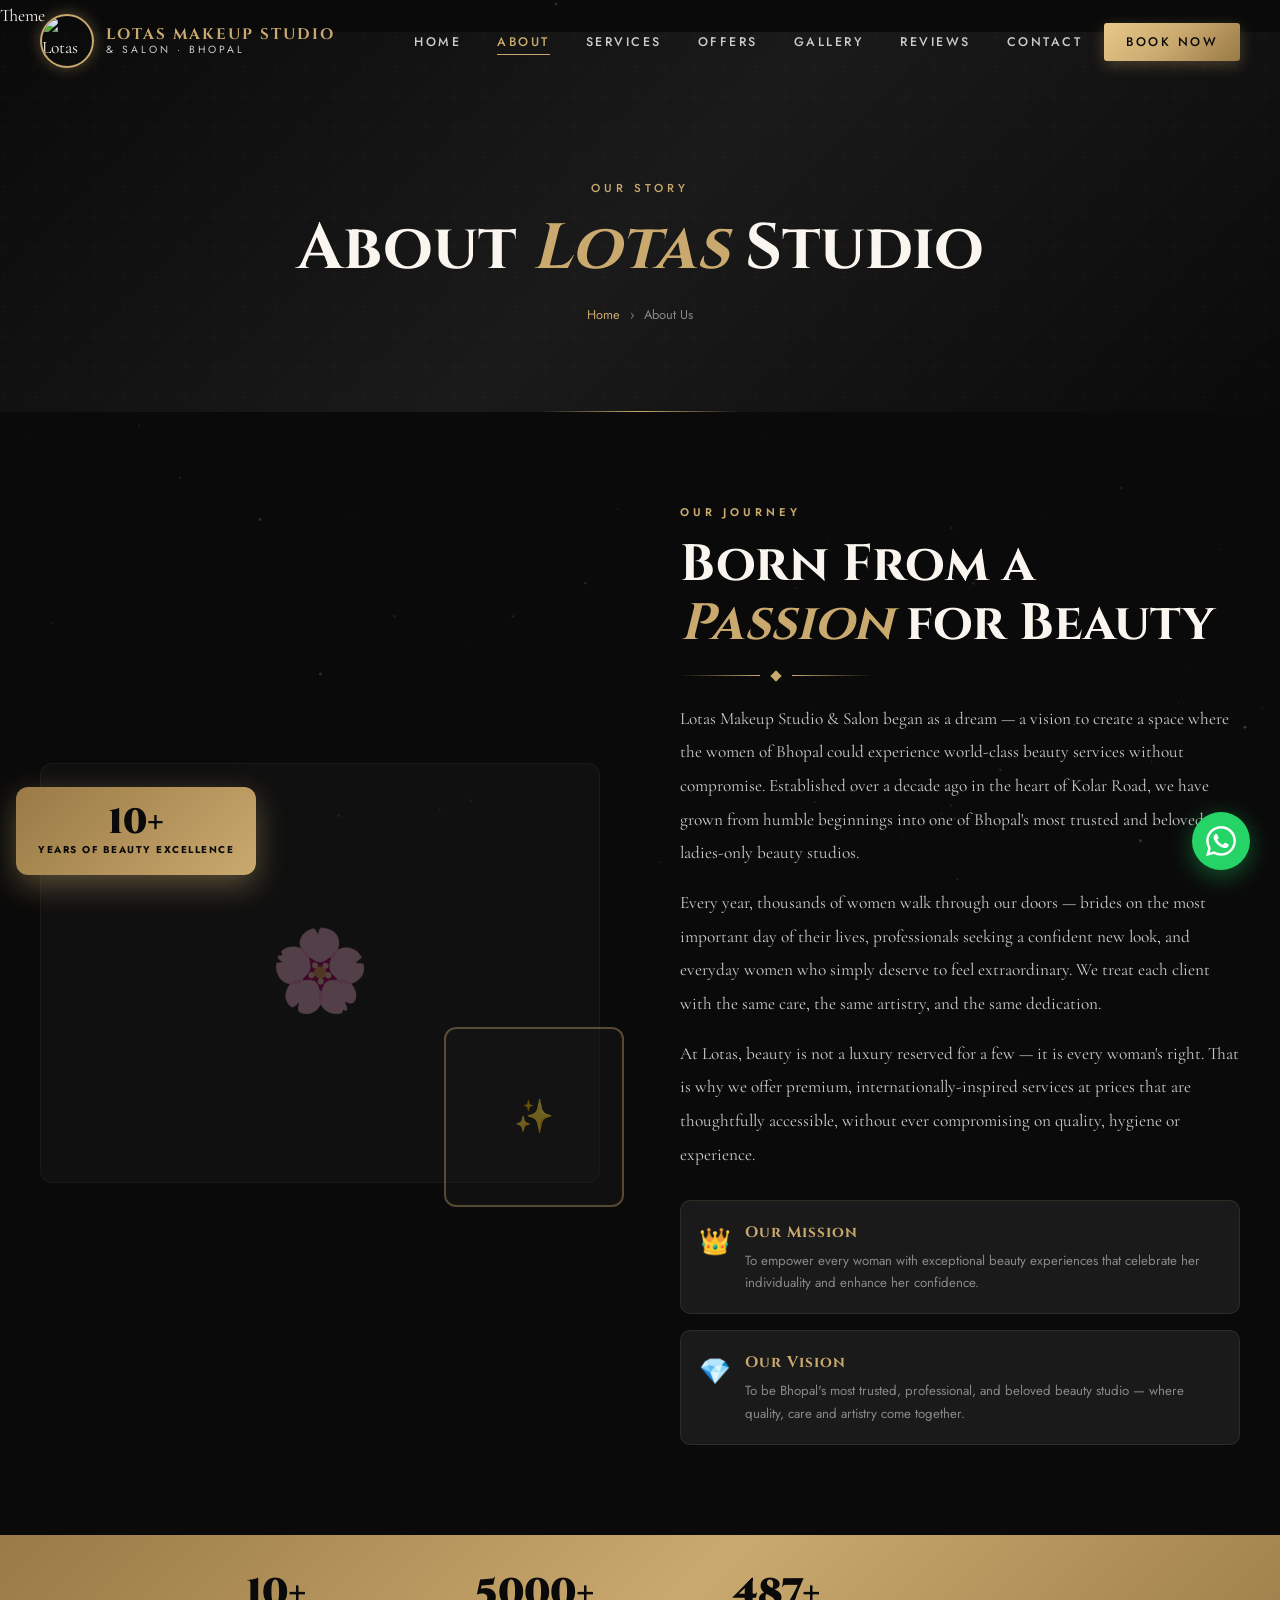
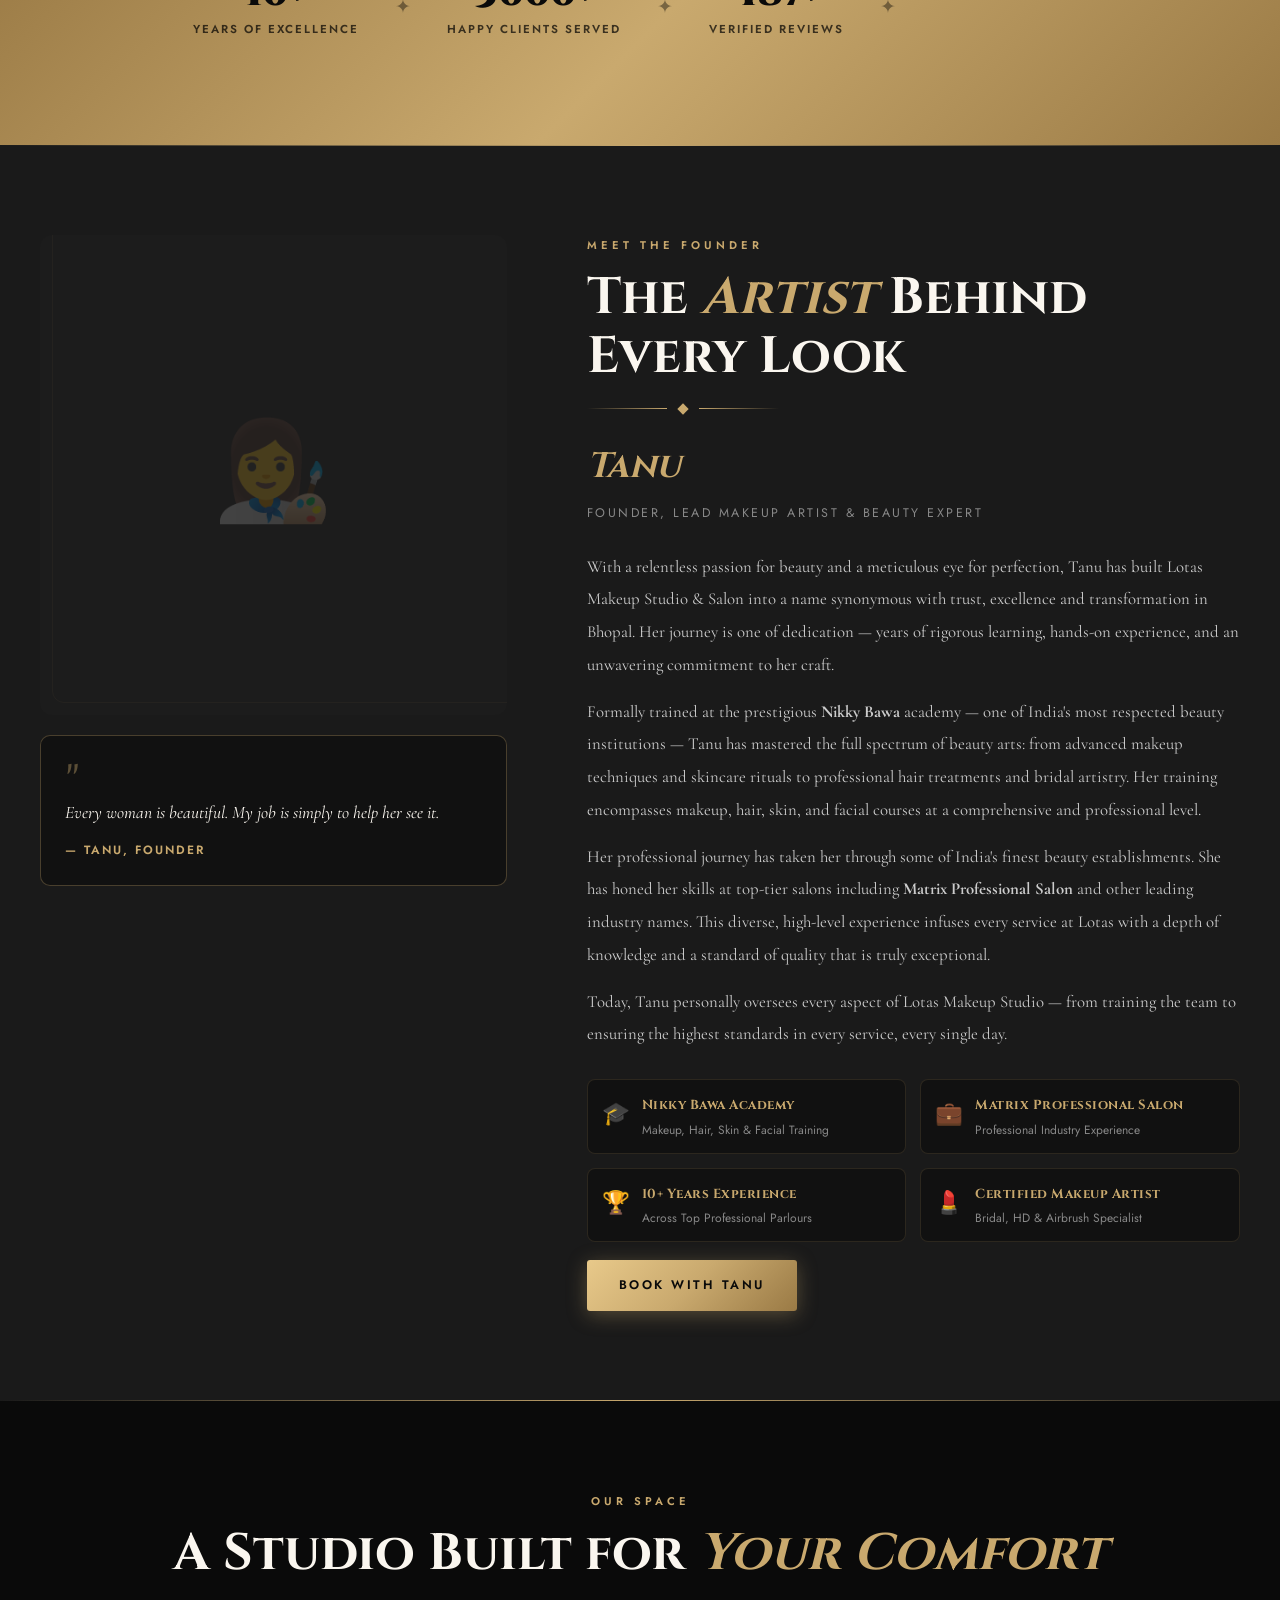
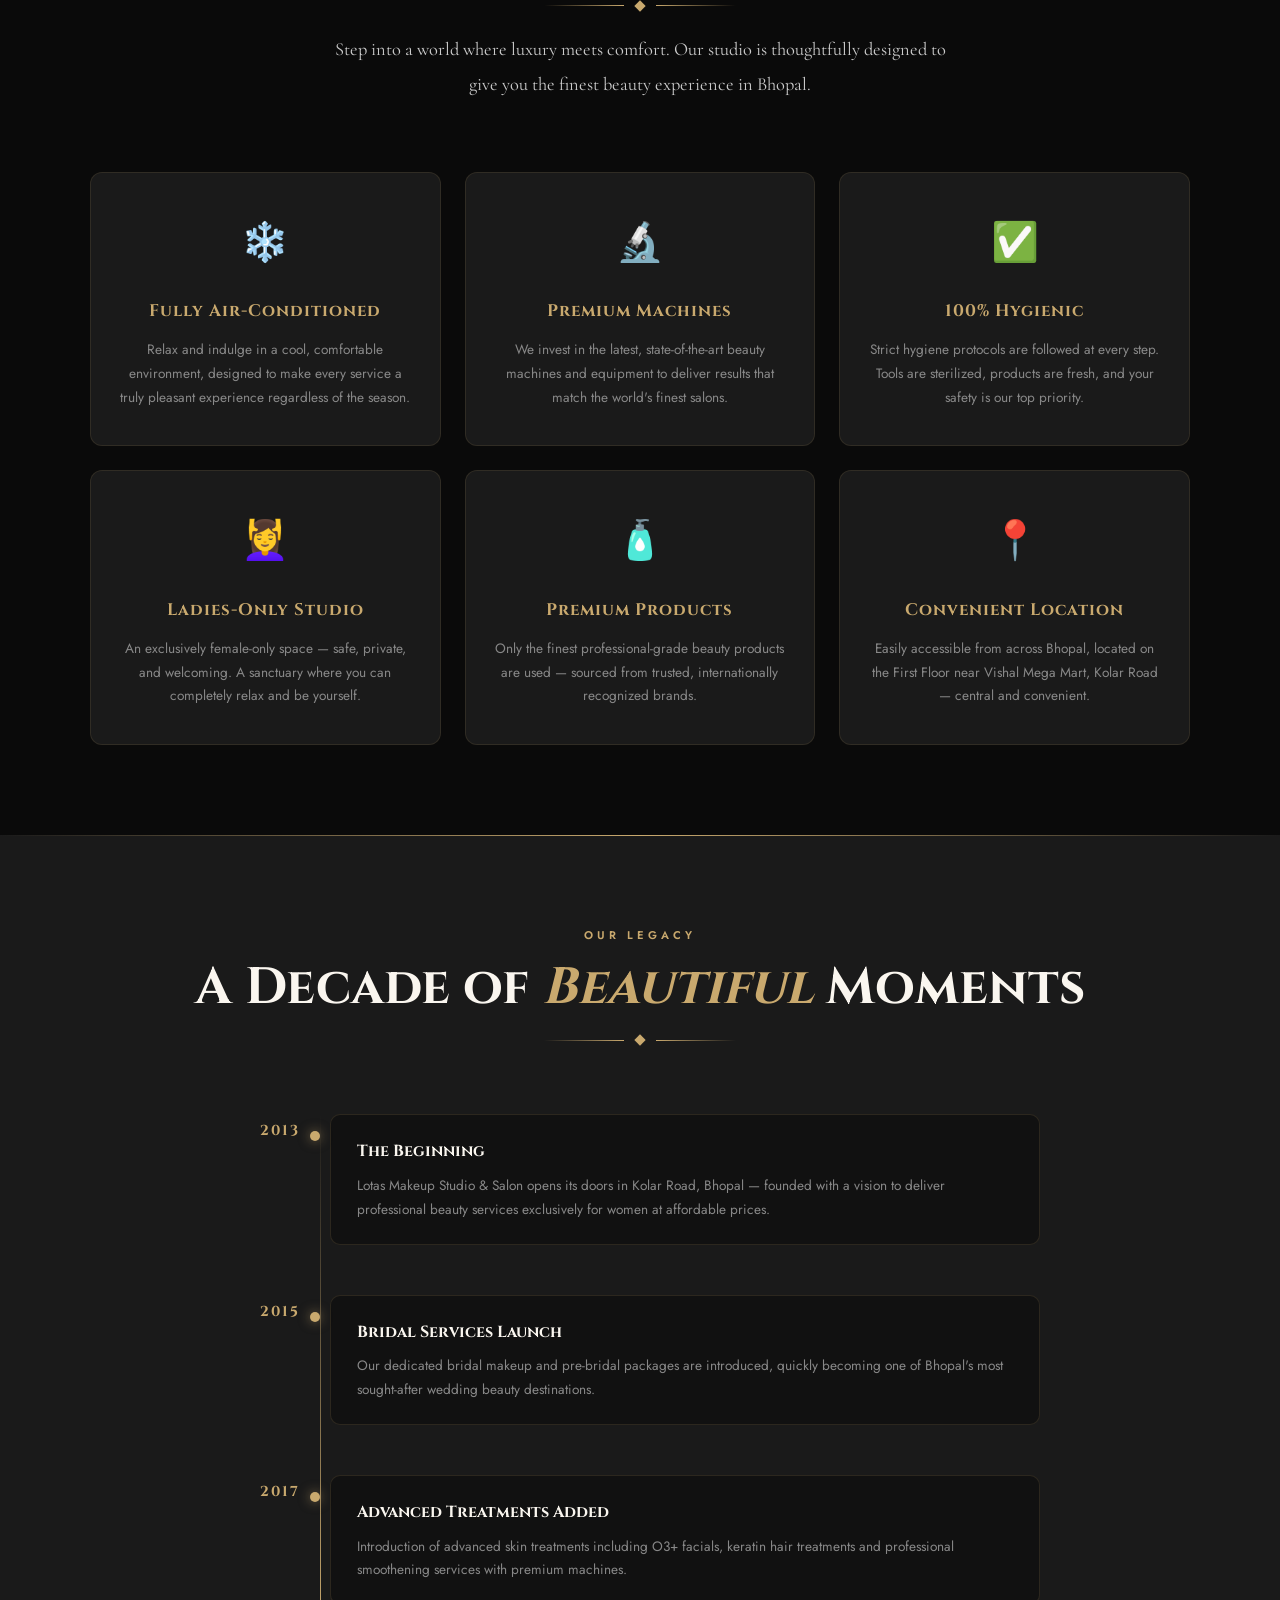
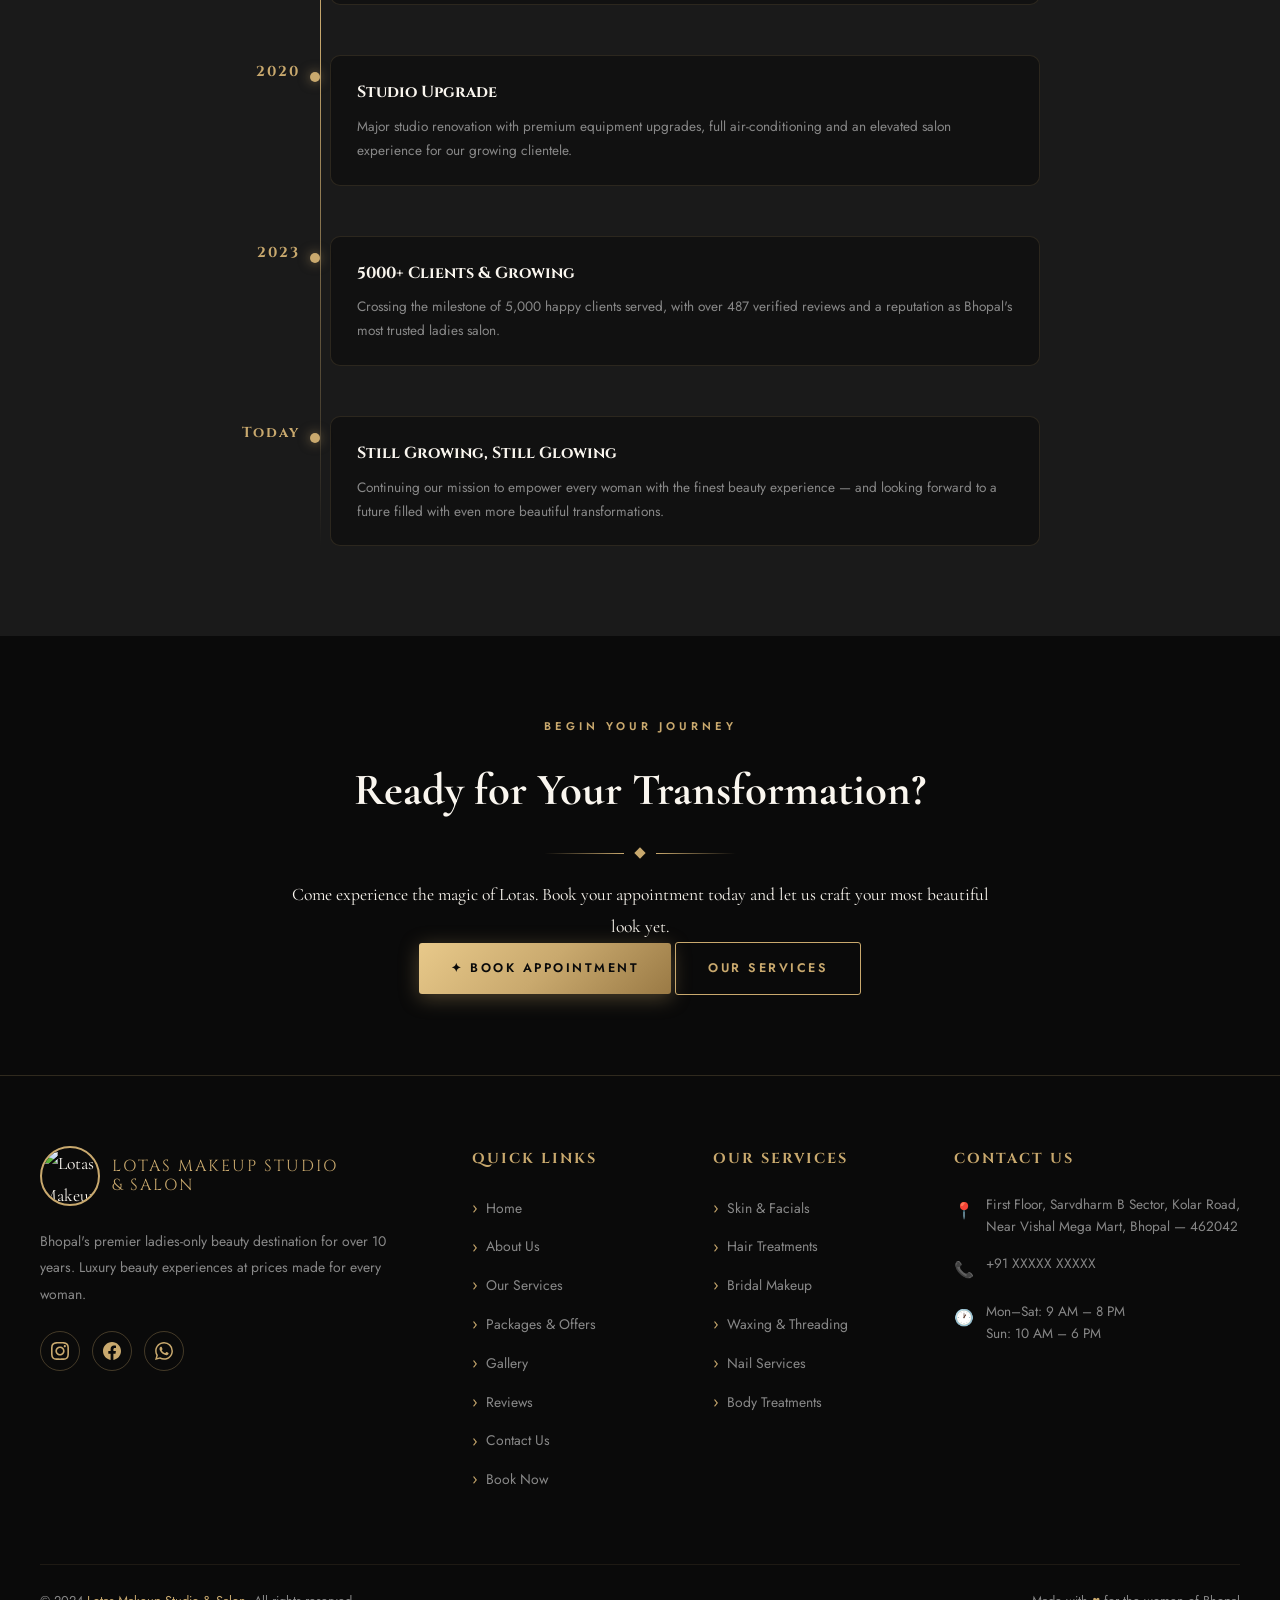
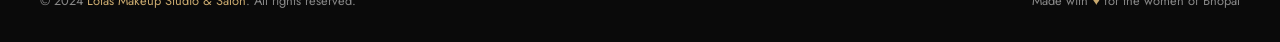
==== pages/about.html @ 0358d325 "Add files via upload" ====
<!DOCTYPE html>
<html lang="en">
<head>
  <meta charset="UTF-8" />
  <meta name="viewport" content="width=device-width, initial-scale=1.0" />
  <meta name="description" content="About Lotas Makeup Studio & Salon — Learn about our founder Tanu, our decade-long journey, and our commitment to luxury beauty for every woman in Bhopal." />
  <title>About Us | Lotas Makeup Studio & Salon</title>
  <link rel="icon" type="image/jpg" href="../images/logo.jpg" />
  <link rel="stylesheet" href="../css/style.css" />
  <link rel="stylesheet" href="../css/about.css" />
</head>
<body>

<canvas class="particle-canvas"></canvas>

<!-- NAVBAR -->
<nav class="navbar" id="navbar">
  <a href="../index.html" class="nav-logo">
    <img src="../images/logo.jpg" alt="Lotas Makeup Studio Logo" />
    <div class="nav-logo-text">
      <span class="name">Lotas Makeup Studio</span>
      <span class="tagline">& Salon · Bhopal</span>
    </div>
  </a>
  <ul class="nav-links">
    <li><a href="../index.html">Home</a></li>
    <li><a href="about.html" class="active">About</a></li>
    <li><a href="services.html">Services</a></li>
    <li><a href="offers.html">Offers</a></li>
    <li><a href="gallery.html">Gallery</a></li>
    <li><a href="reviews.html">Reviews</a></li>
    <li><a href="contact.html">Contact</a></li>
    <li><a href="booking.html" class="nav-cta">Book Now</a></li>
  </ul>
  <div class="hamburger" id="hamburger"><span></span><span></span><span></span></div>
</nav>

<div class="mobile-nav" id="mobileNav">
  <a href="../index.html">Home</a>
  <a href="about.html">About</a>
  <a href="services.html">Services</a>
  <a href="offers.html">Offers</a>
  <a href="gallery.html">Gallery</a>
  <a href="reviews.html">Reviews</a>
  <a href="contact.html">Contact</a>
  <a href="booking.html" class="mobile-cta">Book Now</a>
</div>

<!-- PAGE HERO -->
<section class="page-hero">
  <span class="page-hero-tag">Our Story</span>
  <h1 class="page-hero-title">About <span>Lotas</span> Studio</h1>
  <div class="breadcrumb">
    <a href="../index.html">Home</a>
    <span class="sep">›</span>
    <span>About Us</span>
  </div>
</section>

<!-- STORY SECTION -->
<section class="about-story section">
  <div class="about-story-inner">
    <div class="story-visual reveal-left">
      <div class="story-img-main">
        <div class="story-placeholder">🌸</div>
      </div>
      <div class="story-img-secondary">
        <div class="story-placeholder" style="font-size:2rem;">✨</div>
      </div>
      <div class="story-years-badge">
        <span class="sy-num">10+</span>
        <span class="sy-label">Years of Beauty Excellence</span>
      </div>
    </div>

    <div class="story-content reveal-right">
      <span class="section-tag">Our Journey</span>
      <h2 class="section-title">Born From a <span>Passion</span> for Beauty</h2>
      <div class="section-divider"><div class="diamond"></div></div>

      <p class="story-desc">
        Lotas Makeup Studio & Salon began as a dream — a vision to create a space where the women of Bhopal could experience world-class beauty services without compromise. Established over a decade ago in the heart of Kolar Road, we have grown from humble beginnings into one of Bhopal's most trusted and beloved ladies-only beauty studios.
      </p>
      <p class="story-desc">
        Every year, thousands of women walk through our doors — brides on the most important day of their lives, professionals seeking a confident new look, and everyday women who simply deserve to feel extraordinary. We treat each client with the same care, the same artistry, and the same dedication.
      </p>
      <p class="story-desc">
        At Lotas, beauty is not a luxury reserved for a few — it is every woman's right. That is why we offer premium, internationally-inspired services at prices that are thoughtfully accessible, without ever compromising on quality, hygiene or experience.
      </p>

      <div class="story-values">
        <div class="value-item">
          <span class="val-icon">👑</span>
          <div>
            <h4>Our Mission</h4>
            <p>To empower every woman with exceptional beauty experiences that celebrate her individuality and enhance her confidence.</p>
          </div>
        </div>
        <div class="value-item">
          <span class="val-icon">💎</span>
          <div>
            <h4>Our Vision</h4>
            <p>To be Bhopal's most trusted, professional, and beloved beauty studio — where quality, care and artistry come together.</p>
          </div>
        </div>
      </div>
    </div>
  </div>
</section>

<!-- STATS BAND -->
<section class="stats-band">
  <div class="stats-band-inner stagger">
    <div class="stat-item">
      <div class="stat-num">10+</div>
      <div class="stat-label">Years of Excellence</div>
    </div>
    <div class="stat-divider">✦</div>
    <div class="stat-item">
      <div class="stat-num">5000+</div>
      <div class="stat-label">Happy Clients Served</div>
    </div>
    <div class="stat-divider">✦</div>
    <div class="stat-item">
      <div class="stat-num">487+</div>
      <div class="stat-label">Verified Reviews</div>
    </div>
    <div class="stat-divider">✦</div>
    <div class="stat-item">
      <div class="stat-num">50+</div>
      <div class="stat-label">Services Offered</div>
    </div>
    <div class="stat-divider">✦</div>
    <div class="stat-item">
      <div class="stat-num">4.9★</div>
      <div class="stat-label">Average Rating</div>
    </div>
  </div>
</section>

<!-- OWNER SECTION -->
<section class="owner-detail section">
  <div class="owner-detail-inner">
    <div class="od-visual reveal-left">
      <div class="od-img-frame">
        <div class="od-placeholder">👩‍🎨</div>
        <div class="od-frame-deco"></div>
      </div>
      <div class="od-quote-card">
        <span class="quote-icon">"</span>
        <p>Every woman is beautiful. My job is simply to help her see it.</p>
        <span class="quote-author">— Tanu, Founder</span>
      </div>
    </div>

    <div class="od-content reveal-right">
      <span class="section-tag">Meet the Founder</span>
      <h2 class="section-title">The <span>Artist</span> Behind Every Look</h2>
      <div class="section-divider"><div class="diamond"></div></div>

      <div class="od-name">Tanu</div>
      <div class="od-role">Founder, Lead Makeup Artist & Beauty Expert</div>

      <p class="od-desc">
        With a relentless passion for beauty and a meticulous eye for perfection, Tanu has built Lotas Makeup Studio & Salon into a name synonymous with trust, excellence and transformation in Bhopal. Her journey is one of dedication — years of rigorous learning, hands-on experience, and an unwavering commitment to her craft.
      </p>
      <p class="od-desc">
        Formally trained at the prestigious <strong>Nikky Bawa</strong> academy — one of India's most respected beauty institutions — Tanu has mastered the full spectrum of beauty arts: from advanced makeup techniques and skincare rituals to professional hair treatments and bridal artistry. Her training encompasses makeup, hair, skin, and facial courses at a comprehensive and professional level.
      </p>
      <p class="od-desc">
        Her professional journey has taken her through some of India's finest beauty establishments. She has honed her skills at top-tier salons including <strong>Matrix Professional Salon</strong> and other leading industry names. This diverse, high-level experience infuses every service at Lotas with a depth of knowledge and a standard of quality that is truly exceptional.
      </p>
      <p class="od-desc">
        Today, Tanu personally oversees every aspect of Lotas Makeup Studio — from training the team to ensuring the highest standards in every service, every single day.
      </p>

      <div class="od-credentials-grid">
        <div class="od-cred">
          <span class="cred-icon">🎓</span>
          <div>
            <h5>Nikky Bawa Academy</h5>
            <p>Makeup, Hair, Skin & Facial Training</p>
          </div>
        </div>
        <div class="od-cred">
          <span class="cred-icon">💼</span>
          <div>
            <h5>Matrix Professional Salon</h5>
            <p>Professional Industry Experience</p>
          </div>
        </div>
        <div class="od-cred">
          <span class="cred-icon">🏆</span>
          <div>
            <h5>10+ Years Experience</h5>
            <p>Across Top Professional Parlours</p>
          </div>
        </div>
        <div class="od-cred">
          <span class="cred-icon">💄</span>
          <div>
            <h5>Certified Makeup Artist</h5>
            <p>Bridal, HD & Airbrush Specialist</p>
          </div>
        </div>
      </div>

      <a href="booking.html" class="btn btn-gold" style="margin-top:18px;">Book with Tanu</a>
    </div>
  </div>
</section>

<!-- FACILITY SECTION -->
<section class="facility-section section">
  <div class="section-header reveal">
    <span class="section-tag">Our Space</span>
    <h2 class="section-title">A Studio Built for <span>Your Comfort</span></h2>
    <div class="section-divider"><div class="diamond"></div></div>
    <p class="section-subtitle">Step into a world where luxury meets comfort. Our studio is thoughtfully designed to give you the finest beauty experience in Bhopal.</p>
  </div>

  <div class="facility-grid stagger" style="max-width:1100px; margin:0 auto;">
    <div class="facility-card">
      <div class="fac-icon">❄️</div>
      <h3>Fully Air-Conditioned</h3>
      <p>Relax and indulge in a cool, comfortable environment, designed to make every service a truly pleasant experience regardless of the season.</p>
    </div>
    <div class="facility-card">
      <div class="fac-icon">🔬</div>
      <h3>Premium Machines</h3>
      <p>We invest in the latest, state-of-the-art beauty machines and equipment to deliver results that match the world's finest salons.</p>
    </div>
    <div class="facility-card">
      <div class="fac-icon">✅</div>
      <h3>100% Hygienic</h3>
      <p>Strict hygiene protocols are followed at every step. Tools are sterilized, products are fresh, and your safety is our top priority.</p>
    </div>
    <div class="facility-card">
      <div class="fac-icon">💆‍♀️</div>
      <h3>Ladies-Only Studio</h3>
      <p>An exclusively female-only space — safe, private, and welcoming. A sanctuary where you can completely relax and be yourself.</p>
    </div>
    <div class="facility-card">
      <div class="fac-icon">🧴</div>
      <h3>Premium Products</h3>
      <p>Only the finest professional-grade beauty products are used — sourced from trusted, internationally recognized brands.</p>
    </div>
    <div class="facility-card">
      <div class="fac-icon">📍</div>
      <h3>Convenient Location</h3>
      <p>Easily accessible from across Bhopal, located on the First Floor near Vishal Mega Mart, Kolar Road — central and convenient.</p>
    </div>
  </div>
</section>

<!-- TIMELINE -->
<section class="timeline-section section">
  <div class="section-header reveal">
    <span class="section-tag">Our Legacy</span>
    <h2 class="section-title">A Decade of <span>Beautiful</span> Moments</h2>
    <div class="section-divider"><div class="diamond"></div></div>
  </div>

  <div class="timeline" style="max-width:800px; margin:0 auto;">
    <div class="timeline-item reveal">
      <div class="tl-year">2013</div>
      <div class="tl-content">
        <h4>The Beginning</h4>
        <p>Lotas Makeup Studio & Salon opens its doors in Kolar Road, Bhopal — founded with a vision to deliver professional beauty services exclusively for women at affordable prices.</p>
      </div>
    </div>
    <div class="timeline-item reveal">
      <div class="tl-year">2015</div>
      <div class="tl-content">
        <h4>Bridal Services Launch</h4>
        <p>Our dedicated bridal makeup and pre-bridal packages are introduced, quickly becoming one of Bhopal's most sought-after wedding beauty destinations.</p>
      </div>
    </div>
    <div class="timeline-item reveal">
      <div class="tl-year">2017</div>
      <div class="tl-content">
        <h4>Advanced Treatments Added</h4>
        <p>Introduction of advanced skin treatments including O3+ facials, keratin hair treatments and professional smoothening services with premium machines.</p>
      </div>
    </div>
    <div class="timeline-item reveal">
      <div class="tl-year">2020</div>
      <div class="tl-content">
        <h4>Studio Upgrade</h4>
        <p>Major studio renovation with premium equipment upgrades, full air-conditioning and an elevated salon experience for our growing clientele.</p>
      </div>
    </div>
    <div class="timeline-item reveal">
      <div class="tl-year">2023</div>
      <div class="tl-content">
        <h4>5000+ Clients & Growing</h4>
        <p>Crossing the milestone of 5,000 happy clients served, with over 487 verified reviews and a reputation as Bhopal's most trusted ladies salon.</p>
      </div>
    </div>
    <div class="timeline-item reveal">
      <div class="tl-year">Today</div>
      <div class="tl-content">
        <h4>Still Growing, Still Glowing</h4>
        <p>Continuing our mission to empower every woman with the finest beauty experience — and looking forward to a future filled with even more beautiful transformations.</p>
      </div>
    </div>
  </div>
</section>

<!-- CTA -->
<section class="cta-banner section" style="padding:80px 40px;">
  <div class="cta-banner-inner reveal" style="max-width:700px; margin:0 auto; text-align:center;">
    <span class="section-tag">Begin Your Journey</span>
    <h2 class="cta-banner-title" style="font-size:clamp(1.8rem,3.5vw,2.8rem);">Ready for Your <span>Transformation?</span></h2>
    <div class="section-divider"><div class="diamond"></div></div>
    <p class="cta-banner-subtitle">Come experience the magic of Lotas. Book your appointment today and let us craft your most beautiful look yet.</p>
    <div class="cta-actions" style="justify-content:center;">
      <a href="booking.html" class="btn btn-gold">✦ Book Appointment</a>
      <a href="services.html" class="btn btn-outline">Our Services</a>
    </div>
  </div>
</section>

<!-- FOOTER -->
<footer class="footer">
  <div class="footer-grid">
    <div class="footer-brand">
      <div class="footer-logo">
        <img src="../images/logo.jpg" alt="Lotas Makeup Studio" />
        <div class="footer-logo-text">Lotas Makeup Studio<br/>&amp; Salon</div>
      </div>
      <p>Bhopal's premier ladies-only beauty destination for over 10 years. Luxury beauty experiences at prices made for every woman.</p>
      <div class="footer-social">
        <a href="#" aria-label="Instagram"><svg xmlns="http://www.w3.org/2000/svg" width="18" height="18" fill="currentColor" viewBox="0 0 24 24"><path d="M12 2.163c3.204 0 3.584.012 4.85.07 3.252.148 4.771 1.691 4.919 4.919.058 1.265.069 1.645.069 4.849 0 3.205-.012 3.584-.069 4.849-.149 3.225-1.664 4.771-4.919 4.919-1.266.058-1.644.07-4.85.07-3.204 0-3.584-.012-4.849-.07-3.26-.149-4.771-1.699-4.919-4.92-.058-1.265-.07-1.644-.07-4.849 0-3.204.013-3.583.07-4.849.149-3.227 1.664-4.771 4.919-4.919 1.266-.057 1.645-.069 4.849-.069zm0-2.163c-3.259 0-3.667.014-4.947.072-4.358.2-6.78 2.618-6.98 6.98-.059 1.281-.073 1.689-.073 4.948 0 3.259.014 3.668.072 4.948.2 4.358 2.618 6.78 6.98 6.98 1.281.058 1.689.072 4.948.072 3.259 0 3.668-.014 4.948-.072 4.354-.2 6.782-2.618 6.979-6.98.059-1.28.073-1.689.073-4.948 0-3.259-.014-3.667-.072-4.947-.196-4.354-2.617-6.78-6.979-6.98-1.281-.059-1.69-.073-4.949-.073zm0 5.838c-3.403 0-6.162 2.759-6.162 6.162s2.759 6.163 6.162 6.163 6.162-2.759 6.162-6.163c0-3.403-2.759-6.162-6.162-6.162zm0 10.162c-2.209 0-4-1.79-4-4 0-2.209 1.791-4 4-4s4 1.791 4 4c0 2.21-1.791 4-4 4zm6.406-11.845c-.796 0-1.441.645-1.441 1.44s.645 1.44 1.441 1.44c.795 0 1.439-.645 1.439-1.44s-.644-1.44-1.439-1.44z"/></svg></a>
        <a href="#" aria-label="Facebook"><svg xmlns="http://www.w3.org/2000/svg" width="18" height="18" fill="currentColor" viewBox="0 0 24 24"><path d="M24 12.073c0-6.627-5.373-12-12-12s-12 5.373-12 12c0 5.99 4.388 10.954 10.125 11.854v-8.385H7.078v-3.47h3.047V9.43c0-3.007 1.792-4.669 4.533-4.669 1.312 0 2.686.235 2.686.235v2.953H15.83c-1.491 0-1.956.925-1.956 1.874v2.25h3.328l-.532 3.47h-2.796v8.385C19.612 23.027 24 18.062 24 12.073z"/></svg></a>
        <a href="https://wa.me/91XXXXXXXXXX" aria-label="WhatsApp"><svg xmlns="http://www.w3.org/2000/svg" width="18" height="18" fill="currentColor" viewBox="0 0 24 24"><path d="M17.472 14.382c-.297-.149-1.758-.867-2.03-.967-.273-.099-.471-.148-.67.15-.197.297-.767.966-.94 1.164-.173.199-.347.223-.644.075-.297-.15-1.255-.463-2.39-1.475-.883-.788-1.48-1.761-1.653-2.059-.173-.297-.018-.458.13-.606.134-.133.298-.347.446-.52.149-.174.198-.298.298-.497.099-.198.05-.371-.025-.52-.075-.149-.669-1.612-.916-2.207-.242-.579-.487-.5-.669-.51-.173-.008-.371-.01-.57-.01-.198 0-.52.074-.792.372-.272.297-1.04 1.016-1.04 2.479 0 1.462 1.065 2.875 1.213 3.074.149.198 2.096 3.2 5.077 4.487.709.306 1.262.489 1.694.625.712.227 1.36.195 1.871.118.571-.085 1.758-.719 2.006-1.413.248-.694.248-1.289.173-1.413-.074-.124-.272-.198-.57-.347m-5.421 7.403h-.004a9.87 9.87 0 01-5.031-1.378l-.361-.214-3.741.982.998-3.648-.235-.374a9.86 9.86 0 01-1.51-5.26c.001-5.45 4.436-9.884 9.888-9.884 2.64 0 5.122 1.03 6.988 2.898a9.825 9.825 0 012.893 6.994c-.003 5.45-4.437 9.884-9.885 9.884m8.413-18.297A11.815 11.815 0 0012.05 0C5.495 0 .16 5.335.157 11.892c0 2.096.547 4.142 1.588 5.945L.057 24l6.305-1.654a11.882 11.882 0 005.683 1.448h.005c6.554 0 11.89-5.335 11.893-11.893a11.821 11.821 0 00-3.48-8.413z"/></svg></a>
      </div>
    </div>
    <div class="footer-col">
      <h4>Quick Links</h4>
      <ul>
        <li><a href="../index.html">Home</a></li>
        <li><a href="about.html">About Us</a></li>
        <li><a href="services.html">Our Services</a></li>
        <li><a href="offers.html">Packages & Offers</a></li>
        <li><a href="gallery.html">Gallery</a></li>
        <li><a href="reviews.html">Reviews</a></li>
        <li><a href="contact.html">Contact Us</a></li>
        <li><a href="booking.html">Book Now</a></li>
      </ul>
    </div>
    <div class="footer-col">
      <h4>Our Services</h4>
      <ul>
        <li><a href="services.html#skin">Skin & Facials</a></li>
        <li><a href="services.html#hair">Hair Treatments</a></li>
        <li><a href="services.html#makeup">Bridal Makeup</a></li>
        <li><a href="services.html#waxing">Waxing & Threading</a></li>
        <li><a href="services.html#nails">Nail Services</a></li>
        <li><a href="services.html#body">Body Treatments</a></li>
      </ul>
    </div>
    <div class="footer-col">
      <h4>Contact Us</h4>
      <div class="footer-contact-item">
        <span class="icon">📍</span>
        <p>First Floor, Sarvdharm B Sector, Kolar Road, Near Vishal Mega Mart, Bhopal — 462042</p>
      </div>
      <div class="footer-contact-item">
        <span class="icon">📞</span>
        <p><a href="tel:+91XXXXXXXXXX" style="color:var(--grey)">+91 XXXXX XXXXX</a></p>
      </div>
      <div class="footer-contact-item">
        <span class="icon">🕐</span>
        <p>Mon–Sat: 9 AM – 8 PM<br/>Sun: 10 AM – 6 PM</p>
      </div>
    </div>
  </div>
  <div class="footer-bottom">
    <p>&copy; 2024 <span>Lotas Makeup Studio & Salon</span>. All rights reserved.</p>
    <p>Made with <span>♥</span> for the women of Bhopal</p>
  </div>
</footer>

<a href="https://wa.me/91XXXXXXXXXX" class="whatsapp-float" target="_blank" rel="noopener" aria-label="WhatsApp">
  <svg xmlns="http://www.w3.org/2000/svg" viewBox="0 0 24 24"><path d="M17.472 14.382c-.297-.149-1.758-.867-2.03-.967-.273-.099-.471-.148-.67.15-.197.297-.767.966-.94 1.164-.173.199-.347.223-.644.075-.297-.15-1.255-.463-2.39-1.475-.883-.788-1.48-1.761-1.653-2.059-.173-.297-.018-.458.13-.606.134-.133.298-.347.446-.52.149-.174.198-.298.298-.497.099-.198.05-.371-.025-.52-.075-.149-.669-1.612-.916-2.207-.242-.579-.487-.5-.669-.51-.173-.008-.371-.01-.57-.01-.198 0-.52.074-.792.372-.272.297-1.04 1.016-1.04 2.479 0 1.462 1.065 2.875 1.213 3.074.149.198 2.096 3.2 5.077 4.487.709.306 1.262.489 1.694.625.712.227 1.36.195 1.871.118.571-.085 1.758-.719 2.006-1.413.248-.694.248-1.289.173-1.413-.074-.124-.272-.198-.57-.347m-5.421 7.403h-.004a9.87 9.87 0 01-5.031-1.378l-.361-.214-3.741.982.998-3.648-.235-.374a9.86 9.86 0 01-1.51-5.26c.001-5.45 4.436-9.884 9.888-9.884 2.64 0 5.122 1.03 6.988 2.898a9.825 9.825 0 012.893 6.994c-.003 5.45-4.437 9.884-9.885 9.884m8.413-18.297A11.815 11.815 0 0012.05 0C5.495 0 .16 5.335.157 11.892c0 2.096.547 4.142 1.588 5.945L.057 24l6.305-1.654a11.882 11.882 0 005.683 1.448h.005c6.554 0 11.89-5.335 11.893-11.893a11.821 11.821 0 00-3.48-8.413z"/></svg>
</a>

<script src="../js/reviews-data.js"></script>
<script src="../js/offers-data.js"></script>
<script src="../js/main.js"></script>
</body>
</html>
---- css/style.css ----
/* ===== LOTAS MAKEUP STUDIO & SALON — MAIN STYLESHEET ===== */

@import url('https://fonts.googleapis.com/css2?family=Cormorant+Garamond:ital,wght@0,300;0,400;0,600;0,700;1,400;1,600&family=Cinzel:wght@400;600;700;900&family=Jost:wght@300;400;500;600&display=swap');

/* ---- CSS Variables ---- */
:root {
  --gold: #c9a96e;
  --gold-light: #e8c98a;
  --gold-dark: #9a7a45;
  --gold-shimmer: #f5e0b0;
  --black: #0a0a0a;
  --dark: #111111;
  --dark2: #1a1a1a;
  --dark3: #242424;
  --cream: #faf6ef;
  --cream-dark: #f0e9db;
  --white: #ffffff;
  --grey: #888888;
  --grey-light: #cccccc;
  --rose: #c47a85;
  --transition: all 0.4s cubic-bezier(0.25, 0.46, 0.45, 0.94);
  --shadow-gold: 0 0 30px rgba(201, 169, 110, 0.3);
  --shadow-dark: 0 20px 60px rgba(0,0,0,0.5);
  --font-display: 'Cinzel', serif;
  --font-body: 'Cormorant Garamond', serif;
  --font-ui: 'Jost', sans-serif;
}

/* ---- Reset & Base ---- */
*, *::before, *::after { margin: 0; padding: 0; box-sizing: border-box; }

html { scroll-behavior: smooth; font-size: 16px; }

body {
  background-color: var(--black);
  color: var(--cream);
  font-family: var(--font-body);
  font-size: 1.1rem;
  line-height: 1.8;
  overflow-x: hidden;
  cursor: default;
}

a { text-decoration: none; color: inherit; }
img { max-width: 100%; display: block; }
ul { list-style: none; }
button { cursor: pointer; border: none; background: none; font-family: inherit; }

/* ---- Custom Scrollbar ---- */
::-webkit-scrollbar { width: 6px; }
::-webkit-scrollbar-track { background: var(--dark); }
::-webkit-scrollbar-thumb { background: var(--gold); border-radius: 3px; }

/* ---- Selection ---- */
::selection { background: var(--gold); color: var(--black); }

/* ---- Particles / Dust ---- */
.particle-canvas {
  position: fixed;
  top: 0; left: 0;
  width: 100%; height: 100%;
  pointer-events: none;
  z-index: 0;
  opacity: 0.4;
}

/* ===== NAVIGATION ===== */
.navbar {
  position: fixed;
  top: 0; left: 0; right: 0;
  z-index: 1000;
  display: flex;
  align-items: center;
  justify-content: space-between;
  padding: 14px 40px;
  transition: var(--transition);
  background: transparent;
}

.navbar.scrolled {
  background: rgba(10, 10, 10, 0.95);
  backdrop-filter: blur(20px);
  border-bottom: 1px solid rgba(201, 169, 110, 0.2);
  padding: 10px 40px;
  box-shadow: 0 4px 30px rgba(0,0,0,0.5);
}

.nav-logo {
  display: flex;
  align-items: center;
  gap: 12px;
  transition: var(--transition);
}

.nav-logo:hover { transform: scale(1.02); }

.nav-logo img {
  width: 54px;
  height: 54px;
  border-radius: 50%;
  object-fit: cover;
  object-position: center;
  border: 2px solid var(--gold);
  box-shadow: 0 0 15px rgba(201, 169, 110, 0.4);
}

.nav-logo-text {
  display: flex;
  flex-direction: column;
  line-height: 1.1;
}

.nav-logo-text .name {
  font-family: var(--font-display);
  font-size: 0.95rem;
  font-weight: 700;
  color: var(--gold);
  letter-spacing: 2px;
  text-transform: uppercase;
}

.nav-logo-text .tagline {
  font-family: var(--font-ui);
  font-size: 0.65rem;
  color: var(--grey-light);
  letter-spacing: 3px;
  text-transform: uppercase;
}

.nav-links {
  display: flex;
  align-items: center;
  gap: 8px;
}

.nav-links a {
  font-family: var(--font-ui);
  font-size: 0.78rem;
  font-weight: 500;
  letter-spacing: 2.5px;
  text-transform: uppercase;
  color: var(--grey-light);
  padding: 8px 14px;
  border-radius: 3px;
  transition: var(--transition);
  position: relative;
}

.nav-links a::after {
  content: '';
  position: absolute;
  bottom: 4px; left: 14px; right: 14px;
  height: 1px;
  background: var(--gold);
  transform: scaleX(0);
  transition: transform 0.3s ease;
}

.nav-links a:hover,
.nav-links a.active {
  color: var(--gold);
}

.nav-links a:hover::after,
.nav-links a.active::after {
  transform: scaleX(1);
}

.nav-cta {
  font-family: var(--font-ui);
  font-size: 0.75rem;
  font-weight: 600;
  letter-spacing: 2.5px;
  text-transform: uppercase;
  color: var(--black) !important;
  background: linear-gradient(135deg, var(--gold-light), var(--gold), var(--gold-dark));
  padding: 10px 22px !important;
  border-radius: 3px;
  transition: var(--transition) !important;
  box-shadow: 0 4px 15px rgba(201, 169, 110, 0.3);
}

.nav-cta:hover {
  transform: translateY(-2px) !important;
  box-shadow: 0 8px 25px rgba(201, 169, 110, 0.5) !important;
  color: var(--black) !important;
}

.nav-cta::after { display: none !important; }

/* Hamburger */
.hamburger {
  display: none;
  flex-direction: column;
  gap: 5px;
  padding: 8px;
  cursor: pointer;
  z-index: 1001;
}

.hamburger span {
  display: block;
  width: 26px;
  height: 2px;
  background: var(--gold);
  border-radius: 2px;
  transition: var(--transition);
}

.hamburger.open span:nth-child(1) { transform: rotate(45deg) translate(5px, 5px); }
.hamburger.open span:nth-child(2) { opacity: 0; }
.hamburger.open span:nth-child(3) { transform: rotate(-45deg) translate(5px, -5px); }

/* Mobile Nav */
.mobile-nav {
  display: none;
  position: fixed;
  inset: 0;
  background: rgba(5,5,5,0.98);
  backdrop-filter: blur(30px);
  z-index: 999;
  flex-direction: column;
  align-items: center;
  justify-content: center;
  gap: 28px;
  opacity: 0;
  pointer-events: none;
  transition: opacity 0.4s ease;
}

.mobile-nav.open {
  display: flex;
  opacity: 1;
  pointer-events: all;
}

.mobile-nav a {
  font-family: var(--font-display);
  font-size: 1.6rem;
  color: var(--cream);
  letter-spacing: 3px;
  text-transform: uppercase;
  transition: var(--transition);
}

.mobile-nav a:hover { color: var(--gold); }

.mobile-nav .mobile-cta {
  font-family: var(--font-ui);
  font-size: 0.9rem;
  font-weight: 600;
  letter-spacing: 2px;
  text-transform: uppercase;
  color: var(--black);
  background: linear-gradient(135deg, var(--gold-light), var(--gold));
  padding: 14px 36px;
  border-radius: 4px;
  margin-top: 10px;
}

/* ===== SECTION UTILITIES ===== */
.section { position: relative; z-index: 1; }

.section-header {
  text-align: center;
  margin-bottom: 70px;
}

.section-tag {
  font-family: var(--font-ui);
  font-size: 0.7rem;
  font-weight: 600;
  letter-spacing: 4px;
  text-transform: uppercase;
  color: var(--gold);
  margin-bottom: 14px;
  display: block;
}

.section-title {
  font-family: var(--font-display);
  font-size: clamp(2rem, 4vw, 3.2rem);
  font-weight: 700;
  color: var(--cream);
  line-height: 1.15;
  margin-bottom: 18px;
}

.section-title span { color: var(--gold); font-style: italic; }

.section-divider {
  display: flex;
  align-items: center;
  justify-content: center;
  gap: 12px;
  margin: 18px auto 22px;
}

.section-divider::before,
.section-divider::after {
  content: '';
  display: block;
  width: 80px;
  height: 1px;
  background: linear-gradient(to right, transparent, var(--gold));
}

.section-divider::after {
  background: linear-gradient(to left, transparent, var(--gold));
}

.section-divider .diamond {
  width: 8px;
  height: 8px;
  background: var(--gold);
  transform: rotate(45deg);
}

.section-subtitle {
  font-family: var(--font-body);
  font-size: 1.15rem;
  color: var(--grey-light);
  max-width: 620px;
  margin: 0 auto;
  line-height: 1.9;
}

/* ===== BUTTONS ===== */
.btn {
  display: inline-flex;
  align-items: center;
  gap: 10px;
  font-family: var(--font-ui);
  font-size: 0.78rem;
  font-weight: 600;
  letter-spacing: 2.5px;
  text-transform: uppercase;
  padding: 14px 32px;
  border-radius: 3px;
  transition: var(--transition);
  position: relative;
  overflow: hidden;
}

.btn-gold {
  background: linear-gradient(135deg, var(--gold-light), var(--gold), var(--gold-dark));
  color: var(--black);
  box-shadow: 0 4px 20px rgba(201, 169, 110, 0.35);
}

.btn-gold:hover {
  transform: translateY(-3px);
  box-shadow: 0 10px 35px rgba(201, 169, 110, 0.55);
}

.btn-outline {
  border: 1px solid var(--gold);
  color: var(--gold);
  background: transparent;
}

.btn-outline:hover {
  background: var(--gold);
  color: var(--black);
  transform: translateY(-3px);
  box-shadow: 0 10px 35px rgba(201, 169, 110, 0.4);
}

/* ===== GOLD LINE ===== */
.gold-line {
  display: block;
  width: 60px;
  height: 2px;
  background: linear-gradient(to right, var(--gold-dark), var(--gold-light));
  margin: 16px auto;
  border-radius: 2px;
}

/* ===== CARDS ===== */
.card {
  background: var(--dark2);
  border: 1px solid rgba(201, 169, 110, 0.15);
  border-radius: 8px;
  overflow: hidden;
  transition: var(--transition);
}

.card:hover {
  border-color: rgba(201, 169, 110, 0.4);
  box-shadow: 0 20px 50px rgba(0,0,0,0.4), 0 0 30px rgba(201, 169, 110, 0.1);
  transform: translateY(-6px);
}

/* ===== FOOTER ===== */
.footer {
  background: var(--black);
  border-top: 1px solid rgba(201, 169, 110, 0.2);
  padding: 70px 40px 30px;
  position: relative;
  z-index: 1;
}

.footer-grid {
  display: grid;
  grid-template-columns: 2fr 1fr 1fr 1.5fr;
  gap: 50px;
  max-width: 1200px;
  margin: 0 auto 60px;
}

.footer-brand .footer-logo {
  display: flex;
  align-items: center;
  gap: 12px;
  margin-bottom: 22px;
}

.footer-brand .footer-logo img {
  width: 60px;
  height: 60px;
  border-radius: 50%;
  object-fit: cover;
  border: 2px solid var(--gold);
}

.footer-brand .footer-logo-text {
  font-family: var(--font-display);
  font-size: 1rem;
  color: var(--gold);
  letter-spacing: 2px;
  text-transform: uppercase;
  line-height: 1.2;
}

.footer-brand p {
  font-family: var(--font-ui);
  font-size: 0.87rem;
  color: var(--grey);
  line-height: 1.9;
  margin-bottom: 24px;
}

.footer-social {
  display: flex;
  gap: 12px;
}

.footer-social a {
  width: 40px;
  height: 40px;
  border: 1px solid rgba(201, 169, 110, 0.3);
  border-radius: 50%;
  display: flex;
  align-items: center;
  justify-content: center;
  color: var(--gold);
  font-size: 0.9rem;
  transition: var(--transition);
}

.footer-social a:hover {
  background: var(--gold);
  color: var(--black);
  border-color: var(--gold);
  transform: translateY(-3px);
}

.footer-col h4 {
  font-family: var(--font-display);
  font-size: 0.9rem;
  font-weight: 700;
  color: var(--gold);
  letter-spacing: 2px;
  text-transform: uppercase;
  margin-bottom: 22px;
}

.footer-col ul li {
  margin-bottom: 10px;
}

.footer-col ul li a {
  font-family: var(--font-ui);
  font-size: 0.87rem;
  color: var(--grey);
  transition: var(--transition);
  display: flex;
  align-items: center;
  gap: 8px;
}

.footer-col ul li a::before {
  content: '›';
  color: var(--gold);
  font-size: 1rem;
}

.footer-col ul li a:hover { color: var(--gold); padding-left: 4px; }

.footer-contact-item {
  display: flex;
  gap: 12px;
  margin-bottom: 16px;
  align-items: flex-start;
}

.footer-contact-item .icon {
  color: var(--gold);
  font-size: 1rem;
  margin-top: 3px;
  flex-shrink: 0;
}

.footer-contact-item p {
  font-family: var(--font-ui);
  font-size: 0.85rem;
  color: var(--grey);
  line-height: 1.6;
}

.footer-bottom {
  border-top: 1px solid rgba(201, 169, 110, 0.1);
  padding-top: 24px;
  display: flex;
  align-items: center;
  justify-content: space-between;
  max-width: 1200px;
  margin: 0 auto;
  flex-wrap: wrap;
  gap: 14px;
}

.footer-bottom p {
  font-family: var(--font-ui);
  font-size: 0.8rem;
  color: var(--grey);
}

.footer-bottom span { color: var(--gold); }

/* ===== WHATSAPP FLOAT ===== */
.whatsapp-float {
  position: fixed;
  bottom: 30px;
  right: 30px;
  z-index: 999;
  width: 58px;
  height: 58px;
  background: #25D366;
  border-radius: 50%;
  display: flex;
  align-items: center;
  justify-content: center;
  box-shadow: 0 6px 25px rgba(37, 211, 102, 0.4);
  transition: var(--transition);
  animation: pulseGreen 2.5s ease-in-out infinite;
}

.whatsapp-float:hover {
  transform: scale(1.15);
  box-shadow: 0 10px 35px rgba(37, 211, 102, 0.6);
}

.whatsapp-float svg { width: 30px; height: 30px; fill: white; }

@keyframes pulseGreen {
  0%, 100% { box-shadow: 0 6px 25px rgba(37, 211, 102, 0.4); }
  50% { box-shadow: 0 6px 35px rgba(37, 211, 102, 0.7); }
}

/* ===== REVEAL ANIMATIONS ===== */
.reveal {
  opacity: 0;
  transform: translateY(40px);
  transition: opacity 0.7s ease, transform 0.7s ease;
}

.reveal.visible {
  opacity: 1;
  transform: translateY(0);
}

.reveal-left {
  opacity: 0;
  transform: translateX(-40px);
  transition: opacity 0.7s ease, transform 0.7s ease;
}

.reveal-left.visible {
  opacity: 1;
  transform: translateX(0);
}

.reveal-right {
  opacity: 0;
  transform: translateX(40px);
  transition: opacity 0.7s ease, transform 0.7s ease;
}

.reveal-right.visible {
  opacity: 1;
  transform: translateX(0);
}

/* Stagger children */
.stagger > * { opacity: 0; transform: translateY(30px); transition: opacity 0.6s ease, transform 0.6s ease; }
.stagger.visible > *:nth-child(1) { opacity: 1; transform: none; transition-delay: 0s; }
.stagger.visible > *:nth-child(2) { opacity: 1; transform: none; transition-delay: 0.1s; }
.stagger.visible > *:nth-child(3) { opacity: 1; transform: none; transition-delay: 0.2s; }
.stagger.visible > *:nth-child(4) { opacity: 1; transform: none; transition-delay: 0.3s; }
.stagger.visible > *:nth-child(5) { opacity: 1; transform: none; transition-delay: 0.4s; }
.stagger.visible > *:nth-child(6) { opacity: 1; transform: none; transition-delay: 0.5s; }

/* ===== GOLD SHIMMER DIVIDER ===== */
.shimmer-line {
  height: 1px;
  background: linear-gradient(90deg, transparent, var(--gold), transparent);
  margin: 0 auto;
  max-width: 600px;
}

/* ===== PAGE HERO (inner pages) ===== */
.page-hero {
  height: 380px;
  display: flex;
  align-items: center;
  justify-content: center;
  flex-direction: column;
  text-align: center;
  padding: 120px 40px 60px;
  background: linear-gradient(135deg, var(--black) 0%, var(--dark2) 50%, var(--black) 100%);
  position: relative;
  overflow: hidden;
}

.page-hero::before {
  content: '';
  position: absolute;
  inset: 0;
  background: url("data:image/svg+xml,%3Csvg width='60' height='60' viewBox='0 0 60 60' xmlns='http://www.w3.org/2000/svg'%3E%3Cg fill='none' fill-rule='evenodd'%3E%3Cg fill='%23c9a96e' fill-opacity='0.04'%3E%3Cpath d='M36 34v-4h-2v4h-4v2h4v4h2v-4h4v-2h-4zm0-30V0h-2v4h-4v2h4v4h2V6h4V4h-4zM6 34v-4H4v4H0v2h4v4h2v-4h4v-2H6zM6 4V0H4v4H0v2h4v4h2V6h4V4H6z'/%3E%3C/g%3E%3C/g%3E%3C/svg%3E");
  opacity: 0.5;
}

.page-hero::after {
  content: '';
  position: absolute;
  bottom: 0; left: 50%; transform: translateX(-50%);
  width: 200px;
  height: 1px;
  background: linear-gradient(90deg, transparent, var(--gold), transparent);
}

.page-hero-tag {
  font-family: var(--font-ui);
  font-size: 0.72rem;
  font-weight: 500;
  letter-spacing: 4px;
  text-transform: uppercase;
  color: var(--gold);
  margin-bottom: 16px;
}

.page-hero-title {
  font-family: var(--font-display);
  font-size: clamp(2.2rem, 5vw, 4rem);
  font-weight: 700;
  color: var(--cream);
  line-height: 1.1;
}

.page-hero-title span { color: var(--gold); font-style: italic; }

/* ===== BREADCRUMB ===== */
.breadcrumb {
  display: flex;
  align-items: center;
  justify-content: center;
  gap: 10px;
  margin-top: 18px;
  font-family: var(--font-ui);
  font-size: 0.8rem;
  color: var(--grey);
}

.breadcrumb a { color: var(--gold); transition: var(--transition); }
.breadcrumb a:hover { color: var(--gold-light); }
.breadcrumb .sep { color: var(--grey); }

/* ===== RESPONSIVE ===== */
@media (max-width: 1024px) {
  .navbar { padding: 14px 24px; }
  .navbar.scrolled { padding: 10px 24px; }
  .footer-grid { grid-template-columns: 1fr 1fr; gap: 40px; }
}

@media (max-width: 768px) {
  .nav-links { display: none; }
  .hamburger { display: flex; }

  .footer-grid { grid-template-columns: 1fr; gap: 36px; }
  .footer { padding: 50px 20px 24px; }
  .footer-bottom { flex-direction: column; align-items: center; text-align: center; }

  .whatsapp-float { bottom: 20px; right: 20px; width: 52px; height: 52px; }

  .page-hero { height: auto; padding: 120px 24px 50px; }
}

@media (max-width: 480px) {
  .navbar { padding: 12px 18px; }
  .nav-logo img { width: 44px; height: 44px; }
  .nav-logo-text .name { font-size: 0.8rem; }
}
---- css/about.css ----
/* ===== ABOUT PAGE CSS ===== */

/* STORY SECTION */
.about-story { padding: 90px 40px; }
.about-story-inner {
  max-width: 1200px; margin: 0 auto;
  display: grid; grid-template-columns: 1fr 1fr;
  gap: 80px; align-items: center;
}
.story-visual { position: relative; }
.story-img-main {
  width: 100%; height: 420px;
  background: var(--dark3); border-radius: 12px; overflow: hidden;
  border: 1px solid rgba(201,169,110,0.2);
  display: flex; align-items: center; justify-content: center; font-size: 5rem; opacity: 0.3;
}
.story-img-secondary {
  position: absolute; bottom: -24px; right: -24px;
  width: 180px; height: 180px;
  background: var(--dark2); border-radius: 12px; overflow: hidden;
  border: 2px solid var(--gold);
  display: flex; align-items: center; justify-content: center; font-size: 3rem; opacity: 0.4;
}
.story-years-badge {
  position: absolute; top: 24px; left: -24px;
  background: linear-gradient(135deg, var(--gold-dark), var(--gold));
  border-radius: 12px; padding: 18px 22px;
  text-align: center; box-shadow: 0 10px 30px rgba(201,169,110,0.4);
}
.story-years-badge .sy-num { display: block; font-family: var(--font-display); font-size: 2.2rem; font-weight: 900; color: var(--black); line-height: 1; }
.story-years-badge .sy-label { display: block; font-family: var(--font-ui); font-size: 0.62rem; font-weight: 700; letter-spacing: 1.5px; text-transform: uppercase; color: var(--black); margin-top: 4px; line-height: 1.3; }

.story-content .section-title { text-align: left; }
.story-content .section-tag { text-align: left; }
.story-content .section-divider { justify-content: flex-start; margin-left: 0; }

.story-desc { font-family: var(--font-body); font-size: 1.08rem; color: var(--grey-light); line-height: 1.95; margin-bottom: 16px; }

.story-values { display: flex; flex-direction: column; gap: 16px; margin-top: 28px; }
.value-item { display: flex; gap: 14px; align-items: flex-start; padding: 18px; background: var(--dark2); border: 1px solid rgba(201,169,110,0.12); border-radius: 10px; transition: var(--transition); }
.value-item:hover { border-color: rgba(201,169,110,0.35); }
.val-icon { font-size: 1.6rem; flex-shrink: 0; }
.value-item h4 { font-family: var(--font-display); font-size: 0.95rem; font-weight: 700; color: var(--gold); letter-spacing: 1px; margin-bottom: 4px; }
.value-item p { font-family: var(--font-ui); font-size: 0.83rem; color: var(--grey); line-height: 1.7; }

/* STATS BAND */
.stats-band { background: linear-gradient(135deg, var(--gold-dark), var(--gold), var(--gold-dark)); padding: 40px; }
.stats-band-inner { max-width: 1100px; margin: 0 auto; display: flex; align-items: center; justify-content: center; gap: 0; flex-wrap: wrap; }
.stat-item { text-align: center; padding: 0 36px; }
.stat-num { font-family: var(--font-display); font-size: 2.4rem; font-weight: 900; color: var(--black); line-height: 1; }
.stat-label { font-family: var(--font-ui); font-size: 0.72rem; font-weight: 600; letter-spacing: 2px; text-transform: uppercase; color: rgba(0,0,0,0.7); margin-top: 6px; }
.stat-divider { font-size: 1.2rem; color: rgba(0,0,0,0.4); }

/* OWNER DETAIL */
.owner-detail { padding: 90px 40px; background: var(--dark2); position: relative; z-index: 1; }
.owner-detail::before { content: ''; position: absolute; top: 0; left: 0; right: 0; height: 1px; background: linear-gradient(90deg, transparent, var(--gold), transparent); }
.owner-detail::after { content: ''; position: absolute; bottom: 0; left: 0; right: 0; height: 1px; background: linear-gradient(90deg, transparent, var(--gold), transparent); }
.owner-detail-inner { max-width: 1200px; margin: 0 auto; display: grid; grid-template-columns: 1fr 1.4fr; gap: 80px; align-items: start; }

.od-visual { position: relative; }
.od-img-frame { width: 100%; height: 480px; background: var(--dark3); border-radius: 12px; overflow: hidden; display: flex; align-items: center; justify-content: center; font-size: 6rem; opacity: 0.2; position: relative; }
.od-frame-deco { position: absolute; top: -12px; right: -12px; width: 100%; height: 100%; border: 1px solid var(--gold); border-radius: 12px; opacity: 0.25; pointer-events: none; }
.od-quote-card { background: var(--dark); border: 1px solid rgba(201,169,110,0.3); border-radius: 10px; padding: 24px; margin-top: 20px; position: relative; }
.quote-icon { font-family: var(--font-display); font-size: 3rem; color: var(--gold); opacity: 0.4; line-height: 1; display: block; margin-bottom: -10px; }
.od-quote-card p { font-family: var(--font-body); font-size: 1.1rem; color: var(--cream); line-height: 1.7; font-style: italic; }
.quote-author { display: block; font-family: var(--font-ui); font-size: 0.75rem; font-weight: 600; letter-spacing: 2px; color: var(--gold); text-transform: uppercase; margin-top: 12px; }

.od-content .section-title { text-align: left; }
.od-content .section-tag { text-align: left; }
.od-content .section-divider { justify-content: flex-start; margin-left: 0; }
.od-name { font-family: var(--font-display); font-size: 2.2rem; font-weight: 700; color: var(--gold); font-style: italic; margin-bottom: 4px; }
.od-role { font-family: var(--font-ui); font-size: 0.78rem; letter-spacing: 2.5px; text-transform: uppercase; color: var(--grey); margin-bottom: 26px; }
.od-desc { font-family: var(--font-body); font-size: 1.05rem; color: var(--grey-light); line-height: 1.95; margin-bottom: 14px; }

.od-credentials-grid { display: grid; grid-template-columns: 1fr 1fr; gap: 14px; margin-top: 28px; }
.od-cred { display: flex; gap: 12px; align-items: flex-start; background: var(--dark); border: 1px solid rgba(201,169,110,0.15); border-radius: 8px; padding: 14px; transition: var(--transition); }
.od-cred:hover { border-color: rgba(201,169,110,0.4); }
.cred-icon { font-size: 1.4rem; flex-shrink: 0; }
.od-cred h5 { font-family: var(--font-display); font-size: 0.82rem; font-weight: 700; color: var(--gold); letter-spacing: 0.5px; margin-bottom: 3px; }
.od-cred p { font-family: var(--font-ui); font-size: 0.75rem; color: var(--grey); line-height: 1.5; }

/* FACILITY */
.facility-section { padding: 90px 40px; }
.facility-grid { display: grid; grid-template-columns: repeat(3, 1fr); gap: 24px; }
.facility-card { background: var(--dark2); border: 1px solid rgba(201,169,110,0.12); border-radius: 12px; padding: 36px 28px; text-align: center; transition: var(--transition); }
.facility-card:hover { border-color: rgba(201,169,110,0.4); transform: translateY(-6px); box-shadow: 0 20px 50px rgba(0,0,0,0.3), 0 0 30px rgba(201,169,110,0.08); }
.fac-icon { font-size: 2.4rem; margin-bottom: 18px; display: block; }
.facility-card h3 { font-family: var(--font-display); font-size: 1.05rem; font-weight: 700; color: var(--gold); margin-bottom: 12px; letter-spacing: 1px; }
.facility-card p { font-family: var(--font-ui); font-size: 0.85rem; color: var(--grey); line-height: 1.75; }

/* TIMELINE */
.timeline-section { padding: 90px 40px; background: var(--dark2); position: relative; z-index: 1; }
.timeline-section::before { content: ''; position: absolute; top: 0; left: 0; right: 0; height: 1px; background: linear-gradient(90deg, transparent, var(--gold), transparent); }
.timeline { position: relative; }
.timeline::before { content: ''; position: absolute; left: 80px; top: 0; bottom: 0; width: 1px; background: linear-gradient(to bottom, transparent, var(--gold), transparent); }
.timeline-item { display: flex; gap: 30px; margin-bottom: 50px; position: relative; }
.timeline-item:last-child { margin-bottom: 0; }
.tl-year { font-family: var(--font-display); font-size: 0.9rem; font-weight: 700; color: var(--gold); letter-spacing: 2px; text-align: right; min-width: 60px; padding-top: 4px; flex-shrink: 0; }
.tl-content { background: var(--dark); border: 1px solid rgba(201,169,110,0.15); border-radius: 10px; padding: 22px 26px; flex: 1; position: relative; transition: var(--transition); }
.tl-content::before { content: ''; position: absolute; left: -21px; top: 16px; width: 10px; height: 10px; background: var(--gold); border-radius: 50%; box-shadow: 0 0 12px rgba(201,169,110,0.6); }
.tl-content:hover { border-color: rgba(201,169,110,0.4); }
.tl-content h4 { font-family: var(--font-display); font-size: 1rem; font-weight: 700; color: var(--cream); margin-bottom: 8px; }
.tl-content p { font-family: var(--font-ui); font-size: 0.85rem; color: var(--grey); line-height: 1.75; }

/* RESPONSIVE */
@media (max-width: 1024px) {
  .about-story-inner { grid-template-columns: 1fr; gap: 50px; }
  .story-visual { display: none; }
  .story-content .section-title, .story-content .section-tag { text-align: center; }
  .story-content .section-divider { justify-content: center; margin: 0 auto 22px; }
  .owner-detail-inner { grid-template-columns: 1fr; gap: 40px; }
  .od-visual { display: none; }
  .od-content .section-title, .od-content .section-tag { text-align: center; }
  .od-content .section-divider { justify-content: center; margin: 0 auto 22px; }
  .od-name { text-align: center; }
  .od-role { text-align: center; }
  .facility-grid { grid-template-columns: repeat(2, 1fr); }
  .stats-band-inner { gap: 20px; }
  .stat-item { padding: 0 20px; }
}
@media (max-width: 768px) {
  .about-story { padding: 60px 24px; }
  .owner-detail { padding: 60px 24px; }
  .facility-section { padding: 60px 24px; }
  .timeline-section { padding: 60px 24px; }
  .facility-grid { grid-template-columns: 1fr; }
  .od-credentials-grid { grid-template-columns: 1fr; }
  .timeline::before { left: 60px; }
  .tl-year { min-width: 45px; font-size: 0.8rem; }
  .stat-divider { display: none; }
  .stats-band-inner { gap: 24px; }
}
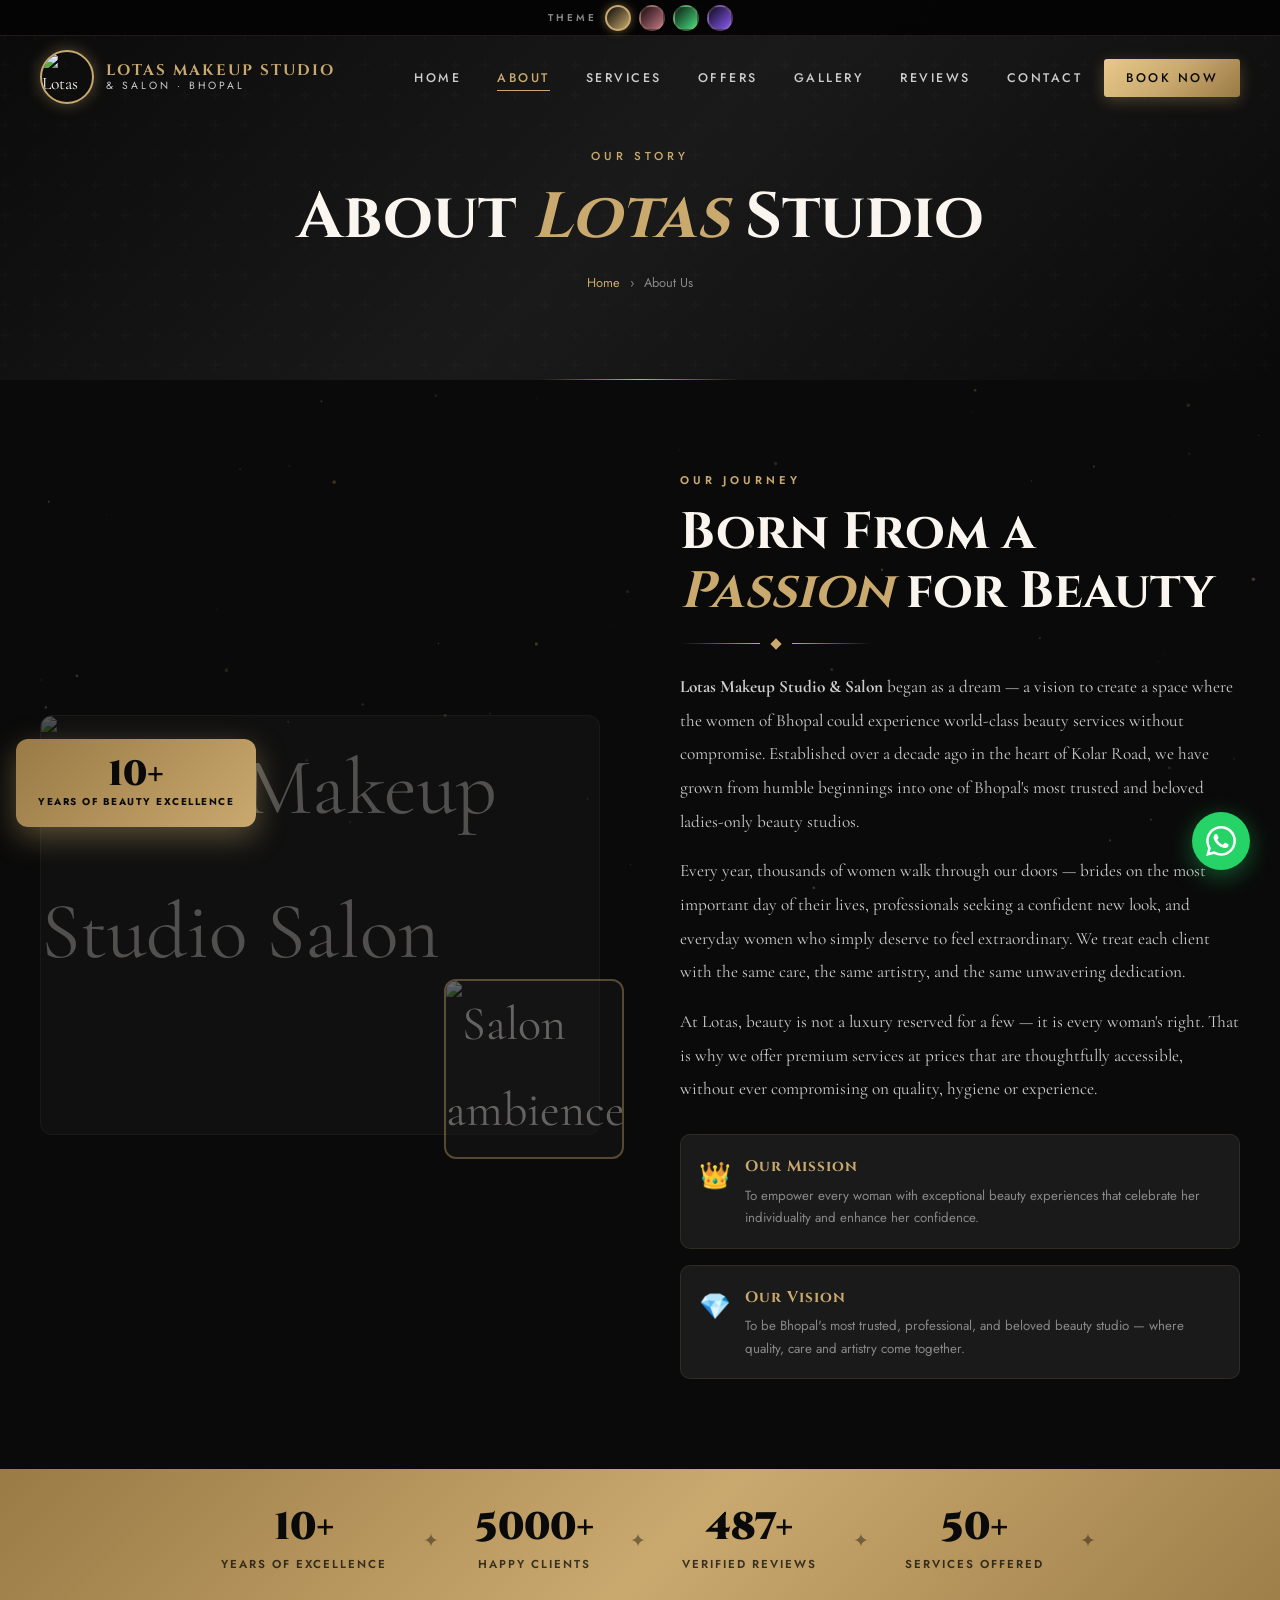
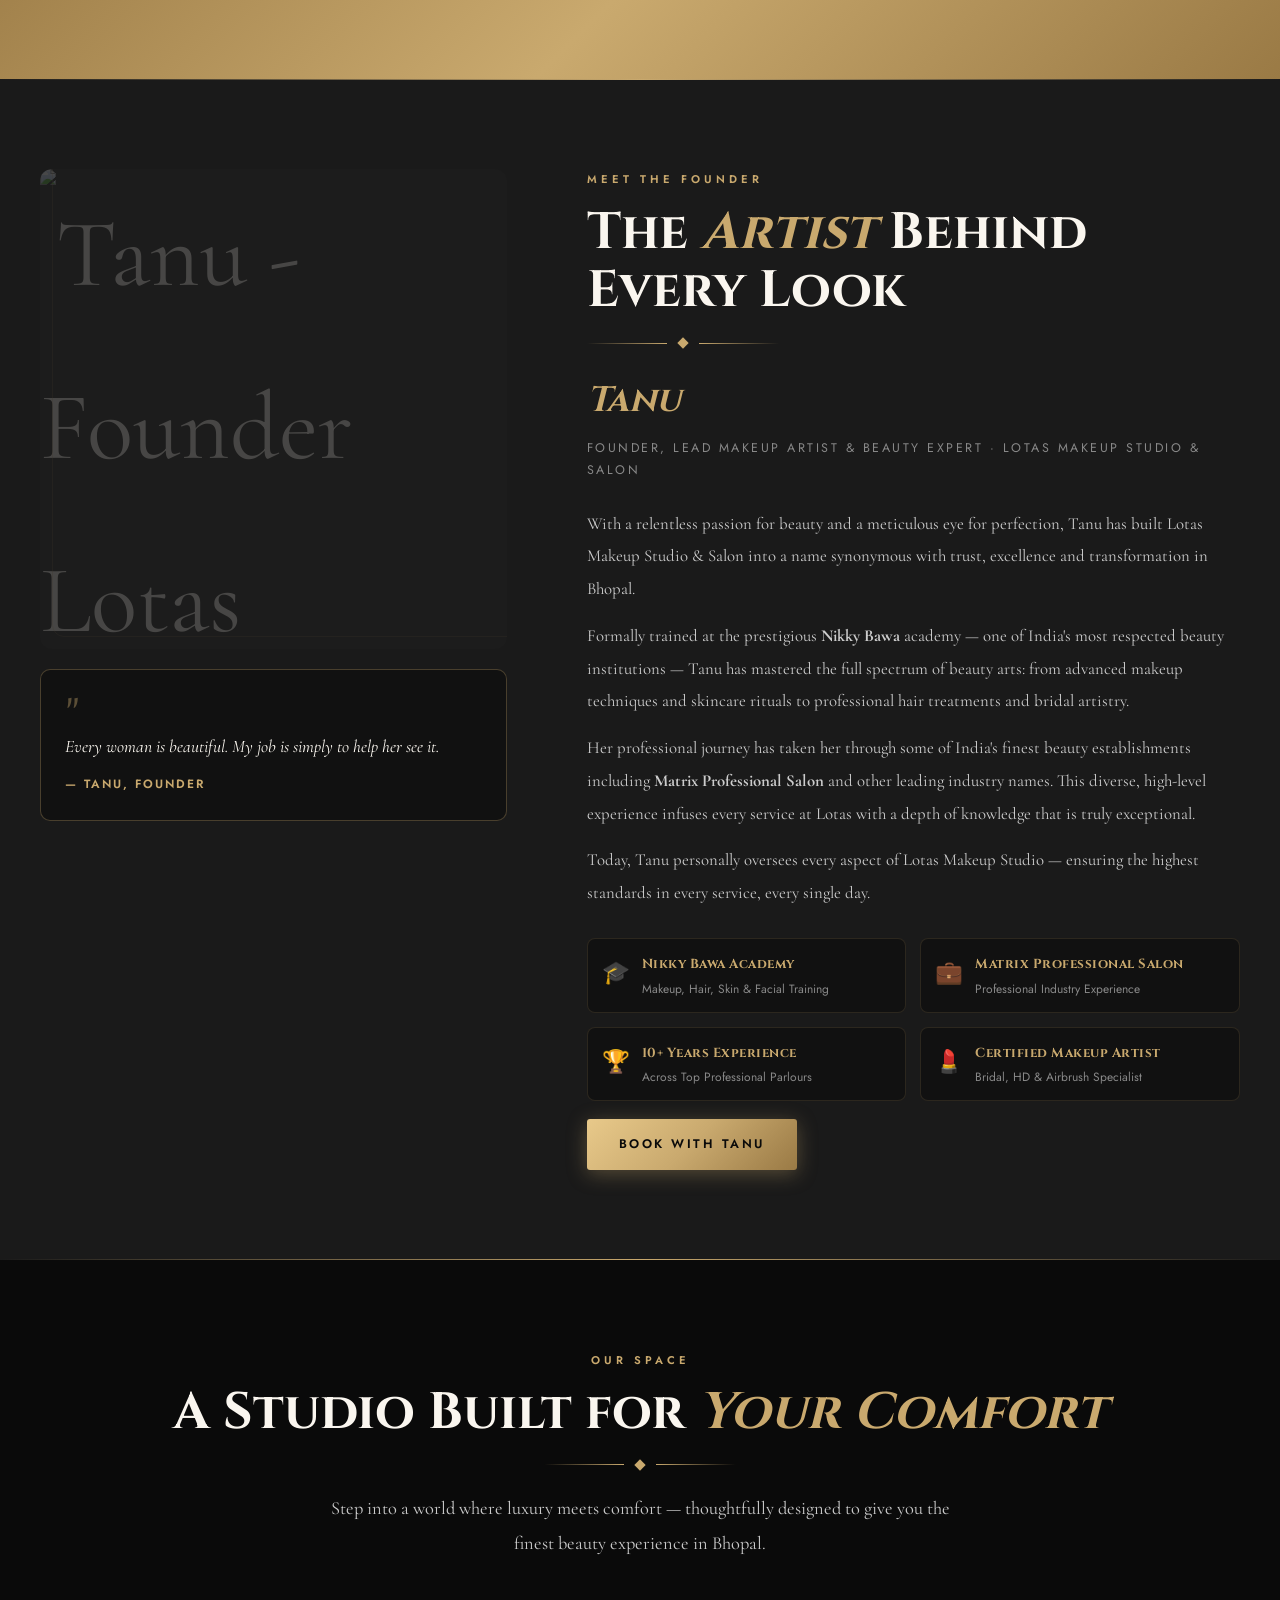
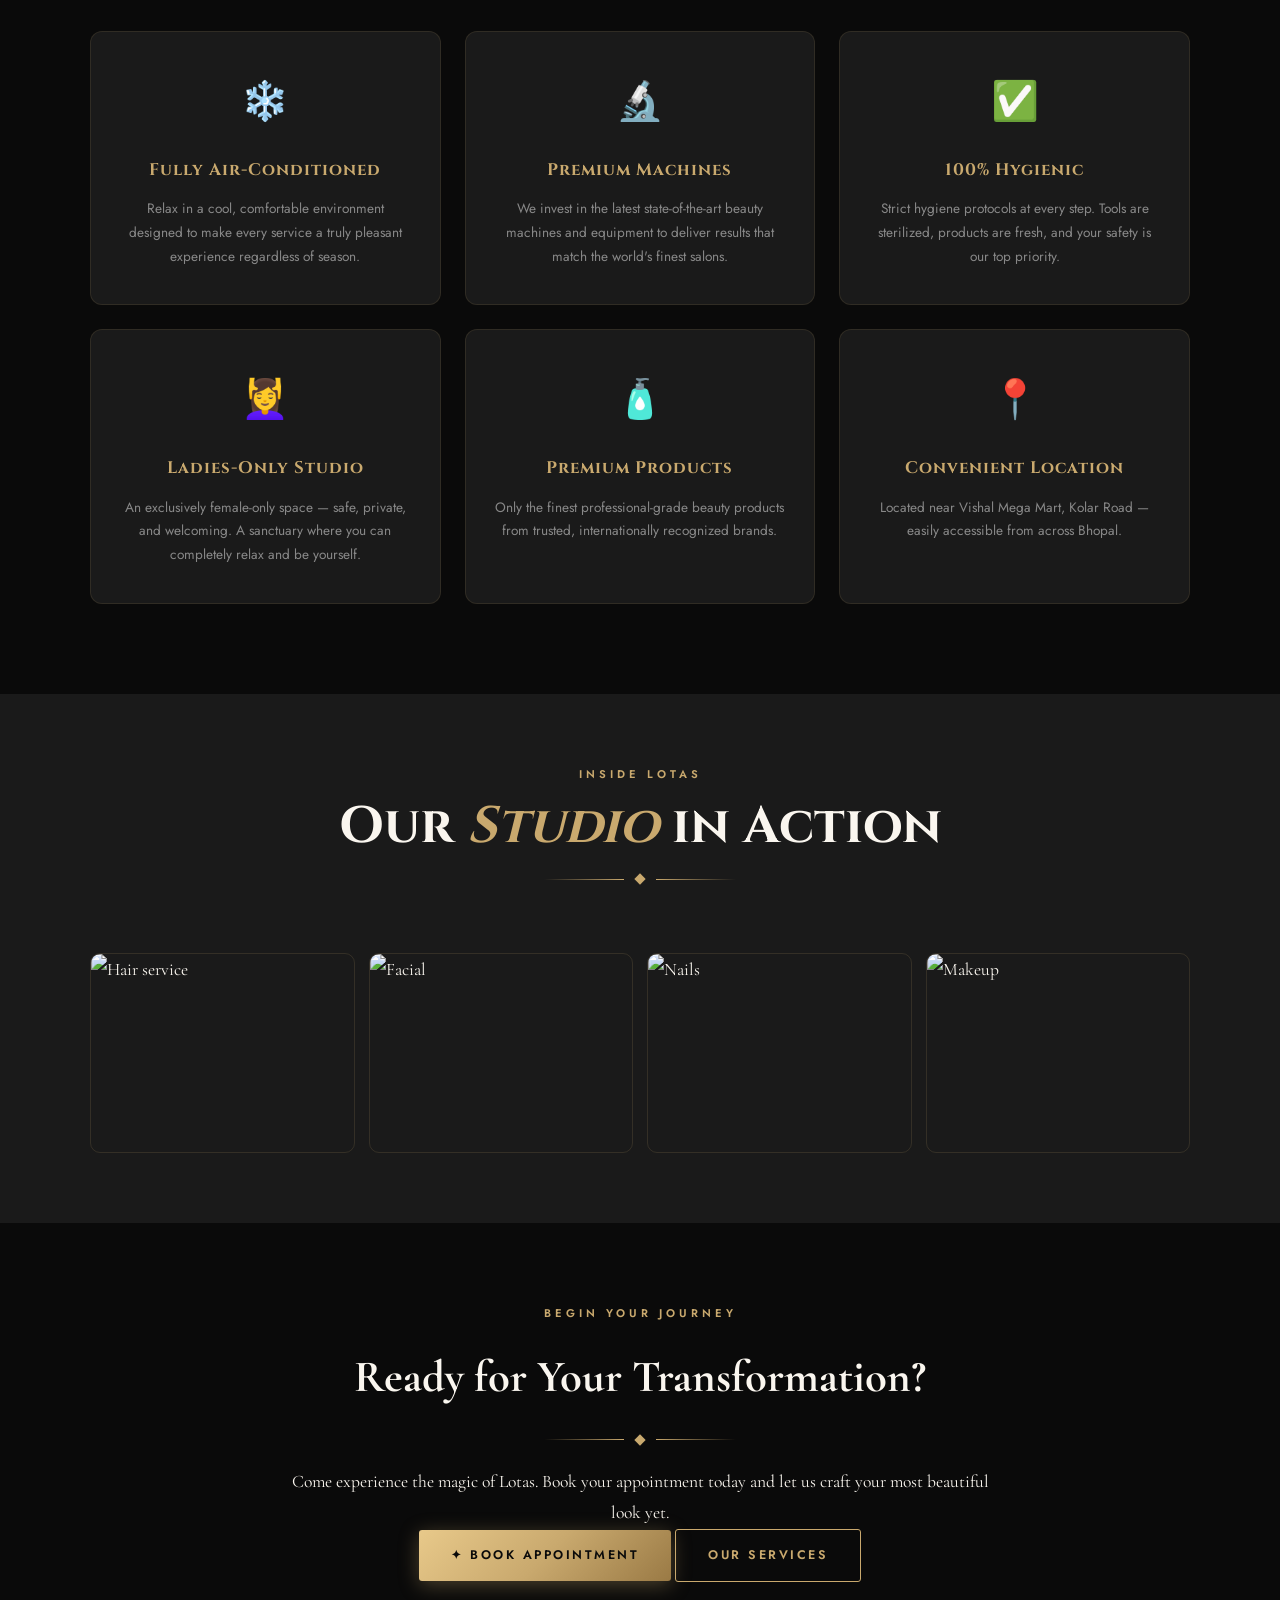
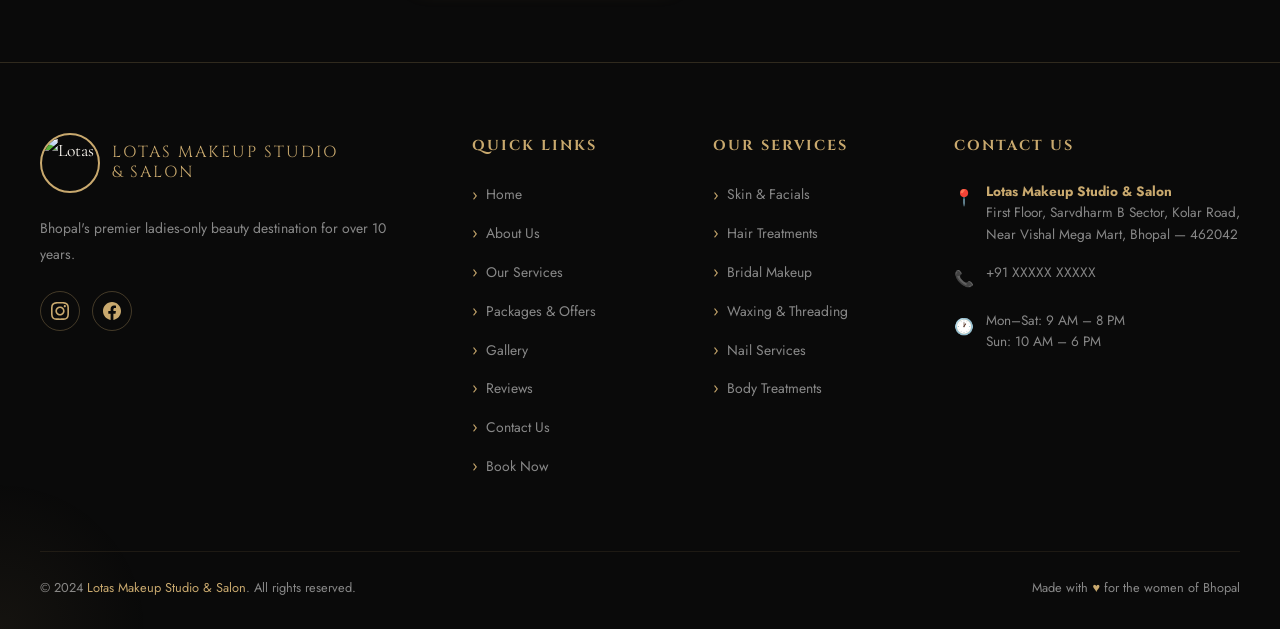
==== commit c3f23a1d: "Add files via upload" ====
--- a/pages/about.html
+++ b/pages/about.html
@@ -1,26 +1,23 @@
 <!DOCTYPE html>
-<html lang="en">
+<html lang="en" data-theme="dark">
 <head>
-  <meta charset="UTF-8" />
-  <meta name="viewport" content="width=device-width, initial-scale=1.0" />
-  <meta name="description" content="About Lotas Makeup Studio & Salon — Learn about our founder Tanu, our decade-long journey, and our commitment to luxury beauty for every woman in Bhopal." />
+  <meta charset="UTF-8"/>
+  <meta name="viewport" content="width=device-width, initial-scale=1.0"/>
+  <meta name="description" content="About Lotas Makeup Studio & Salon — Learn about our founder Tanu, our decade-long journey, and our commitment to luxury beauty for every woman in Bhopal."/>
   <title>About Us | Lotas Makeup Studio & Salon</title>
-  <link rel="icon" type="image/jpg" href="../images/logo.jpg" />
-  <link rel="stylesheet" href="../css/style.css" />
-  <link rel="stylesheet" href="../css/about.css" />
+  <link rel="icon" type="image/jpg" href="../images/logo.jpg"/>
+  <link rel="stylesheet" href="../css/style.css"/>
+  <link rel="stylesheet" href="../css/animations.css"/>
+  <link rel="stylesheet" href="../css/themes.css"/>
+  <link rel="stylesheet" href="../css/about.css"/>
 </head>
 <body>
-
 <canvas class="particle-canvas"></canvas>
 
-<!-- NAVBAR -->
 <nav class="navbar" id="navbar">
   <a href="../index.html" class="nav-logo">
-    <img src="../images/logo.jpg" alt="Lotas Makeup Studio Logo" />
-    <div class="nav-logo-text">
-      <span class="name">Lotas Makeup Studio</span>
-      <span class="tagline">& Salon · Bhopal</span>
-    </div>
+    <img src="../images/logo.jpg" alt="Lotas Makeup Studio Logo"/>
+    <div class="nav-logo-text"><span class="name">Lotas Makeup Studio</span><span class="tagline">& Salon · Bhopal</span></div>
   </a>
   <ul class="nav-links">
     <li><a href="../index.html">Home</a></li>
@@ -34,27 +31,16 @@
   </ul>
   <div class="hamburger" id="hamburger"><span></span><span></span><span></span></div>
 </nav>
-
 <div class="mobile-nav" id="mobileNav">
-  <a href="../index.html">Home</a>
-  <a href="about.html">About</a>
-  <a href="services.html">Services</a>
-  <a href="offers.html">Offers</a>
-  <a href="gallery.html">Gallery</a>
-  <a href="reviews.html">Reviews</a>
-  <a href="contact.html">Contact</a>
-  <a href="booking.html" class="mobile-cta">Book Now</a>
+  <a href="../index.html">Home</a><a href="about.html">About</a><a href="services.html">Services</a>
+  <a href="offers.html">Offers</a><a href="gallery.html">Gallery</a><a href="reviews.html">Reviews</a>
+  <a href="contact.html">Contact</a><a href="booking.html" class="mobile-cta">Book Now</a>
 </div>
 
-<!-- PAGE HERO -->
 <section class="page-hero">
   <span class="page-hero-tag">Our Story</span>
   <h1 class="page-hero-title">About <span>Lotas</span> Studio</h1>
-  <div class="breadcrumb">
-    <a href="../index.html">Home</a>
-    <span class="sep">›</span>
-    <span>About Us</span>
-  </div>
+  <div class="breadcrumb"><a href="../index.html">Home</a><span class="sep">›</span><span>About Us</span></div>
 </section>
 
 <!-- STORY SECTION -->
@@ -62,46 +48,31 @@
   <div class="about-story-inner">
     <div class="story-visual reveal-left">
       <div class="story-img-main">
-        <div class="story-placeholder">🌸</div>
+        <img src="https://images.unsplash.com/photo-1487412947147-5cebf100ffc2?w=600&q=80" alt="Lotas Makeup Studio Salon" style="width:100%;height:100%;object-fit:cover;"/>
       </div>
       <div class="story-img-secondary">
-        <div class="story-placeholder" style="font-size:2rem;">✨</div>
+        <img src="https://images.unsplash.com/photo-1560066984-138dadb4c035?w=300&q=80" alt="Salon ambience" style="width:100%;height:100%;object-fit:cover;opacity:0.9;"/>
       </div>
       <div class="story-years-badge">
         <span class="sy-num">10+</span>
         <span class="sy-label">Years of Beauty Excellence</span>
       </div>
     </div>
-
     <div class="story-content reveal-right">
       <span class="section-tag">Our Journey</span>
       <h2 class="section-title">Born From a <span>Passion</span> for Beauty</h2>
       <div class="section-divider"><div class="diamond"></div></div>
-
-      <p class="story-desc">
-        Lotas Makeup Studio & Salon began as a dream — a vision to create a space where the women of Bhopal could experience world-class beauty services without compromise. Established over a decade ago in the heart of Kolar Road, we have grown from humble beginnings into one of Bhopal's most trusted and beloved ladies-only beauty studios.
-      </p>
-      <p class="story-desc">
-        Every year, thousands of women walk through our doors — brides on the most important day of their lives, professionals seeking a confident new look, and everyday women who simply deserve to feel extraordinary. We treat each client with the same care, the same artistry, and the same dedication.
-      </p>
-      <p class="story-desc">
-        At Lotas, beauty is not a luxury reserved for a few — it is every woman's right. That is why we offer premium, internationally-inspired services at prices that are thoughtfully accessible, without ever compromising on quality, hygiene or experience.
-      </p>
-
+      <p class="story-desc"><strong>Lotas Makeup Studio &amp; Salon</strong> began as a dream — a vision to create a space where the women of Bhopal could experience world-class beauty services without compromise. Established over a decade ago in the heart of Kolar Road, we have grown from humble beginnings into one of Bhopal's most trusted and beloved ladies-only beauty studios.</p>
+      <p class="story-desc">Every year, thousands of women walk through our doors — brides on the most important day of their lives, professionals seeking a confident new look, and everyday women who simply deserve to feel extraordinary. We treat each client with the same care, the same artistry, and the same unwavering dedication.</p>
+      <p class="story-desc">At Lotas, beauty is not a luxury reserved for a few — it is every woman's right. That is why we offer premium services at prices that are thoughtfully accessible, without ever compromising on quality, hygiene or experience.</p>
       <div class="story-values">
         <div class="value-item">
           <span class="val-icon">👑</span>
-          <div>
-            <h4>Our Mission</h4>
-            <p>To empower every woman with exceptional beauty experiences that celebrate her individuality and enhance her confidence.</p>
-          </div>
+          <div><h4>Our Mission</h4><p>To empower every woman with exceptional beauty experiences that celebrate her individuality and enhance her confidence.</p></div>
         </div>
         <div class="value-item">
           <span class="val-icon">💎</span>
-          <div>
-            <h4>Our Vision</h4>
-            <p>To be Bhopal's most trusted, professional, and beloved beauty studio — where quality, care and artistry come together.</p>
-          </div>
+          <div><h4>Our Vision</h4><p>To be Bhopal's most trusted, professional, and beloved beauty studio — where quality, care and artistry come together.</p></div>
         </div>
       </div>
     </div>
@@ -111,30 +82,15 @@
 <!-- STATS BAND -->
 <section class="stats-band">
   <div class="stats-band-inner stagger">
-    <div class="stat-item">
-      <div class="stat-num">10+</div>
-      <div class="stat-label">Years of Excellence</div>
-    </div>
-    <div class="stat-divider">✦</div>
-    <div class="stat-item">
-      <div class="stat-num">5000+</div>
-      <div class="stat-label">Happy Clients Served</div>
-    </div>
-    <div class="stat-divider">✦</div>
-    <div class="stat-item">
-      <div class="stat-num">487+</div>
-      <div class="stat-label">Verified Reviews</div>
-    </div>
-    <div class="stat-divider">✦</div>
-    <div class="stat-item">
-      <div class="stat-num">50+</div>
-      <div class="stat-label">Services Offered</div>
-    </div>
-    <div class="stat-divider">✦</div>
-    <div class="stat-item">
-      <div class="stat-num">4.9★</div>
-      <div class="stat-label">Average Rating</div>
-    </div>
+    <div class="stat-item"><div class="stat-num">10+</div><div class="stat-label">Years of Excellence</div></div>
+    <div class="stat-divider">✦</div>
+    <div class="stat-item"><div class="stat-num">5000+</div><div class="stat-label">Happy Clients</div></div>
+    <div class="stat-divider">✦</div>
+    <div class="stat-item"><div class="stat-num">487+</div><div class="stat-label">Verified Reviews</div></div>
+    <div class="stat-divider">✦</div>
+    <div class="stat-item"><div class="stat-num">50+</div><div class="stat-label">Services Offered</div></div>
+    <div class="stat-divider">✦</div>
+    <div class="stat-item"><div class="stat-num">4.9★</div><div class="stat-label">Average Rating</div></div>
   </div>
 </section>
 
@@ -143,7 +99,7 @@
   <div class="owner-detail-inner">
     <div class="od-visual reveal-left">
       <div class="od-img-frame">
-        <div class="od-placeholder">👩‍🎨</div>
+        <img src="https://images.unsplash.com/photo-1595476108010-b4d1f102b1b1?w=500&q=80" alt="Tanu - Founder Lotas Makeup Studio" style="width:100%;height:100%;object-fit:cover;object-position:top;"/>
         <div class="od-frame-deco"></div>
       </div>
       <div class="od-quote-card">
@@ -152,59 +108,22 @@
         <span class="quote-author">— Tanu, Founder</span>
       </div>
     </div>
-
     <div class="od-content reveal-right">
       <span class="section-tag">Meet the Founder</span>
       <h2 class="section-title">The <span>Artist</span> Behind Every Look</h2>
       <div class="section-divider"><div class="diamond"></div></div>
-
       <div class="od-name">Tanu</div>
-      <div class="od-role">Founder, Lead Makeup Artist & Beauty Expert</div>
-
-      <p class="od-desc">
-        With a relentless passion for beauty and a meticulous eye for perfection, Tanu has built Lotas Makeup Studio & Salon into a name synonymous with trust, excellence and transformation in Bhopal. Her journey is one of dedication — years of rigorous learning, hands-on experience, and an unwavering commitment to her craft.
-      </p>
-      <p class="od-desc">
-        Formally trained at the prestigious <strong>Nikky Bawa</strong> academy — one of India's most respected beauty institutions — Tanu has mastered the full spectrum of beauty arts: from advanced makeup techniques and skincare rituals to professional hair treatments and bridal artistry. Her training encompasses makeup, hair, skin, and facial courses at a comprehensive and professional level.
-      </p>
-      <p class="od-desc">
-        Her professional journey has taken her through some of India's finest beauty establishments. She has honed her skills at top-tier salons including <strong>Matrix Professional Salon</strong> and other leading industry names. This diverse, high-level experience infuses every service at Lotas with a depth of knowledge and a standard of quality that is truly exceptional.
-      </p>
-      <p class="od-desc">
-        Today, Tanu personally oversees every aspect of Lotas Makeup Studio — from training the team to ensuring the highest standards in every service, every single day.
-      </p>
-
+      <div class="od-role">Founder, Lead Makeup Artist &amp; Beauty Expert · Lotas Makeup Studio &amp; Salon</div>
+      <p class="od-desc">With a relentless passion for beauty and a meticulous eye for perfection, Tanu has built Lotas Makeup Studio &amp; Salon into a name synonymous with trust, excellence and transformation in Bhopal.</p>
+      <p class="od-desc">Formally trained at the prestigious <strong>Nikky Bawa</strong> academy — one of India's most respected beauty institutions — Tanu has mastered the full spectrum of beauty arts: from advanced makeup techniques and skincare rituals to professional hair treatments and bridal artistry.</p>
+      <p class="od-desc">Her professional journey has taken her through some of India's finest beauty establishments including <strong>Matrix Professional Salon</strong> and other leading industry names. This diverse, high-level experience infuses every service at Lotas with a depth of knowledge that is truly exceptional.</p>
+      <p class="od-desc">Today, Tanu personally oversees every aspect of Lotas Makeup Studio — ensuring the highest standards in every service, every single day.</p>
       <div class="od-credentials-grid">
-        <div class="od-cred">
-          <span class="cred-icon">🎓</span>
-          <div>
-            <h5>Nikky Bawa Academy</h5>
-            <p>Makeup, Hair, Skin & Facial Training</p>
-          </div>
-        </div>
-        <div class="od-cred">
-          <span class="cred-icon">💼</span>
-          <div>
-            <h5>Matrix Professional Salon</h5>
-            <p>Professional Industry Experience</p>
-          </div>
-        </div>
-        <div class="od-cred">
-          <span class="cred-icon">🏆</span>
-          <div>
-            <h5>10+ Years Experience</h5>
-            <p>Across Top Professional Parlours</p>
-          </div>
-        </div>
-        <div class="od-cred">
-          <span class="cred-icon">💄</span>
-          <div>
-            <h5>Certified Makeup Artist</h5>
-            <p>Bridal, HD & Airbrush Specialist</p>
-          </div>
-        </div>
-      </div>
-
+        <div class="od-cred"><span class="cred-icon">🎓</span><div><h5>Nikky Bawa Academy</h5><p>Makeup, Hair, Skin &amp; Facial Training</p></div></div>
+        <div class="od-cred"><span class="cred-icon">💼</span><div><h5>Matrix Professional Salon</h5><p>Professional Industry Experience</p></div></div>
+        <div class="od-cred"><span class="cred-icon">🏆</span><div><h5>10+ Years Experience</h5><p>Across Top Professional Parlours</p></div></div>
+        <div class="od-cred"><span class="cred-icon">💄</span><div><h5>Certified Makeup Artist</h5><p>Bridal, HD &amp; Airbrush Specialist</p></div></div>
+      </div>
       <a href="booking.html" class="btn btn-gold" style="margin-top:18px;">Book with Tanu</a>
     </div>
   </div>
@@ -216,100 +135,44 @@
     <span class="section-tag">Our Space</span>
     <h2 class="section-title">A Studio Built for <span>Your Comfort</span></h2>
     <div class="section-divider"><div class="diamond"></div></div>
-    <p class="section-subtitle">Step into a world where luxury meets comfort. Our studio is thoughtfully designed to give you the finest beauty experience in Bhopal.</p>
-  </div>
-
-  <div class="facility-grid stagger" style="max-width:1100px; margin:0 auto;">
-    <div class="facility-card">
-      <div class="fac-icon">❄️</div>
-      <h3>Fully Air-Conditioned</h3>
-      <p>Relax and indulge in a cool, comfortable environment, designed to make every service a truly pleasant experience regardless of the season.</p>
-    </div>
-    <div class="facility-card">
-      <div class="fac-icon">🔬</div>
-      <h3>Premium Machines</h3>
-      <p>We invest in the latest, state-of-the-art beauty machines and equipment to deliver results that match the world's finest salons.</p>
-    </div>
-    <div class="facility-card">
-      <div class="fac-icon">✅</div>
-      <h3>100% Hygienic</h3>
-      <p>Strict hygiene protocols are followed at every step. Tools are sterilized, products are fresh, and your safety is our top priority.</p>
-    </div>
-    <div class="facility-card">
-      <div class="fac-icon">💆‍♀️</div>
-      <h3>Ladies-Only Studio</h3>
-      <p>An exclusively female-only space — safe, private, and welcoming. A sanctuary where you can completely relax and be yourself.</p>
-    </div>
-    <div class="facility-card">
-      <div class="fac-icon">🧴</div>
-      <h3>Premium Products</h3>
-      <p>Only the finest professional-grade beauty products are used — sourced from trusted, internationally recognized brands.</p>
-    </div>
-    <div class="facility-card">
-      <div class="fac-icon">📍</div>
-      <h3>Convenient Location</h3>
-      <p>Easily accessible from across Bhopal, located on the First Floor near Vishal Mega Mart, Kolar Road — central and convenient.</p>
-    </div>
-  </div>
-</section>
-
-<!-- TIMELINE -->
-<section class="timeline-section section">
+    <p class="section-subtitle">Step into a world where luxury meets comfort — thoughtfully designed to give you the finest beauty experience in Bhopal.</p>
+  </div>
+  <div class="facility-grid stagger" style="max-width:1100px;margin:0 auto;">
+    <div class="facility-card"><div class="fac-icon">❄️</div><h3>Fully Air-Conditioned</h3><p>Relax in a cool, comfortable environment designed to make every service a truly pleasant experience regardless of season.</p></div>
+    <div class="facility-card"><div class="fac-icon">🔬</div><h3>Premium Machines</h3><p>We invest in the latest state-of-the-art beauty machines and equipment to deliver results that match the world's finest salons.</p></div>
+    <div class="facility-card"><div class="fac-icon">✅</div><h3>100% Hygienic</h3><p>Strict hygiene protocols at every step. Tools are sterilized, products are fresh, and your safety is our top priority.</p></div>
+    <div class="facility-card"><div class="fac-icon">💆‍♀️</div><h3>Ladies-Only Studio</h3><p>An exclusively female-only space — safe, private, and welcoming. A sanctuary where you can completely relax and be yourself.</p></div>
+    <div class="facility-card"><div class="fac-icon">🧴</div><h3>Premium Products</h3><p>Only the finest professional-grade beauty products from trusted, internationally recognized brands.</p></div>
+    <div class="facility-card"><div class="fac-icon">📍</div><h3>Convenient Location</h3><p>Located near Vishal Mega Mart, Kolar Road — easily accessible from across Bhopal.</p></div>
+  </div>
+</section>
+
+<!-- TEAM IMAGE STRIP -->
+<section class="section" style="padding:70px 40px; background:var(--dark2);">
   <div class="section-header reveal">
-    <span class="section-tag">Our Legacy</span>
-    <h2 class="section-title">A Decade of <span>Beautiful</span> Moments</h2>
+    <span class="section-tag">Inside Lotas</span>
+    <h2 class="section-title">Our <span>Studio</span> in Action</h2>
     <div class="section-divider"><div class="diamond"></div></div>
   </div>
-
-  <div class="timeline" style="max-width:800px; margin:0 auto;">
-    <div class="timeline-item reveal">
-      <div class="tl-year">2013</div>
-      <div class="tl-content">
-        <h4>The Beginning</h4>
-        <p>Lotas Makeup Studio & Salon opens its doors in Kolar Road, Bhopal — founded with a vision to deliver professional beauty services exclusively for women at affordable prices.</p>
-      </div>
-    </div>
-    <div class="timeline-item reveal">
-      <div class="tl-year">2015</div>
-      <div class="tl-content">
-        <h4>Bridal Services Launch</h4>
-        <p>Our dedicated bridal makeup and pre-bridal packages are introduced, quickly becoming one of Bhopal's most sought-after wedding beauty destinations.</p>
-      </div>
-    </div>
-    <div class="timeline-item reveal">
-      <div class="tl-year">2017</div>
-      <div class="tl-content">
-        <h4>Advanced Treatments Added</h4>
-        <p>Introduction of advanced skin treatments including O3+ facials, keratin hair treatments and professional smoothening services with premium machines.</p>
-      </div>
-    </div>
-    <div class="timeline-item reveal">
-      <div class="tl-year">2020</div>
-      <div class="tl-content">
-        <h4>Studio Upgrade</h4>
-        <p>Major studio renovation with premium equipment upgrades, full air-conditioning and an elevated salon experience for our growing clientele.</p>
-      </div>
-    </div>
-    <div class="timeline-item reveal">
-      <div class="tl-year">2023</div>
-      <div class="tl-content">
-        <h4>5000+ Clients & Growing</h4>
-        <p>Crossing the milestone of 5,000 happy clients served, with over 487 verified reviews and a reputation as Bhopal's most trusted ladies salon.</p>
-      </div>
-    </div>
-    <div class="timeline-item reveal">
-      <div class="tl-year">Today</div>
-      <div class="tl-content">
-        <h4>Still Growing, Still Glowing</h4>
-        <p>Continuing our mission to empower every woman with the finest beauty experience — and looking forward to a future filled with even more beautiful transformations.</p>
-      </div>
+  <div style="display:grid;grid-template-columns:repeat(4,1fr);gap:14px;max-width:1100px;margin:0 auto;" class="stagger">
+    <div style="border-radius:10px;overflow:hidden;height:200px;border:1px solid rgba(201,169,110,0.15);" class="img-hover-zoom">
+      <img src="https://images.unsplash.com/photo-1522337360788-8b13dee7a37e?w=300&q=80" alt="Hair service" style="width:100%;height:100%;object-fit:cover;"/>
+    </div>
+    <div style="border-radius:10px;overflow:hidden;height:200px;border:1px solid rgba(201,169,110,0.15);" class="img-hover-zoom">
+      <img src="https://images.unsplash.com/photo-1616394584738-fc6e612e71b9?w=300&q=80" alt="Facial" style="width:100%;height:100%;object-fit:cover;"/>
+    </div>
+    <div style="border-radius:10px;overflow:hidden;height:200px;border:1px solid rgba(201,169,110,0.15);" class="img-hover-zoom">
+      <img src="https://images.unsplash.com/photo-1604654894610-df63bc536371?w=300&q=80" alt="Nails" style="width:100%;height:100%;object-fit:cover;"/>
+    </div>
+    <div style="border-radius:10px;overflow:hidden;height:200px;border:1px solid rgba(201,169,110,0.15);" class="img-hover-zoom">
+      <img src="https://images.unsplash.com/photo-1512290923902-8a9f81dc236c?w=300&q=80" alt="Makeup" style="width:100%;height:100%;object-fit:cover;"/>
     </div>
   </div>
 </section>
 
 <!-- CTA -->
 <section class="cta-banner section" style="padding:80px 40px;">
-  <div class="cta-banner-inner reveal" style="max-width:700px; margin:0 auto; text-align:center;">
+  <div class="cta-banner-inner reveal" style="max-width:700px;margin:0 auto;text-align:center;">
     <span class="section-tag">Begin Your Journey</span>
     <h2 class="cta-banner-title" style="font-size:clamp(1.8rem,3.5vw,2.8rem);">Ready for Your <span>Transformation?</span></h2>
     <div class="section-divider"><div class="diamond"></div></div>
@@ -321,68 +184,28 @@
   </div>
 </section>
 
-<!-- FOOTER -->
 <footer class="footer">
   <div class="footer-grid">
     <div class="footer-brand">
-      <div class="footer-logo">
-        <img src="../images/logo.jpg" alt="Lotas Makeup Studio" />
-        <div class="footer-logo-text">Lotas Makeup Studio<br/>&amp; Salon</div>
-      </div>
-      <p>Bhopal's premier ladies-only beauty destination for over 10 years. Luxury beauty experiences at prices made for every woman.</p>
+      <div class="footer-logo"><img src="../images/logo.jpg" alt="Lotas"/><div class="footer-logo-text">Lotas Makeup Studio<br/>&amp; Salon</div></div>
+      <p>Bhopal's premier ladies-only beauty destination for over 10 years.</p>
       <div class="footer-social">
         <a href="#" aria-label="Instagram"><svg xmlns="http://www.w3.org/2000/svg" width="18" height="18" fill="currentColor" viewBox="0 0 24 24"><path d="M12 2.163c3.204 0 3.584.012 4.85.07 3.252.148 4.771 1.691 4.919 4.919.058 1.265.069 1.645.069 4.849 0 3.205-.012 3.584-.069 4.849-.149 3.225-1.664 4.771-4.919 4.919-1.266.058-1.644.07-4.85.07-3.204 0-3.584-.012-4.849-.07-3.26-.149-4.771-1.699-4.919-4.92-.058-1.265-.07-1.644-.07-4.849 0-3.204.013-3.583.07-4.849.149-3.227 1.664-4.771 4.919-4.919 1.266-.057 1.645-.069 4.849-.069zm0-2.163c-3.259 0-3.667.014-4.947.072-4.358.2-6.78 2.618-6.98 6.98-.059 1.281-.073 1.689-.073 4.948 0 3.259.014 3.668.072 4.948.2 4.358 2.618 6.78 6.98 6.98 1.281.058 1.689.072 4.948.072 3.259 0 3.668-.014 4.948-.072 4.354-.2 6.782-2.618 6.979-6.98.059-1.28.073-1.689.073-4.948 0-3.259-.014-3.667-.072-4.947-.196-4.354-2.617-6.78-6.979-6.98-1.281-.059-1.69-.073-4.949-.073zm0 5.838c-3.403 0-6.162 2.759-6.162 6.162s2.759 6.163 6.162 6.163 6.162-2.759 6.162-6.163c0-3.403-2.759-6.162-6.162-6.162zm0 10.162c-2.209 0-4-1.79-4-4 0-2.209 1.791-4 4-4s4 1.791 4 4c0 2.21-1.791 4-4 4zm6.406-11.845c-.796 0-1.441.645-1.441 1.44s.645 1.44 1.441 1.44c.795 0 1.439-.645 1.439-1.44s-.644-1.44-1.439-1.44z"/></svg></a>
         <a href="#" aria-label="Facebook"><svg xmlns="http://www.w3.org/2000/svg" width="18" height="18" fill="currentColor" viewBox="0 0 24 24"><path d="M24 12.073c0-6.627-5.373-12-12-12s-12 5.373-12 12c0 5.99 4.388 10.954 10.125 11.854v-8.385H7.078v-3.47h3.047V9.43c0-3.007 1.792-4.669 4.533-4.669 1.312 0 2.686.235 2.686.235v2.953H15.83c-1.491 0-1.956.925-1.956 1.874v2.25h3.328l-.532 3.47h-2.796v8.385C19.612 23.027 24 18.062 24 12.073z"/></svg></a>
-        <a href="https://wa.me/91XXXXXXXXXX" aria-label="WhatsApp"><svg xmlns="http://www.w3.org/2000/svg" width="18" height="18" fill="currentColor" viewBox="0 0 24 24"><path d="M17.472 14.382c-.297-.149-1.758-.867-2.03-.967-.273-.099-.471-.148-.67.15-.197.297-.767.966-.94 1.164-.173.199-.347.223-.644.075-.297-.15-1.255-.463-2.39-1.475-.883-.788-1.48-1.761-1.653-2.059-.173-.297-.018-.458.13-.606.134-.133.298-.347.446-.52.149-.174.198-.298.298-.497.099-.198.05-.371-.025-.52-.075-.149-.669-1.612-.916-2.207-.242-.579-.487-.5-.669-.51-.173-.008-.371-.01-.57-.01-.198 0-.52.074-.792.372-.272.297-1.04 1.016-1.04 2.479 0 1.462 1.065 2.875 1.213 3.074.149.198 2.096 3.2 5.077 4.487.709.306 1.262.489 1.694.625.712.227 1.36.195 1.871.118.571-.085 1.758-.719 2.006-1.413.248-.694.248-1.289.173-1.413-.074-.124-.272-.198-.57-.347m-5.421 7.403h-.004a9.87 9.87 0 01-5.031-1.378l-.361-.214-3.741.982.998-3.648-.235-.374a9.86 9.86 0 01-1.51-5.26c.001-5.45 4.436-9.884 9.888-9.884 2.64 0 5.122 1.03 6.988 2.898a9.825 9.825 0 012.893 6.994c-.003 5.45-4.437 9.884-9.885 9.884m8.413-18.297A11.815 11.815 0 0012.05 0C5.495 0 .16 5.335.157 11.892c0 2.096.547 4.142 1.588 5.945L.057 24l6.305-1.654a11.882 11.882 0 005.683 1.448h.005c6.554 0 11.89-5.335 11.893-11.893a11.821 11.821 0 00-3.48-8.413z"/></svg></a>
-      </div>
-    </div>
-    <div class="footer-col">
-      <h4>Quick Links</h4>
-      <ul>
-        <li><a href="../index.html">Home</a></li>
-        <li><a href="about.html">About Us</a></li>
-        <li><a href="services.html">Our Services</a></li>
-        <li><a href="offers.html">Packages & Offers</a></li>
-        <li><a href="gallery.html">Gallery</a></li>
-        <li><a href="reviews.html">Reviews</a></li>
-        <li><a href="contact.html">Contact Us</a></li>
-        <li><a href="booking.html">Book Now</a></li>
-      </ul>
-    </div>
-    <div class="footer-col">
-      <h4>Our Services</h4>
-      <ul>
-        <li><a href="services.html#skin">Skin & Facials</a></li>
-        <li><a href="services.html#hair">Hair Treatments</a></li>
-        <li><a href="services.html#makeup">Bridal Makeup</a></li>
-        <li><a href="services.html#waxing">Waxing & Threading</a></li>
-        <li><a href="services.html#nails">Nail Services</a></li>
-        <li><a href="services.html#body">Body Treatments</a></li>
-      </ul>
-    </div>
-    <div class="footer-col">
-      <h4>Contact Us</h4>
-      <div class="footer-contact-item">
-        <span class="icon">📍</span>
-        <p>First Floor, Sarvdharm B Sector, Kolar Road, Near Vishal Mega Mart, Bhopal — 462042</p>
-      </div>
-      <div class="footer-contact-item">
-        <span class="icon">📞</span>
-        <p><a href="tel:+91XXXXXXXXXX" style="color:var(--grey)">+91 XXXXX XXXXX</a></p>
-      </div>
-      <div class="footer-contact-item">
-        <span class="icon">🕐</span>
-        <p>Mon–Sat: 9 AM – 8 PM<br/>Sun: 10 AM – 6 PM</p>
-      </div>
-    </div>
-  </div>
-  <div class="footer-bottom">
-    <p>&copy; 2024 <span>Lotas Makeup Studio & Salon</span>. All rights reserved.</p>
-    <p>Made with <span>♥</span> for the women of Bhopal</p>
-  </div>
+      </div>
+    </div>
+    <div class="footer-col"><h4>Quick Links</h4><ul><li><a href="../index.html">Home</a></li><li><a href="about.html">About Us</a></li><li><a href="services.html">Our Services</a></li><li><a href="offers.html">Packages &amp; Offers</a></li><li><a href="gallery.html">Gallery</a></li><li><a href="reviews.html">Reviews</a></li><li><a href="contact.html">Contact Us</a></li><li><a href="booking.html">Book Now</a></li></ul></div>
+    <div class="footer-col"><h4>Our Services</h4><ul><li><a href="services.html#skin">Skin &amp; Facials</a></li><li><a href="services.html#hair">Hair Treatments</a></li><li><a href="services.html#makeup">Bridal Makeup</a></li><li><a href="services.html#waxing">Waxing &amp; Threading</a></li><li><a href="services.html#nails">Nail Services</a></li><li><a href="services.html#body">Body Treatments</a></li></ul></div>
+    <div class="footer-col"><h4>Contact Us</h4>
+      <div class="footer-contact-item"><span class="icon">📍</span><p><strong style="color:var(--gold)">Lotas Makeup Studio &amp; Salon</strong><br/>First Floor, Sarvdharm B Sector, Kolar Road, Near Vishal Mega Mart, Bhopal — 462042</p></div>
+      <div class="footer-contact-item"><span class="icon">📞</span><p><a href="tel:+91XXXXXXXXXX" style="color:var(--grey)">+91 XXXXX XXXXX</a></p></div>
+      <div class="footer-contact-item"><span class="icon">🕐</span><p>Mon–Sat: 9 AM – 8 PM<br/>Sun: 10 AM – 6 PM</p></div>
+    </div>
+  </div>
+  <div class="footer-bottom"><p>&copy; 2024 <span>Lotas Makeup Studio &amp; Salon</span>. All rights reserved.</p><p>Made with <span>♥</span> for the women of Bhopal</p></div>
 </footer>
 
-<a href="https://wa.me/91XXXXXXXXXX" class="whatsapp-float" target="_blank" rel="noopener" aria-label="WhatsApp">
+<a href="https://wa.me/91XXXXXXXXXX?text=Hi%20Lotas%20Makeup%20Studio!%20I%20would%20like%20to%20know%20more%20about%20your%20services%20and%20book%20an%20appointment." class="whatsapp-float" target="_blank" rel="noopener" aria-label="WhatsApp">
   <svg xmlns="http://www.w3.org/2000/svg" viewBox="0 0 24 24"><path d="M17.472 14.382c-.297-.149-1.758-.867-2.03-.967-.273-.099-.471-.148-.67.15-.197.297-.767.966-.94 1.164-.173.199-.347.223-.644.075-.297-.15-1.255-.463-2.39-1.475-.883-.788-1.48-1.761-1.653-2.059-.173-.297-.018-.458.13-.606.134-.133.298-.347.446-.52.149-.174.198-.298.298-.497.099-.198.05-.371-.025-.52-.075-.149-.669-1.612-.916-2.207-.242-.579-.487-.5-.669-.51-.173-.008-.371-.01-.57-.01-.198 0-.52.074-.792.372-.272.297-1.04 1.016-1.04 2.479 0 1.462 1.065 2.875 1.213 3.074.149.198 2.096 3.2 5.077 4.487.709.306 1.262.489 1.694.625.712.227 1.36.195 1.871.118.571-.085 1.758-.719 2.006-1.413.248-.694.248-1.289.173-1.413-.074-.124-.272-.198-.57-.347m-5.421 7.403h-.004a9.87 9.87 0 01-5.031-1.378l-.361-.214-3.741.982.998-3.648-.235-.374a9.86 9.86 0 01-1.51-5.26c.001-5.45 4.436-9.884 9.888-9.884 2.64 0 5.122 1.03 6.988 2.898a9.825 9.825 0 012.893 6.994c-.003 5.45-4.437 9.884-9.885 9.884m8.413-18.297A11.815 11.815 0 0012.05 0C5.495 0 .16 5.335.157 11.892c0 2.096.547 4.142 1.588 5.945L.057 24l6.305-1.654a11.882 11.882 0 005.683 1.448h.005c6.554 0 11.89-5.335 11.893-11.893a11.821 11.821 0 00-3.48-8.413z"/></svg>
 </a>
 
--- a/css/animations.css
+++ b/css/animations.css
@@ -0,0 +1,185 @@
+/* ===== ANIMATIONS & EFFECTS ===== */
+
+/* ---- Page Load Fade ---- */
+body { animation: pageLoad 0.5s ease forwards; }
+@keyframes pageLoad { from { opacity: 0; } to { opacity: 1; } }
+
+/* ---- Scroll Reveal variants ---- */
+.reveal          { opacity: 0; transform: translateY(50px);    transition: opacity 0.75s cubic-bezier(.23,1,.32,1), transform 0.75s cubic-bezier(.23,1,.32,1); }
+.reveal-left     { opacity: 0; transform: translateX(-60px);   transition: opacity 0.75s cubic-bezier(.23,1,.32,1), transform 0.75s cubic-bezier(.23,1,.32,1); }
+.reveal-right    { opacity: 0; transform: translateX(60px);    transition: opacity 0.75s cubic-bezier(.23,1,.32,1), transform 0.75s cubic-bezier(.23,1,.32,1); }
+.reveal-scale    { opacity: 0; transform: scale(0.85);         transition: opacity 0.7s ease, transform 0.7s ease; }
+.reveal-rotate   { opacity: 0; transform: rotate(-6deg) translateY(30px); transition: opacity 0.7s ease, transform 0.7s ease; }
+
+.reveal.visible, .reveal-left.visible, .reveal-right.visible,
+.reveal-scale.visible, .reveal-rotate.visible { opacity: 1; transform: none; }
+
+/* Stagger delays */
+.stagger > *                { opacity: 0; transform: translateY(35px); transition: opacity 0.6s ease, transform 0.6s ease; }
+.stagger.visible > *:nth-child(1) { opacity:1; transform:none; transition-delay:0s; }
+.stagger.visible > *:nth-child(2) { opacity:1; transform:none; transition-delay:0.1s; }
+.stagger.visible > *:nth-child(3) { opacity:1; transform:none; transition-delay:0.2s; }
+.stagger.visible > *:nth-child(4) { opacity:1; transform:none; transition-delay:0.3s; }
+.stagger.visible > *:nth-child(5) { opacity:1; transform:none; transition-delay:0.4s; }
+.stagger.visible > *:nth-child(6) { opacity:1; transform:none; transition-delay:0.5s; }
+.stagger.visible > *:nth-child(7) { opacity:1; transform:none; transition-delay:0.6s; }
+.stagger.visible > *:nth-child(8) { opacity:1; transform:none; transition-delay:0.7s; }
+
+/* ---- Floating animation ---- */
+@keyframes floatUp     { 0%,100%{transform:translateY(0)}  50%{transform:translateY(-14px)} }
+@keyframes floatSide   { 0%,100%{transform:translateX(0)} 50%{transform:translateX(10px)} }
+@keyframes floatDiag   { 0%,100%{transform:translate(0,0)} 50%{transform:translate(8px,-10px)} }
+@keyframes pulseGlow   { 0%,100%{box-shadow:0 0 20px rgba(201,169,110,0.2)} 50%{box-shadow:0 0 45px rgba(201,169,110,0.55)} }
+@keyframes rotateSlow  { from{transform:rotate(0deg)} to{transform:rotate(360deg)} }
+@keyframes shimmerMove { 0%{background-position:-400px 0} 100%{background-position:400px 0} }
+@keyframes borderGlow  { 0%,100%{border-color:rgba(201,169,110,0.2)} 50%{border-color:rgba(201,169,110,0.6)} }
+@keyframes textGlow    { 0%,100%{text-shadow:0 0 8px rgba(201,169,110,0)} 50%{text-shadow:0 0 25px rgba(201,169,110,0.6)} }
+@keyframes scanLine    { 0%{top:-10%} 100%{top:110%} }
+@keyframes fadeInDown  { from{opacity:0;transform:translateY(-20px)} to{opacity:1;transform:none} }
+@keyframes fadeInUp    { from{opacity:0;transform:translateY(20px)} to{opacity:1;transform:none} }
+@keyframes zoomIn      { from{opacity:0;transform:scale(0.9)} to{opacity:1;transform:scale(1)} }
+@keyframes slideInLeft { from{opacity:0;transform:translateX(-40px)} to{opacity:1;transform:none} }
+
+/* Apply floating to hero badge */
+.hero-floating-tag { animation: floatUp 4s ease-in-out infinite; }
+.hero-badge        { animation: pulseGlow 3s ease-in-out infinite; }
+
+/* ---- Shimmer text effect ---- */
+.shimmer-text {
+  background: linear-gradient(90deg, var(--gold-dark) 0%, var(--gold-shimmer) 40%, var(--gold) 60%, var(--gold-dark) 100%);
+  background-size: 400px 100%;
+  -webkit-background-clip: text;
+  -webkit-text-fill-color: transparent;
+  background-clip: text;
+  animation: shimmerMove 3s linear infinite;
+}
+
+/* ---- Gold glow on hover for cards ---- */
+.service-card:hover, .why-card:hover, .offer-card:hover, .facility-card:hover {
+  box-shadow: 0 0 0 1px rgba(201,169,110,0.3), 0 20px 60px rgba(0,0,0,0.5), 0 0 40px rgba(201,169,110,0.12);
+}
+
+/* ---- Section entrance lines ---- */
+.section-line-enter {
+  position: relative;
+  overflow: hidden;
+}
+.section-line-enter::before {
+  content: '';
+  position: absolute;
+  left: 0; top: 0;
+  width: 0; height: 2px;
+  background: linear-gradient(90deg, transparent, var(--gold), transparent);
+  transition: width 1.2s ease;
+}
+.section-line-enter.visible::before { width: 100%; }
+
+/* ---- Marquee pause on hover ---- */
+.marquee-track { will-change: transform; }
+
+/* ---- Navbar entrance ---- */
+.navbar { animation: fadeInDown 0.6s ease 0.2s both; }
+
+/* ---- Hero content entrance ---- */
+.hero-eyebrow  { animation: fadeInUp 0.7s ease 0.3s both; }
+.hero-title    { animation: fadeInUp 0.8s ease 0.4s both; }
+.hero-subtitle { animation: fadeInUp 0.8s ease 0.5s both; }
+.hero-actions  { animation: fadeInUp 0.8s ease 0.6s both; }
+.hero-stats    { animation: fadeInUp 0.8s ease 0.7s both; }
+
+/* ---- Cursor glow trail (desktop only) ---- */
+.cursor-glow {
+  position: fixed;
+  width: 300px; height: 300px;
+  border-radius: 50%;
+  background: radial-gradient(circle, rgba(201,169,110,0.06) 0%, transparent 70%);
+  pointer-events: none;
+  z-index: 9999;
+  transform: translate(-50%, -50%);
+  transition: left 0.15s ease, top 0.15s ease;
+}
+
+/* ---- Gold sparkle dots floating ---- */
+.sparkle {
+  position: absolute;
+  width: 4px; height: 4px;
+  background: var(--gold);
+  border-radius: 50%;
+  pointer-events: none;
+  animation: sparkleAnim 2s ease forwards;
+}
+@keyframes sparkleAnim {
+  0%   { opacity: 1; transform: scale(1) translate(0,0); }
+  100% { opacity: 0; transform: scale(0) translate(var(--tx), var(--ty)); }
+}
+
+/* ---- Page transition overlay ---- */
+.page-transition {
+  position: fixed; inset: 0;
+  background: var(--black);
+  z-index: 99999;
+  pointer-events: none;
+  opacity: 0;
+  transition: opacity 0.35s ease;
+}
+.page-transition.active { opacity: 1; }
+
+/* ---- Glowing dividers ---- */
+.glow-divider {
+  height: 1px;
+  background: linear-gradient(90deg, transparent, var(--gold), transparent);
+  box-shadow: 0 0 10px rgba(201,169,110,0.4);
+  margin: 0;
+  animation: borderGlow 3s ease-in-out infinite;
+}
+
+/* ---- Section title glow on scroll enter ---- */
+.section-title.visible { animation: textGlow 4s ease-in-out infinite; }
+
+/* ---- Image hover zoom ---- */
+.img-hover-zoom { overflow: hidden; }
+.img-hover-zoom img { transition: transform 0.6s cubic-bezier(.25,.46,.45,.94); }
+.img-hover-zoom:hover img { transform: scale(1.08); }
+
+/* ---- Button ripple ---- */
+.btn { position: relative; overflow: hidden; }
+.btn::after {
+  content: '';
+  position: absolute;
+  top: 50%; left: 50%;
+  width: 0; height: 0;
+  background: rgba(255,255,255,0.15);
+  border-radius: 50%;
+  transform: translate(-50%, -50%);
+  transition: width 0.5s ease, height 0.5s ease, opacity 0.5s ease;
+  opacity: 0;
+}
+.btn:active::after { width: 200px; height: 200px; opacity: 1; transition: 0s; }
+
+/* ---- Card tilt effect ---- */
+.tilt-card { transform-style: preserve-3d; transition: transform 0.3s ease; }
+
+/* ---- Number counter animation ---- */
+.count-up { transition: all 0.1s ease; }
+
+/* ---- Breathing border ---- */
+.breathe-border { animation: borderGlow 3s ease-in-out infinite; }
+
+/* ---- Gold scan line on hero ---- */
+.hero::after {
+  content: '';
+  position: absolute;
+  left: 0; right: 0;
+  height: 1px;
+  background: linear-gradient(90deg, transparent, rgba(201,169,110,0.3), transparent);
+  animation: scanLine 6s ease-in-out infinite;
+  pointer-events: none;
+  z-index: 1;
+}
+
+/* ---- Mobile performance ---- */
+@media (max-width: 768px) {
+  .cursor-glow { display: none; }
+  .hero::after { display: none; }
+  .reveal, .reveal-left, .reveal-right { transform: translateY(30px); }
+}
--- a/css/themes.css
+++ b/css/themes.css
@@ -0,0 +1,227 @@
+/* ===== THEME SYSTEM ===== */
+
+/* ---- Theme Toggle Button ---- */
+.theme-toggle-bar {
+  position: fixed;
+  top: 0; left: 0; right: 0;
+  z-index: 1100;
+  height: 36px;
+  background: rgba(5,5,5,0.96);
+  backdrop-filter: blur(12px);
+  border-bottom: 1px solid rgba(201,169,110,0.15);
+  display: flex;
+  align-items: center;
+  justify-content: center;
+  gap: 8px;
+  padding: 0 20px;
+}
+.theme-toggle-bar .ttb-label {
+  font-family: var(--font-ui);
+  font-size: 0.62rem;
+  font-weight: 600;
+  letter-spacing: 3px;
+  text-transform: uppercase;
+  color: var(--grey);
+}
+.theme-btn {
+  width: 26px; height: 26px;
+  border-radius: 50%;
+  border: 2px solid rgba(201,169,110,0.2);
+  cursor: pointer;
+  transition: all 0.3s ease;
+  position: relative;
+  overflow: hidden;
+}
+.theme-btn:hover { transform: scale(1.2); border-color: rgba(201,169,110,0.6); }
+.theme-btn.active { border-color: var(--gold); box-shadow: 0 0 10px rgba(201,169,110,0.5); }
+.theme-btn[data-theme="dark"]    { background: linear-gradient(135deg, #0a0a0a, #c9a96e); }
+.theme-btn[data-theme="rose"]    { background: linear-gradient(135deg, #1a0a10, #c47a85); }
+.theme-btn[data-theme="emerald"] { background: linear-gradient(135deg, #0a1a12, #4ade80); }
+.theme-btn[data-theme="royal"]   { background: linear-gradient(135deg, #0d0a1a, #8b5cf6); }
+
+/* Push navbar down when topbar present */
+.navbar { top: 36px; }
+
+/* ===== THEME: DARK GOLD (default) ===== */
+[data-theme="dark"] {
+  --gold: #c9a96e;
+  --gold-light: #e8c98a;
+  --gold-dark: #9a7a45;
+  --gold-shimmer: #f5e0b0;
+  --black: #0a0a0a;
+  --dark: #111111;
+  --dark2: #1a1a1a;
+  --dark3: #242424;
+  --cream: #faf6ef;
+  --cream-dark: #f0e9db;
+  --white: #ffffff;
+  --grey: #888888;
+  --grey-light: #cccccc;
+  --rose: #c47a85;
+  --accent: #c9a96e;
+  --hero-grad: radial-gradient(ellipse 70% 60% at 80% 40%, rgba(201,169,110,0.07) 0%, transparent 70%);
+  --card-bg: #1a1a1a;
+  --section-alt: #111111;
+}
+
+/* ===== THEME: ROSE BLOOM ===== */
+[data-theme="rose"] {
+  --gold: #d4869a;
+  --gold-light: #ebb0be;
+  --gold-dark: #a85c6e;
+  --gold-shimmer: #f5c8d4;
+  --black: #0d0508;
+  --dark: #130a0e;
+  --dark2: #1c0f14;
+  --dark3: #261419;
+  --cream: #fdf0f3;
+  --cream-dark: #f0d8de;
+  --white: #ffffff;
+  --grey: #9a7a82;
+  --grey-light: #d4b8bf;
+  --accent: #d4869a;
+  --hero-grad: radial-gradient(ellipse 70% 60% at 80% 40%, rgba(212,134,154,0.08) 0%, transparent 70%);
+  --card-bg: #1c0f14;
+  --section-alt: #130a0e;
+}
+[data-theme="rose"] .shimmer-text {
+  background: linear-gradient(90deg, #a85c6e, #f5c8d4, #d4869a, #a85c6e);
+  background-size: 400px 100%;
+  -webkit-background-clip: text; background-clip: text;
+  -webkit-text-fill-color: transparent;
+  animation: shimmerMove 3s linear infinite;
+}
+[data-theme="rose"] .hero-bg {
+  background: radial-gradient(ellipse 70% 60% at 80% 40%, rgba(212,134,154,0.08) 0%, transparent 70%),
+              radial-gradient(ellipse 50% 50% at 20% 70%, rgba(168,92,110,0.06) 0%, transparent 70%);
+}
+[data-theme="rose"] .marquee-section {
+  background: linear-gradient(135deg, #a85c6e, #d4869a, #a85c6e);
+}
+[data-theme="rose"] .stats-band {
+  background: linear-gradient(135deg, #a85c6e, #d4869a, #a85c6e);
+}
+[data-theme="rose"] .nav-cta {
+  background: linear-gradient(135deg, #ebb0be, #d4869a, #a85c6e) !important;
+}
+[data-theme="rose"] .btn-gold {
+  background: linear-gradient(135deg, #ebb0be, #d4869a, #a85c6e);
+}
+[data-theme="rose"] .section-title span { color: #d4869a; }
+[data-theme="rose"] .page-hero-title span { color: #d4869a; }
+
+/* ===== THEME: EMERALD GLOW ===== */
+[data-theme="emerald"] {
+  --gold: #4ade80;
+  --gold-light: #86efac;
+  --gold-dark: #22c55e;
+  --gold-shimmer: #bbf7d0;
+  --black: #020d06;
+  --dark: #051209;
+  --dark2: #0a1e10;
+  --dark3: #0f2916;
+  --cream: #f0fdf4;
+  --cream-dark: #dcfce7;
+  --white: #ffffff;
+  --grey: #6b8f73;
+  --grey-light: #a7c9b0;
+  --accent: #4ade80;
+  --hero-grad: radial-gradient(ellipse 70% 60% at 80% 40%, rgba(74,222,128,0.08) 0%, transparent 70%);
+  --card-bg: #0a1e10;
+  --section-alt: #051209;
+}
+[data-theme="emerald"] .shimmer-text {
+  background: linear-gradient(90deg, #22c55e, #bbf7d0, #4ade80, #22c55e);
+  background-size: 400px 100%;
+  -webkit-background-clip: text; background-clip: text;
+  -webkit-text-fill-color: transparent;
+  animation: shimmerMove 3s linear infinite;
+}
+[data-theme="emerald"] .hero-bg {
+  background: radial-gradient(ellipse 70% 60% at 80% 40%, rgba(74,222,128,0.07) 0%, transparent 70%);
+}
+[data-theme="emerald"] .marquee-section {
+  background: linear-gradient(135deg, #22c55e, #4ade80, #22c55e);
+}
+[data-theme="emerald"] .stats-band {
+  background: linear-gradient(135deg, #22c55e, #4ade80, #22c55e);
+}
+[data-theme="emerald"] .nav-cta {
+  background: linear-gradient(135deg, #86efac, #4ade80, #22c55e) !important;
+  color: #020d06 !important;
+}
+[data-theme="emerald"] .btn-gold {
+  background: linear-gradient(135deg, #86efac, #4ade80, #22c55e);
+  color: #020d06;
+}
+[data-theme="emerald"] .section-title span { color: #4ade80; }
+[data-theme="emerald"] .page-hero-title span { color: #4ade80; }
+[data-theme="emerald"] .particle-canvas { opacity: 0.5; filter: hue-rotate(100deg); }
+
+/* ===== THEME: ROYAL PURPLE ===== */
+[data-theme="royal"] {
+  --gold: #a78bfa;
+  --gold-light: #c4b5fd;
+  --gold-dark: #7c3aed;
+  --gold-shimmer: #ede9fe;
+  --black: #080612;
+  --dark: #0d0b1e;
+  --dark2: #14112a;
+  --dark3: #1c1836;
+  --cream: #f5f3ff;
+  --cream-dark: #ede9fe;
+  --white: #ffffff;
+  --grey: #7b7499;
+  --grey-light: #b8b0d4;
+  --accent: #a78bfa;
+  --hero-grad: radial-gradient(ellipse 70% 60% at 80% 40%, rgba(167,139,250,0.09) 0%, transparent 70%);
+  --card-bg: #14112a;
+  --section-alt: #0d0b1e;
+}
+[data-theme="royal"] .shimmer-text {
+  background: linear-gradient(90deg, #7c3aed, #ede9fe, #a78bfa, #7c3aed);
+  background-size: 400px 100%;
+  -webkit-background-clip: text; background-clip: text;
+  -webkit-text-fill-color: transparent;
+  animation: shimmerMove 3s linear infinite;
+}
+[data-theme="royal"] .hero-bg {
+  background: radial-gradient(ellipse 70% 60% at 80% 40%, rgba(167,139,250,0.08) 0%, transparent 70%);
+}
+[data-theme="royal"] .marquee-section {
+  background: linear-gradient(135deg, #7c3aed, #a78bfa, #7c3aed);
+}
+[data-theme="royal"] .stats-band {
+  background: linear-gradient(135deg, #7c3aed, #a78bfa, #7c3aed);
+}
+[data-theme="royal"] .nav-cta {
+  background: linear-gradient(135deg, #c4b5fd, #a78bfa, #7c3aed) !important;
+  color: #080612 !important;
+}
+[data-theme="royal"] .btn-gold {
+  background: linear-gradient(135deg, #c4b5fd, #a78bfa, #7c3aed);
+  color: #080612;
+}
+[data-theme="royal"] .section-title span { color: #a78bfa; }
+[data-theme="royal"] .page-hero-title span { color: #a78bfa; }
+
+/* ---- Theme Transition ---- */
+*, *::before, *::after { transition: background-color 0.4s ease, border-color 0.4s ease, color 0.35s ease, box-shadow 0.35s ease; }
+/* Override for transform transitions to not interfere */
+.btn, .card, .service-card, .offer-card, .why-card, .facility-card, .contact-card, .booking-banner, .review-card, .review-card-full, .svc-item, .gp-item, .faq-item, .faq-q, .faq-a, .tl-content, .od-cred, .value-item, .about-feature, .footer-social a, .nav-links a, .cc-link, .cc-socials a {
+  transition: background-color 0.4s ease, border-color 0.4s ease, color 0.35s ease, box-shadow 0.35s ease, transform 0.35s cubic-bezier(.25,.46,.45,.94), opacity 0.35s ease;
+}
+
+/* ---- Theme name tooltip ---- */
+.theme-btn::before {
+  content: attr(data-label);
+  position: absolute;
+  bottom: -26px; left: 50%;
+  transform: translateX(-50%);
+  font-family: var(--font-ui); font-size: 0.55rem; font-weight: 700;
+  letter-spacing: 1.5px; text-transform: uppercase;
+  color: var(--gold); white-space: nowrap;
+  opacity: 0; transition: opacity 0.2s ease;
+  pointer-events: none;
+}
+.theme-btn:hover::before { opacity: 1; }
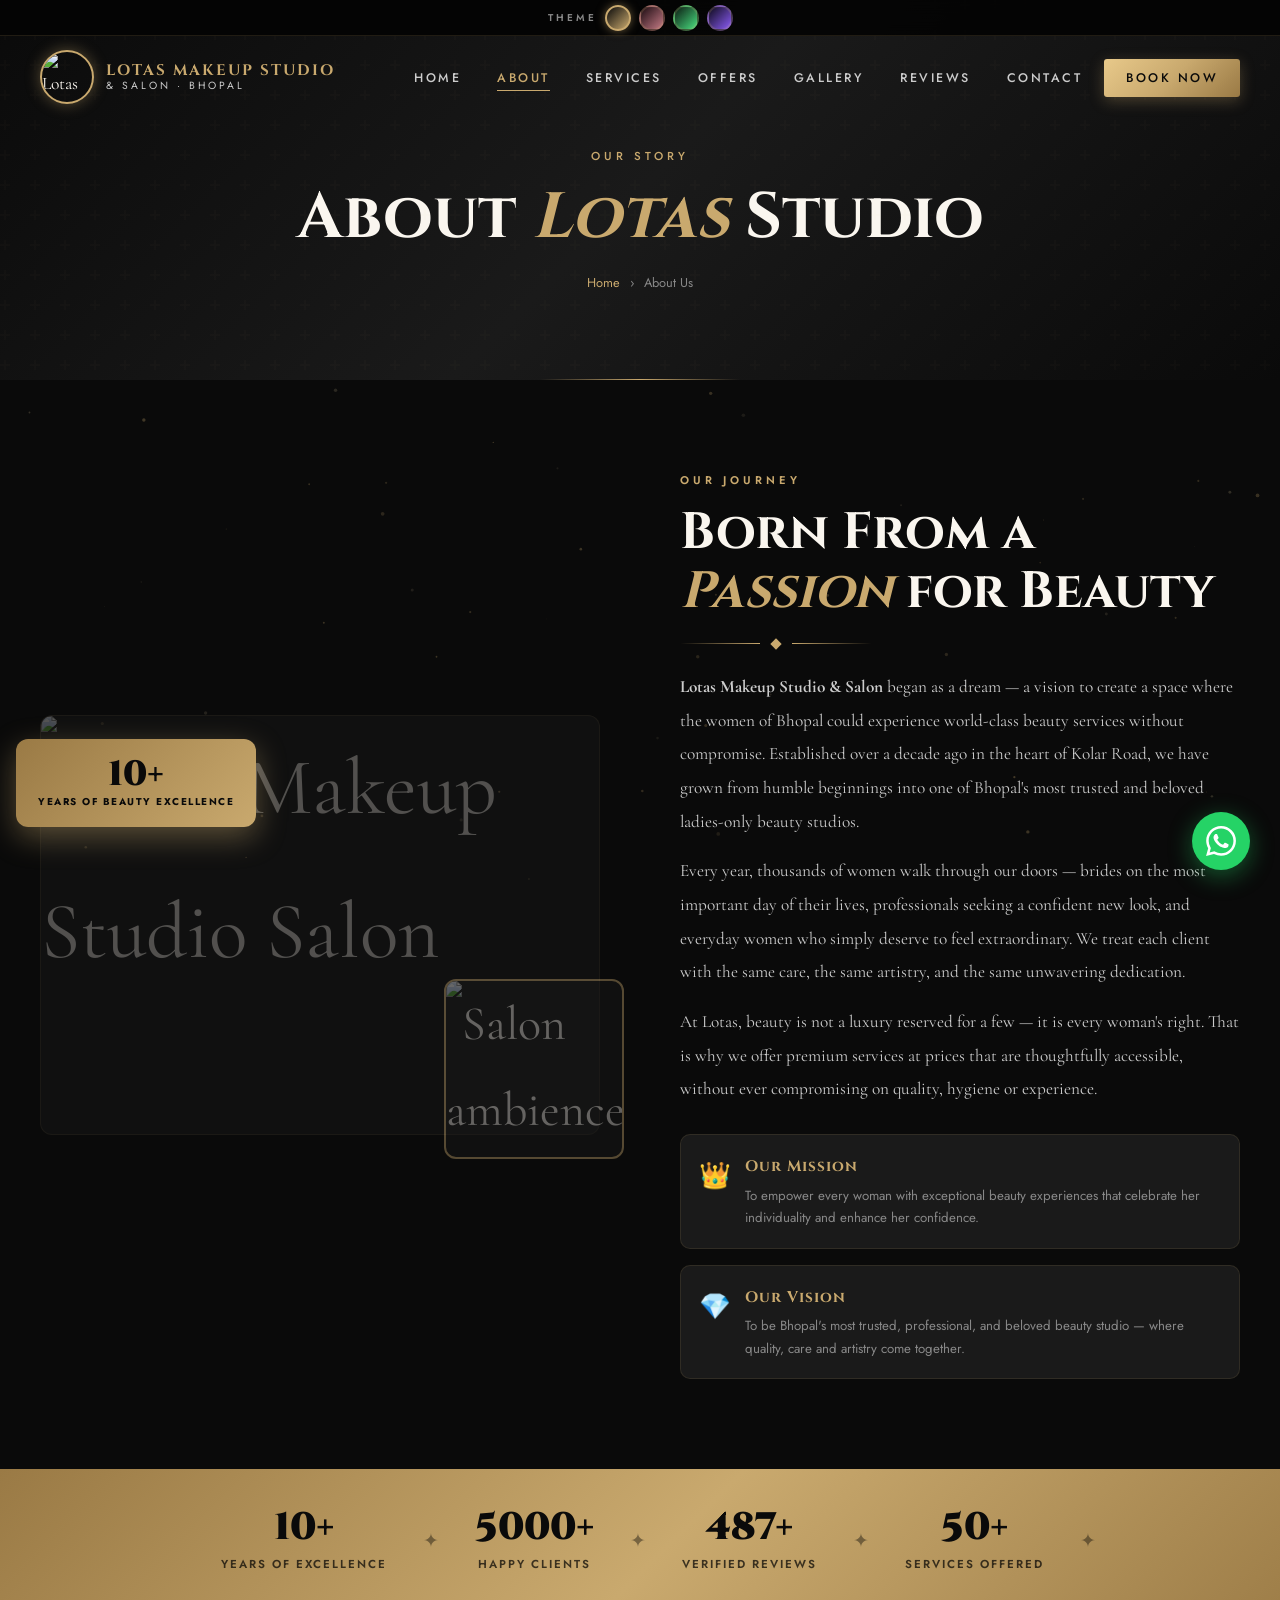
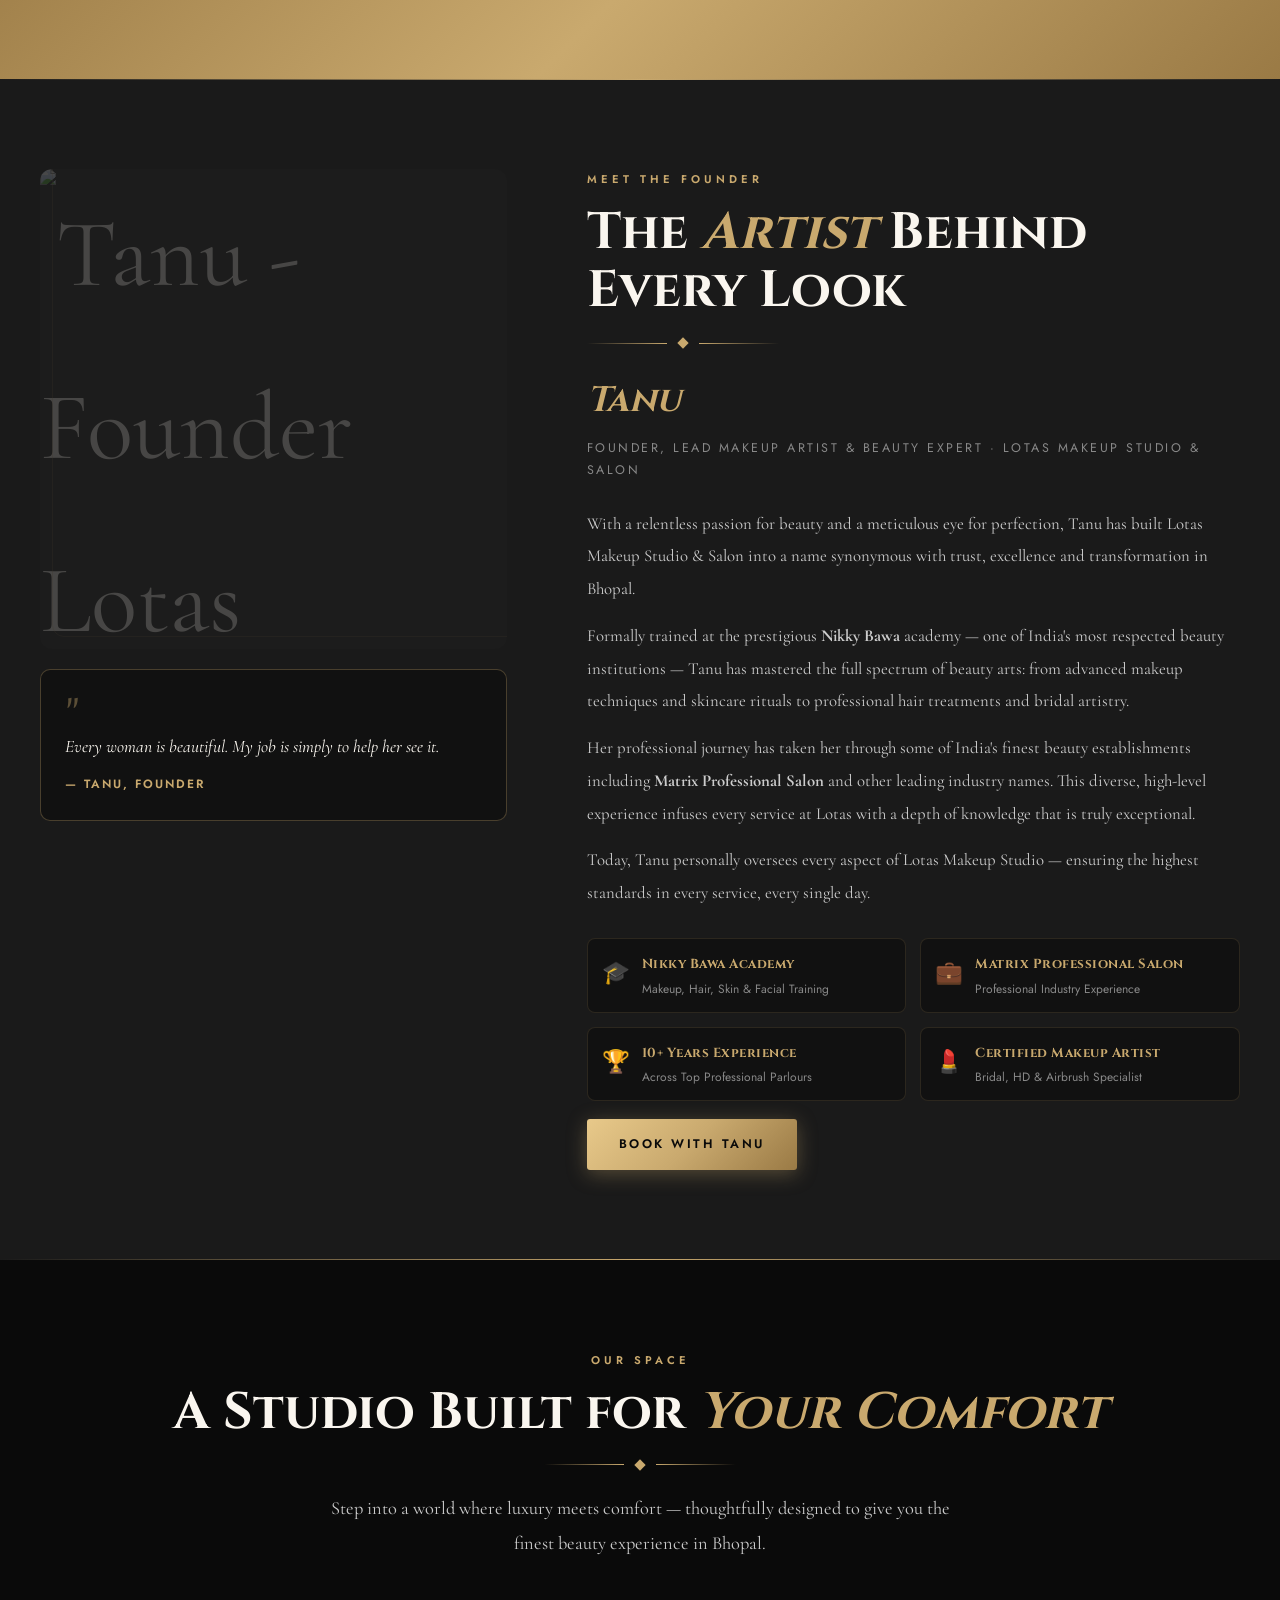
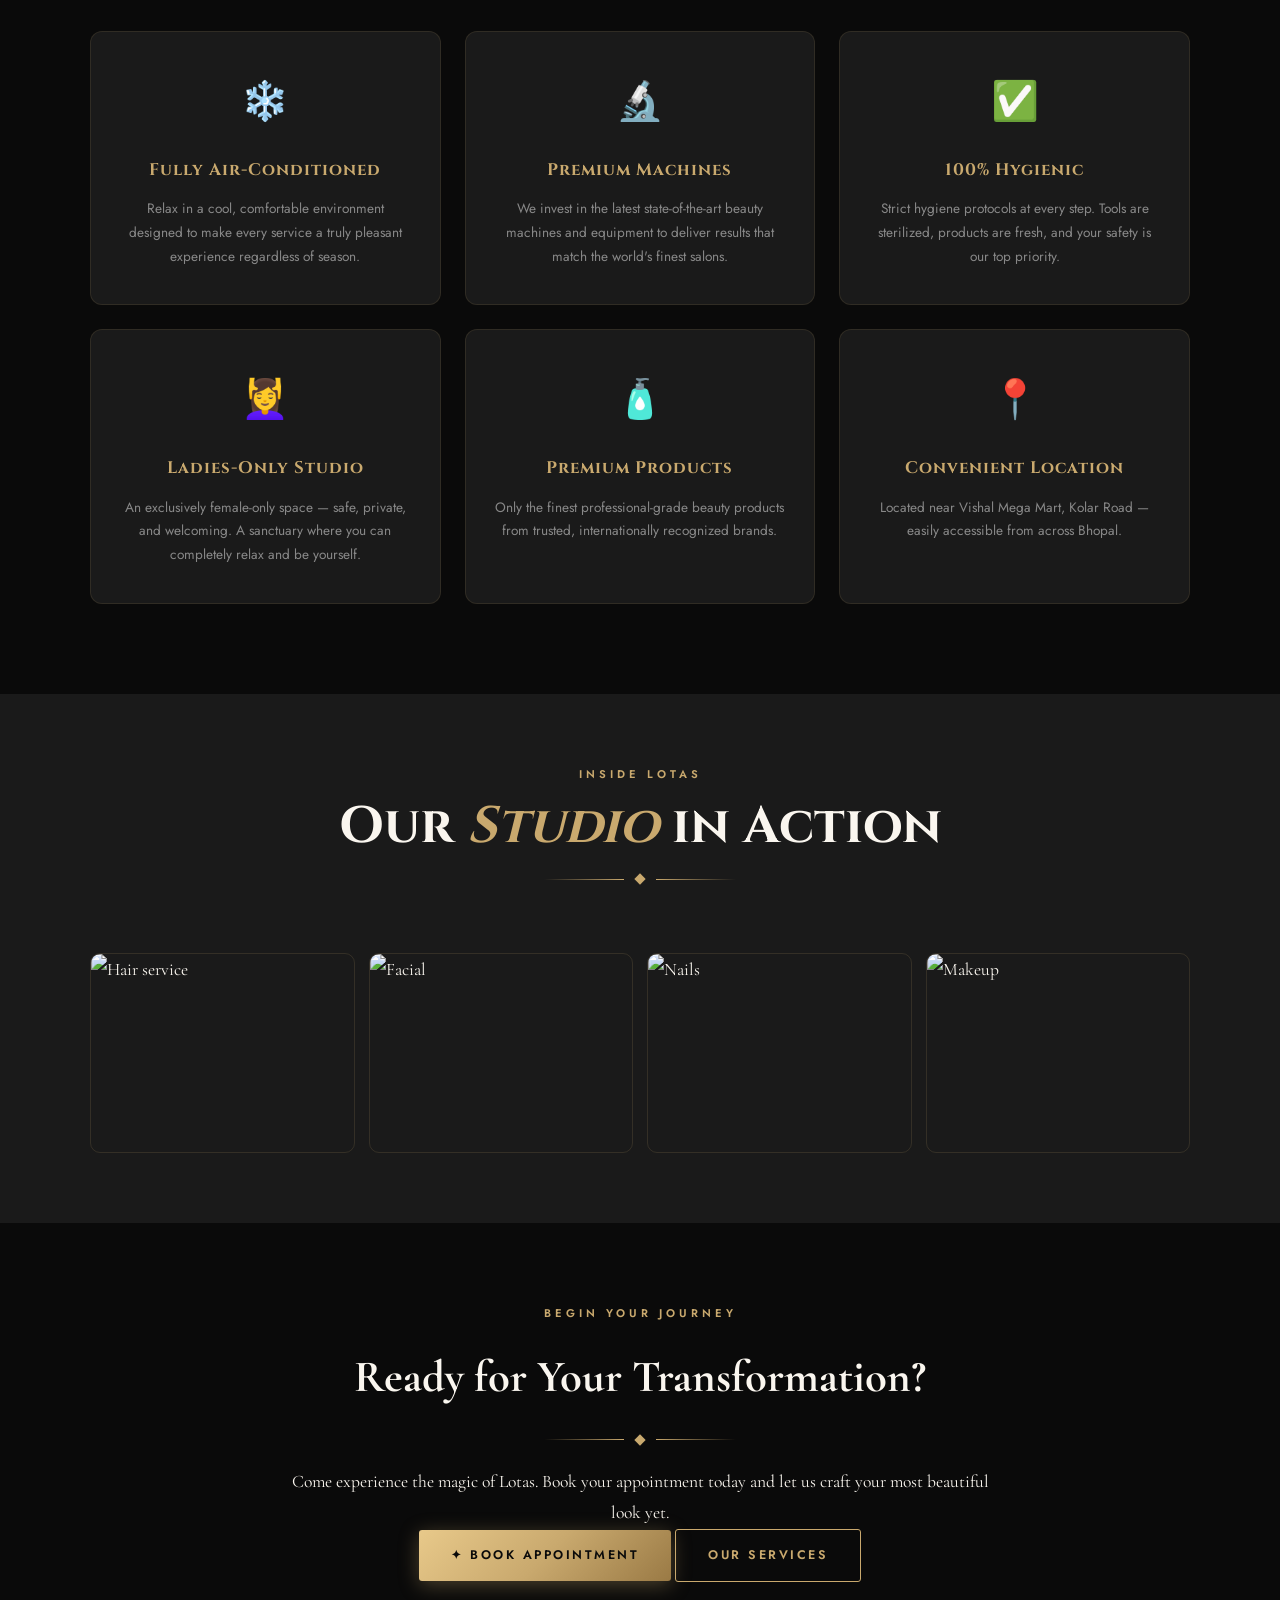
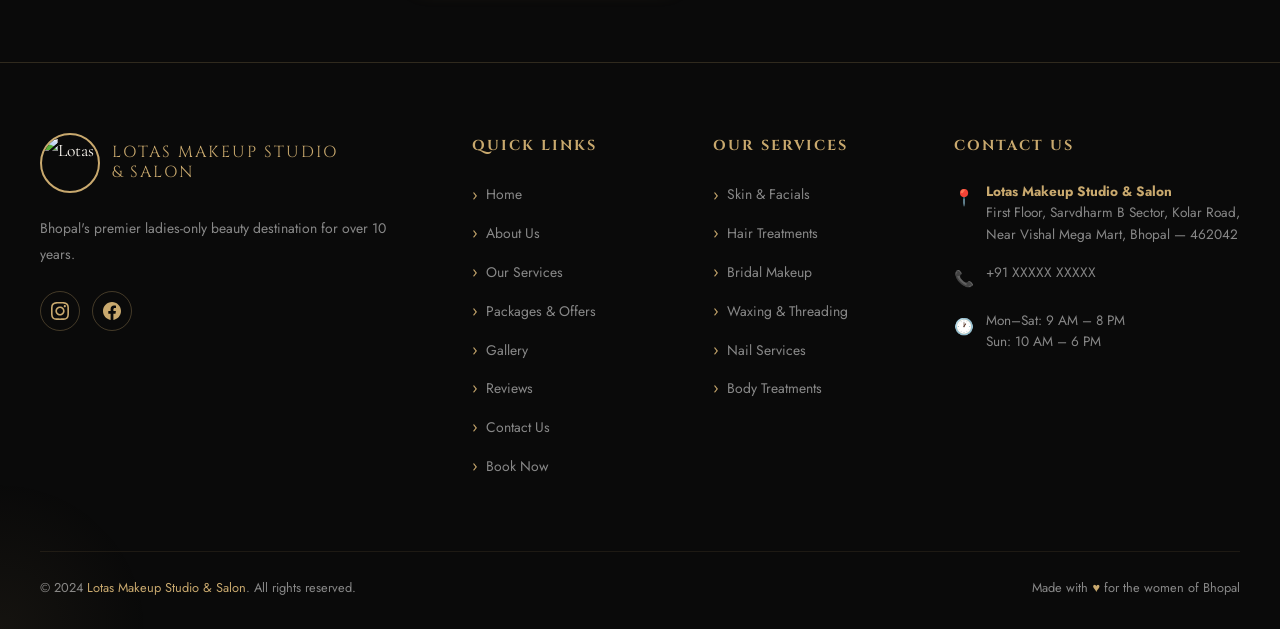
==== commit 1e64deda: "Update about.html" ====
--- a/pages/about.html
+++ b/pages/about.html
@@ -99,7 +99,7 @@
   <div class="owner-detail-inner">
     <div class="od-visual reveal-left">
       <div class="od-img-frame">
-        <img src="https://images.unsplash.com/photo-1595476108010-b4d1f102b1b1?w=500&q=80" alt="Tanu - Founder Lotas Makeup Studio" style="width:100%;height:100%;object-fit:cover;object-position:top;"/>
+        <img src="/images/logo.jpg" alt="Tanu - Founder Lotas Makeup Studio" style="width:100%;height:100%;object-fit:cover;object-position:top;"/>
         <div class="od-frame-deco"></div>
       </div>
       <div class="od-quote-card">
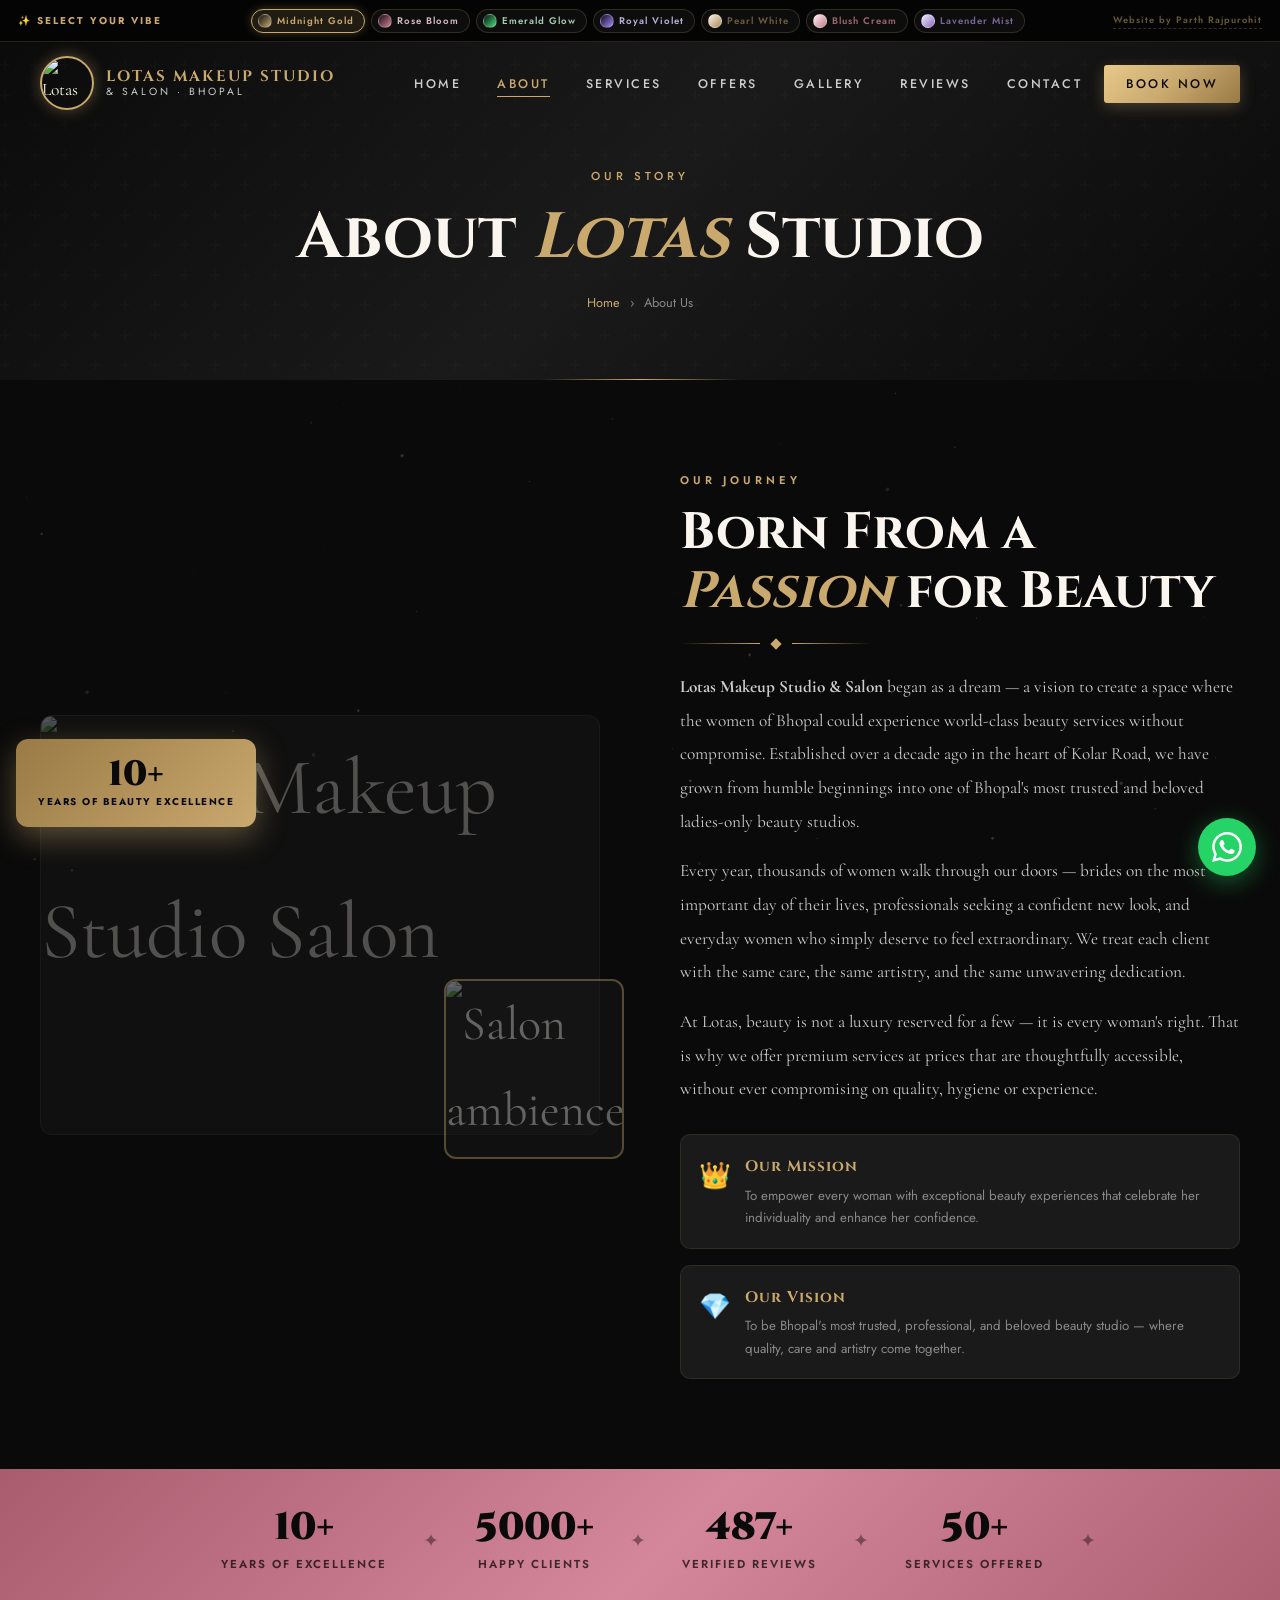
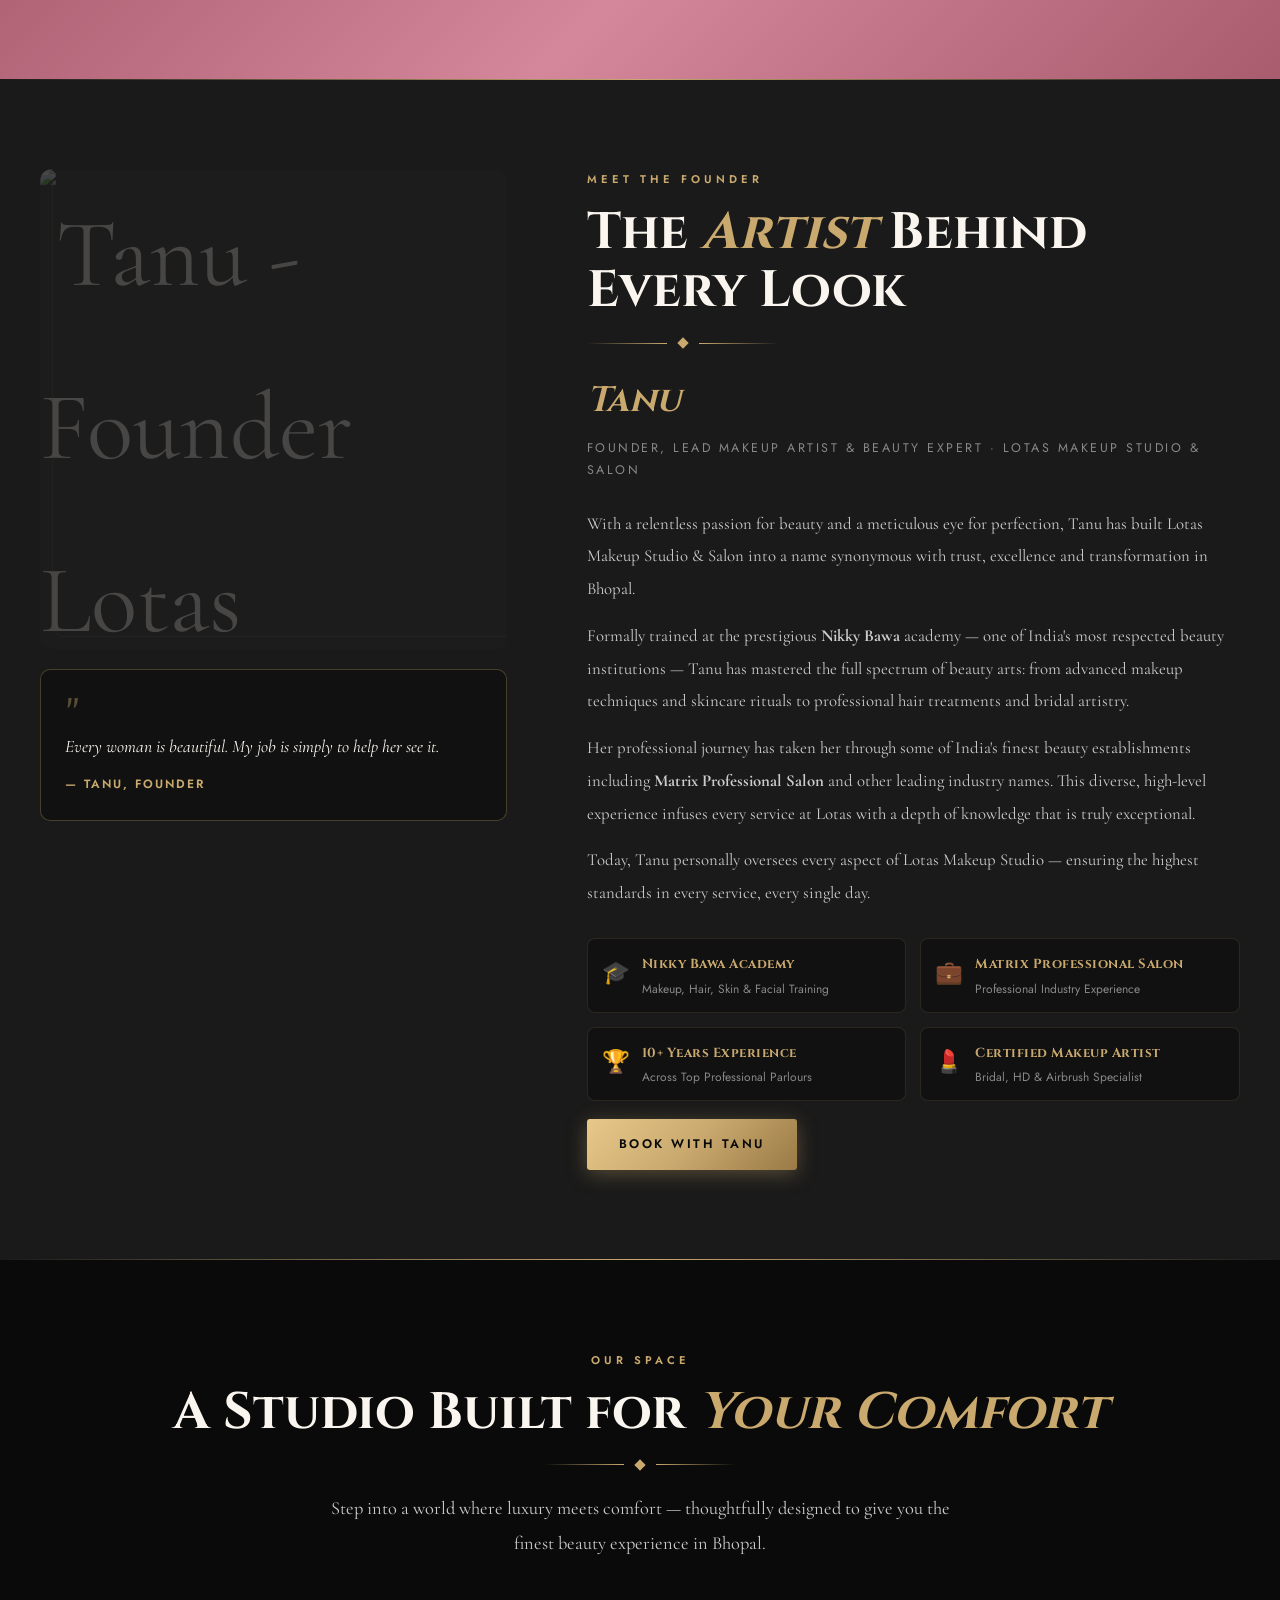
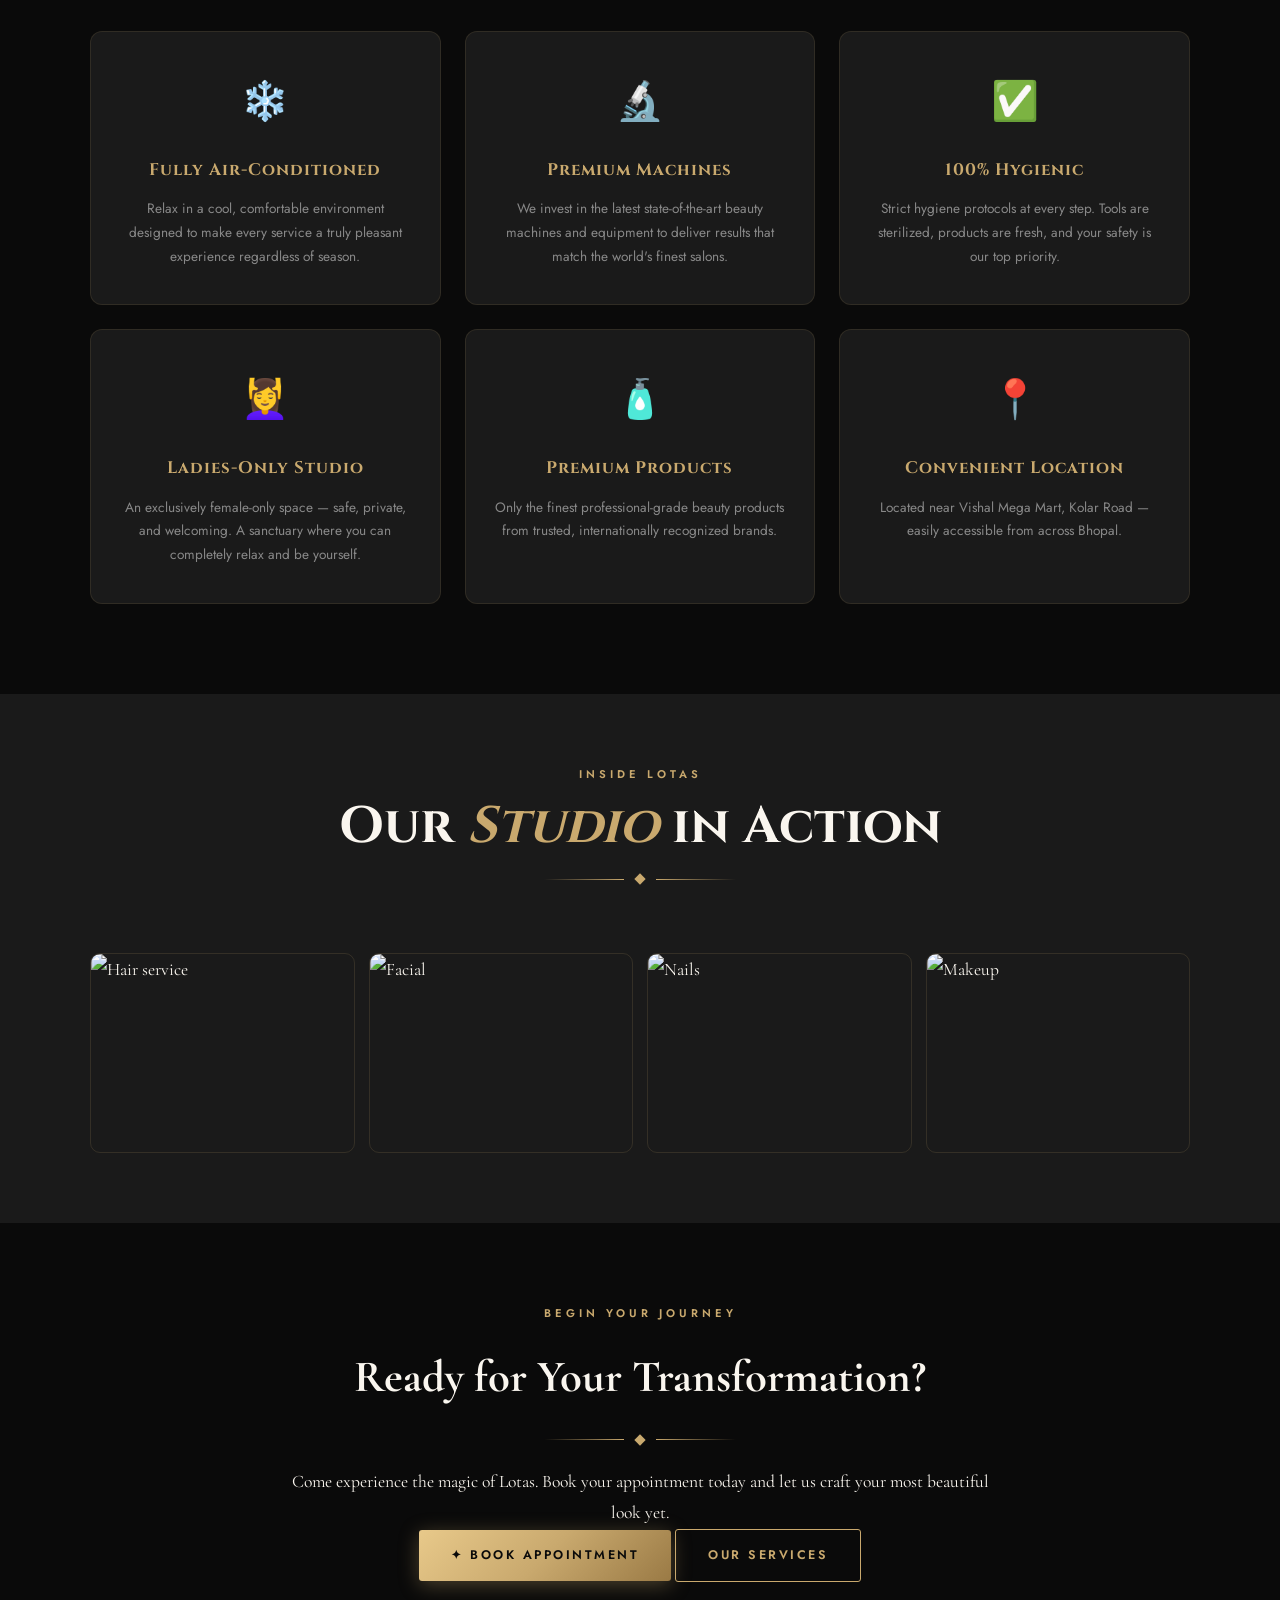
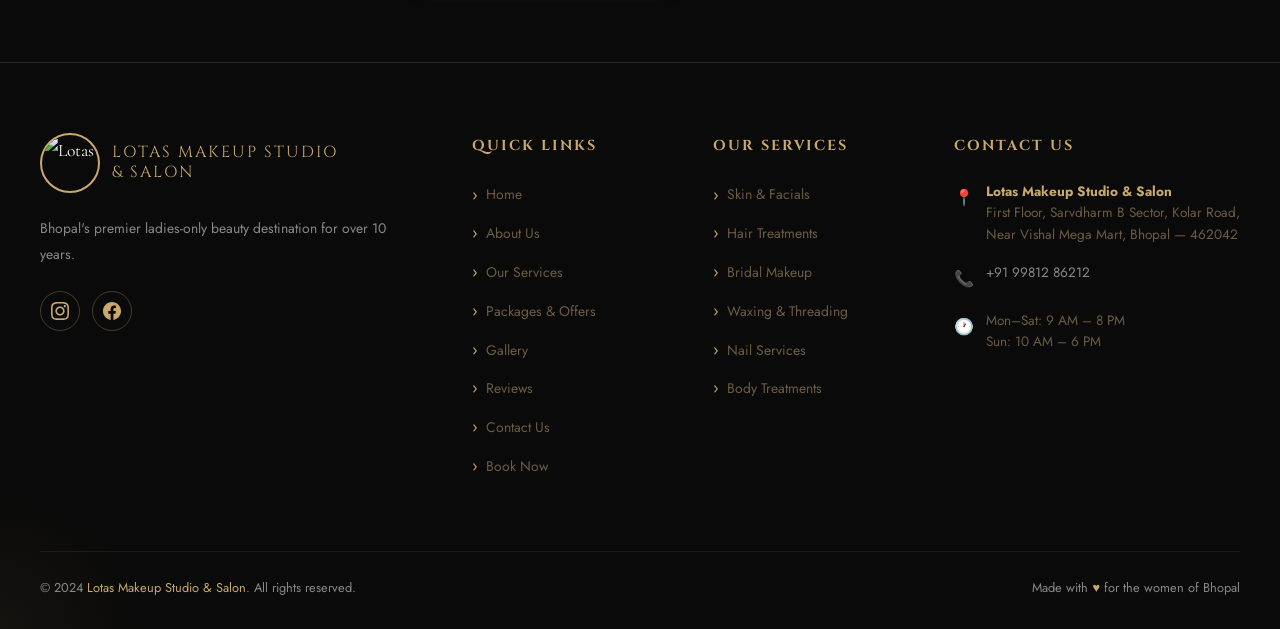
==== commit 41053626: "Add files via upload" ====
--- a/pages/about.html
+++ b/pages/about.html
@@ -99,7 +99,7 @@
   <div class="owner-detail-inner">
     <div class="od-visual reveal-left">
       <div class="od-img-frame">
-        <img src="/images/logo.jpg" alt="Tanu - Founder Lotas Makeup Studio" style="width:100%;height:100%;object-fit:cover;object-position:top;"/>
+        <img src="https://images.unsplash.com/photo-1595476108010-b4d1f102b1b1?w=500&q=80" alt="Tanu - Founder Lotas Makeup Studio" style="width:100%;height:100%;object-fit:cover;object-position:top;"/>
         <div class="od-frame-deco"></div>
       </div>
       <div class="od-quote-card">
@@ -198,14 +198,14 @@
     <div class="footer-col"><h4>Our Services</h4><ul><li><a href="services.html#skin">Skin &amp; Facials</a></li><li><a href="services.html#hair">Hair Treatments</a></li><li><a href="services.html#makeup">Bridal Makeup</a></li><li><a href="services.html#waxing">Waxing &amp; Threading</a></li><li><a href="services.html#nails">Nail Services</a></li><li><a href="services.html#body">Body Treatments</a></li></ul></div>
     <div class="footer-col"><h4>Contact Us</h4>
       <div class="footer-contact-item"><span class="icon">📍</span><p><strong style="color:var(--gold)">Lotas Makeup Studio &amp; Salon</strong><br/>First Floor, Sarvdharm B Sector, Kolar Road, Near Vishal Mega Mart, Bhopal — 462042</p></div>
-      <div class="footer-contact-item"><span class="icon">📞</span><p><a href="tel:+91XXXXXXXXXX" style="color:var(--grey)">+91 XXXXX XXXXX</a></p></div>
+      <div class="footer-contact-item"><span class="icon">📞</span><p><a href="tel:+919981286212" style="color:var(--grey)">+91 99812 86212</a></p></div>
       <div class="footer-contact-item"><span class="icon">🕐</span><p>Mon–Sat: 9 AM – 8 PM<br/>Sun: 10 AM – 6 PM</p></div>
     </div>
   </div>
   <div class="footer-bottom"><p>&copy; 2024 <span>Lotas Makeup Studio &amp; Salon</span>. All rights reserved.</p><p>Made with <span>♥</span> for the women of Bhopal</p></div>
 </footer>
 
-<a href="https://wa.me/91XXXXXXXXXX?text=Hi%20Lotas%20Makeup%20Studio!%20I%20would%20like%20to%20know%20more%20about%20your%20services%20and%20book%20an%20appointment." class="whatsapp-float" target="_blank" rel="noopener" aria-label="WhatsApp">
+<a href="https://wa.me/919981286212?text=Hi%20Lotas%20Makeup%20Studio!%20I%20would%20like%20to%20know%20more%20about%20your%20services%20and%20book%20an%20appointment." class="whatsapp-float" target="_blank" rel="noopener" aria-label="WhatsApp">
   <svg xmlns="http://www.w3.org/2000/svg" viewBox="0 0 24 24"><path d="M17.472 14.382c-.297-.149-1.758-.867-2.03-.967-.273-.099-.471-.148-.67.15-.197.297-.767.966-.94 1.164-.173.199-.347.223-.644.075-.297-.15-1.255-.463-2.39-1.475-.883-.788-1.48-1.761-1.653-2.059-.173-.297-.018-.458.13-.606.134-.133.298-.347.446-.52.149-.174.198-.298.298-.497.099-.198.05-.371-.025-.52-.075-.149-.669-1.612-.916-2.207-.242-.579-.487-.5-.669-.51-.173-.008-.371-.01-.57-.01-.198 0-.52.074-.792.372-.272.297-1.04 1.016-1.04 2.479 0 1.462 1.065 2.875 1.213 3.074.149.198 2.096 3.2 5.077 4.487.709.306 1.262.489 1.694.625.712.227 1.36.195 1.871.118.571-.085 1.758-.719 2.006-1.413.248-.694.248-1.289.173-1.413-.074-.124-.272-.198-.57-.347m-5.421 7.403h-.004a9.87 9.87 0 01-5.031-1.378l-.361-.214-3.741.982.998-3.648-.235-.374a9.86 9.86 0 01-1.51-5.26c.001-5.45 4.436-9.884 9.888-9.884 2.64 0 5.122 1.03 6.988 2.898a9.825 9.825 0 012.893 6.994c-.003 5.45-4.437 9.884-9.885 9.884m8.413-18.297A11.815 11.815 0 0012.05 0C5.495 0 .16 5.335.157 11.892c0 2.096.547 4.142 1.588 5.945L.057 24l6.305-1.654a11.882 11.882 0 005.683 1.448h.005c6.554 0 11.89-5.335 11.893-11.893a11.821 11.821 0 00-3.48-8.413z"/></svg>
 </a>
 
--- a/css/style.css
+++ b/css/style.css
@@ -711,3 +711,52 @@
   .nav-logo img { width: 44px; height: 44px; }
   .nav-logo-text .name { font-size: 0.8rem; }
 }
+
+/* ===== TOPBAR + NAVBAR OFFSET ===== */
+/* Topbar is 42px, navbar sits below it */
+/* Compensate page hero padding for topbar */
+.page-hero { padding-top: 160px !important; }
+.hero { padding-top: 160px; }
+
+/* Mobile nav covers full screen below topbar */
+.mobile-nav {
+  top: 0 !important;
+  padding-top: 80px;
+}
+
+/* ===== TOPBAR LIGHT THEME OVERRIDE ===== */
+[data-theme="pearl"] .theme-toggle-bar,
+[data-theme="blush"] .theme-toggle-bar,
+[data-theme="lavender"] .theme-toggle-bar {
+  border-bottom-color: rgba(0,0,0,0.1);
+}
+[data-theme="pearl"] .ttb-credit,
+[data-theme="blush"] .ttb-credit,
+[data-theme="lavender"] .ttb-credit {
+  color: rgba(0,0,0,0.4);
+  border-color: rgba(0,0,0,0.2);
+}
+[data-theme="pearl"] .ttb-credit:hover,
+[data-theme="blush"] .ttb-credit:hover,
+[data-theme="lavender"] .ttb-credit:hover { color: var(--gold); }
+
+/* ===== MOBILE NAV LIGHT THEME ===== */
+[data-theme="pearl"] .mobile-nav,
+[data-theme="blush"] .mobile-nav,
+[data-theme="lavender"] .mobile-nav {
+  background: rgba(248,245,240,0.99) !important;
+}
+[data-theme="pearl"] .mobile-nav a,
+[data-theme="blush"] .mobile-nav a,
+[data-theme="lavender"] .mobile-nav a { color: var(--cream); }
+[data-theme="pearl"] .mobile-nav a:hover,
+[data-theme="blush"] .mobile-nav a:hover,
+[data-theme="lavender"] .mobile-nav a:hover { color: var(--gold); }
+
+/* ===== HAMBURGER — visible on light themes ===== */
+[data-theme="pearl"] .hamburger span,
+[data-theme="blush"] .hamburger span,
+[data-theme="lavender"] .hamburger span { background: var(--cream); }
+
+/* ===== WHATSAPP FLOAT — always visible ===== */
+.whatsapp-float { bottom: 24px !important; right: 24px !important; z-index: 900; }
--- a/css/themes.css
+++ b/css/themes.css
@@ -1,227 +1,190 @@
-/* ===== THEME SYSTEM ===== */
+/* ===== THEME SYSTEM — 7 Themes ===== */
 
-/* ---- Theme Toggle Button ---- */
+/* ---- TOP BAR ---- */
 .theme-toggle-bar {
-  position: fixed;
-  top: 0; left: 0; right: 0;
-  z-index: 1100;
-  height: 36px;
-  background: rgba(5,5,5,0.96);
-  backdrop-filter: blur(12px);
-  border-bottom: 1px solid rgba(201,169,110,0.15);
-  display: flex;
-  align-items: center;
-  justify-content: center;
-  gap: 8px;
-  padding: 0 20px;
+  position: fixed; top:0; left:0; right:0; z-index:1100;
+  min-height:42px; background:rgba(5,5,5,0.97);
+  backdrop-filter:blur(16px); border-bottom:1px solid rgba(201,169,110,0.18);
+  display:flex; align-items:center; justify-content:space-between;
+  padding:0 18px; gap:12px; flex-wrap:nowrap;
 }
-.theme-toggle-bar .ttb-label {
-  font-family: var(--font-ui);
-  font-size: 0.62rem;
-  font-weight: 600;
-  letter-spacing: 3px;
-  text-transform: uppercase;
-  color: var(--grey);
+.ttb-label {
+  font-family:var(--font-ui); font-size:0.62rem; font-weight:700;
+  letter-spacing:2px; text-transform:uppercase; color:var(--gold);
+  white-space:nowrap; flex-shrink:0;
 }
+.theme-btns-wrap { display:flex; align-items:center; gap:6px; flex:1; justify-content:center; flex-wrap:wrap; }
+
 .theme-btn {
-  width: 26px; height: 26px;
-  border-radius: 50%;
-  border: 2px solid rgba(201,169,110,0.2);
-  cursor: pointer;
-  transition: all 0.3s ease;
-  position: relative;
-  overflow: hidden;
+  display:flex; align-items:center; gap:5px;
+  padding:4px 10px 4px 6px; border-radius:20px;
+  border:1px solid rgba(201,169,110,0.2);
+  background:rgba(255,255,255,0.04); cursor:pointer;
+  transition:all 0.25s ease; white-space:nowrap;
 }
-.theme-btn:hover { transform: scale(1.2); border-color: rgba(201,169,110,0.6); }
-.theme-btn.active { border-color: var(--gold); box-shadow: 0 0 10px rgba(201,169,110,0.5); }
-.theme-btn[data-theme="dark"]    { background: linear-gradient(135deg, #0a0a0a, #c9a96e); }
-.theme-btn[data-theme="rose"]    { background: linear-gradient(135deg, #1a0a10, #c47a85); }
-.theme-btn[data-theme="emerald"] { background: linear-gradient(135deg, #0a1a12, #4ade80); }
-.theme-btn[data-theme="royal"]   { background: linear-gradient(135deg, #0d0a1a, #8b5cf6); }
+.theme-btn:hover { border-color:rgba(201,169,110,0.5); background:rgba(201,169,110,0.08); transform:scale(1.05); }
+.theme-btn.active { border-color:var(--gold); background:rgba(201,169,110,0.15); box-shadow:0 0 10px rgba(201,169,110,0.3); }
+.tb-dot {
+  width:14px; height:14px; border-radius:50%; flex-shrink:0;
+  border:1px solid rgba(255,255,255,0.2); display:block;
+}
+.tb-name { font-family:var(--font-ui); font-size:0.6rem; font-weight:600; letter-spacing:1px; color:var(--grey-light); }
+.theme-btn.active .tb-name { color:var(--gold); }
 
-/* Push navbar down when topbar present */
-.navbar { top: 36px; }
+/* Dot colors per theme */
+.theme-btn[data-theme="dark"]     .tb-dot { background:linear-gradient(135deg,#111,#c9a96e); }
+.theme-btn[data-theme="rose"]     .tb-dot { background:linear-gradient(135deg,#1a0a10,#d4869a); }
+.theme-btn[data-theme="emerald"]  .tb-dot { background:linear-gradient(135deg,#051209,#4ade80); }
+.theme-btn[data-theme="royal"]    .tb-dot { background:linear-gradient(135deg,#0d0a1a,#a78bfa); }
+.theme-btn[data-theme="pearl"]    .tb-dot { background:linear-gradient(135deg,#f5f0e8,#b48c5a); }
+.theme-btn[data-theme="blush"]    .tb-dot { background:linear-gradient(135deg,#fff0f3,#c47a85); }
+.theme-btn[data-theme="lavender"] .tb-dot { background:linear-gradient(135deg,#f0eeff,#8b6abf); }
 
-/* ===== THEME: DARK GOLD (default) ===== */
+/* Credit link */
+.ttb-credit {
+  font-family:var(--font-ui); font-size:0.58rem; font-weight:600;
+  letter-spacing:1px; color:rgba(201,169,110,0.5); text-decoration:none;
+  white-space:nowrap; flex-shrink:0; transition:color 0.2s ease;
+  border-bottom:1px dashed rgba(201,169,110,0.25);
+}
+.ttb-credit:hover { color:var(--gold); border-color:var(--gold); }
+
+/* Push navbar below topbar */
+.navbar { top:42px; }
+
+/* ===== DARK GOLD (default) ===== */
 [data-theme="dark"] {
-  --gold: #c9a96e;
-  --gold-light: #e8c98a;
-  --gold-dark: #9a7a45;
-  --gold-shimmer: #f5e0b0;
-  --black: #0a0a0a;
-  --dark: #111111;
-  --dark2: #1a1a1a;
-  --dark3: #242424;
-  --cream: #faf6ef;
-  --cream-dark: #f0e9db;
-  --white: #ffffff;
-  --grey: #888888;
-  --grey-light: #cccccc;
-  --rose: #c47a85;
-  --accent: #c9a96e;
-  --hero-grad: radial-gradient(ellipse 70% 60% at 80% 40%, rgba(201,169,110,0.07) 0%, transparent 70%);
-  --card-bg: #1a1a1a;
-  --section-alt: #111111;
+  --gold:#c9a96e; --gold-light:#e8c98a; --gold-dark:#9a7a45;
+  --gold-shimmer:#f5e0b0; --black:#0a0a0a; --dark:#111111;
+  --dark2:#1a1a1a; --dark3:#242424; --cream:#faf6ef;
+  --cream-dark:#f0e9db; --white:#ffffff; --grey:#888888;
+  --grey-light:#cccccc; --accent:#c9a96e;
+}
+[data-theme="dark"] .theme-toggle-bar { background:rgba(5,5,5,0.97); }
+
+/* ===== ROSE BLOOM ===== */
+[data-theme="rose"] {
+  --gold:#d4869a; --gold-light:#ebb0be; --gold-dark:#a85c6e;
+  --gold-shimmer:#f5c8d4; --black:#0d0508; --dark:#130a0e;
+  --dark2:#1c0f14; --dark3:#261419; --cream:#fdf0f3;
+  --cream-dark:#f0d8de; --white:#ffffff; --grey:#9a7a82;
+  --grey-light:#d4b8bf; --accent:#d4869a;
+}
+[data-theme="rose"] .marquee-section,.stats-band { background:linear-gradient(135deg,#a85c6e,#d4869a,#a85c6e) !important; }
+[data-theme="rose"] .btn-gold { background:linear-gradient(135deg,#ebb0be,#d4869a,#a85c6e); }
+[data-theme="rose"] .nav-cta { background:linear-gradient(135deg,#ebb0be,#d4869a,#a85c6e) !important; color:#0d0508 !important; }
+[data-theme="rose"] .section-title span,[data-theme="rose"] .page-hero-title span { color:#d4869a; }
+
+/* ===== EMERALD GLOW ===== */
+[data-theme="emerald"] {
+  --gold:#4ade80; --gold-light:#86efac; --gold-dark:#22c55e;
+  --gold-shimmer:#bbf7d0; --black:#020d06; --dark:#051209;
+  --dark2:#0a1e10; --dark3:#0f2916; --cream:#f0fdf4;
+  --cream-dark:#dcfce7; --white:#ffffff; --grey:#6b8f73;
+  --grey-light:#a7c9b0; --accent:#4ade80;
+}
+[data-theme="emerald"] .btn-gold { background:linear-gradient(135deg,#86efac,#4ade80,#22c55e); color:#020d06; }
+[data-theme="emerald"] .nav-cta { background:linear-gradient(135deg,#86efac,#4ade80,#22c55e) !important; color:#020d06 !important; }
+[data-theme="emerald"] .section-title span,[data-theme="emerald"] .page-hero-title span { color:#4ade80; }
+
+/* ===== ROYAL VIOLET ===== */
+[data-theme="royal"] {
+  --gold:#a78bfa; --gold-light:#c4b5fd; --gold-dark:#7c3aed;
+  --gold-shimmer:#ede9fe; --black:#080612; --dark:#0d0b1e;
+  --dark2:#14112a; --dark3:#1c1836; --cream:#f5f3ff;
+  --cream-dark:#ede9fe; --white:#ffffff; --grey:#7b7499;
+  --grey-light:#b8b0d4; --accent:#a78bfa;
+}
+[data-theme="royal"] .btn-gold { background:linear-gradient(135deg,#c4b5fd,#a78bfa,#7c3aed); color:#080612; }
+[data-theme="royal"] .nav-cta { background:linear-gradient(135deg,#c4b5fd,#a78bfa,#7c3aed) !important; color:#080612 !important; }
+[data-theme="royal"] .section-title span,[data-theme="royal"] .page-hero-title span { color:#a78bfa; }
+
+/* ===== PEARL WHITE (light) ===== */
+[data-theme="pearl"] {
+  --gold:#b48c5a; --gold-light:#d4a96a; --gold-dark:#8a6835;
+  --gold-shimmer:#e8d5b0; --black:#f5f0e8; --dark:#ece5d8;
+  --dark2:#e0d8c8; --dark3:#d4cbb8; --cream:#3d2e1a;
+  --cream-dark:#2a1f10; --white:#1a1206; --grey:#6b5c42;
+  --grey-light:#4a3a25; --accent:#b48c5a;
+}
+[data-theme="pearl"] body { background:var(--black); color:var(--cream); }
+[data-theme="pearl"] .navbar { background:rgba(245,240,232,0.96) !important; border-bottom:1px solid rgba(180,140,90,0.3); }
+[data-theme="pearl"] .navbar.scrolled { background:rgba(236,229,216,0.98) !important; }
+[data-theme="pearl"] .nav-links a { color:#4a3a25 !important; }
+[data-theme="pearl"] .nav-links a:hover,[data-theme="pearl"] .nav-links a.active { color:#b48c5a !important; }
+[data-theme="pearl"] .nav-cta { background:linear-gradient(135deg,#d4a96a,#b48c5a,#8a6835) !important; color:#fff !important; }
+[data-theme="pearl"] .footer { background:var(--dark3); border-color:rgba(180,140,90,0.2); }
+[data-theme="pearl"] .footer-brand p,.footer-col ul li a,.footer-contact-item p { color:#6b5c42; }
+[data-theme="pearl"] .btn-gold { background:linear-gradient(135deg,#d4a96a,#b48c5a,#8a6835); color:#fff; }
+[data-theme="pearl"] .btn-outline { border-color:#b48c5a; color:#b48c5a; }
+[data-theme="pearl"] .btn-outline:hover { background:#b48c5a; color:#fff; }
+[data-theme="pearl"] .section-title span,[data-theme="pearl"] .page-hero-title span { color:#b48c5a; }
+[data-theme="pearl"] .card,.offer-card,.service-card,.why-card { background:var(--dark2); border-color:rgba(180,140,90,0.2); }
+[data-theme="pearl"] .theme-toggle-bar { background:rgba(245,240,232,0.97); border-color:rgba(180,140,90,0.2); }
+[data-theme="pearl"] .ttb-label { color:#b48c5a; }
+[data-theme="pearl"] .tb-name { color:#6b5c42; }
+[data-theme="pearl"] .hero-bg { background:radial-gradient(ellipse 70% 60% at 80% 40%,rgba(180,140,90,0.08) 0%,transparent 70%); }
+
+/* ===== BLUSH CREAM (light) ===== */
+[data-theme="blush"] {
+  --gold:#c47a85; --gold-light:#e0a0aa; --gold-dark:#a05060;
+  --gold-shimmer:#f5d0d8; --black:#fff8f9; --dark:#f5ecee;
+  --dark2:#ecdde0; --dark3:#e0cdd0; --cream:#3d1520;
+  --cream-dark:#2a0d14; --white:#1a0508; --grey:#9a6570;
+  --grey-light:#5a2a35; --accent:#c47a85;
+}
+[data-theme="blush"] body { background:var(--black); color:var(--cream); }
+[data-theme="blush"] .navbar { background:rgba(255,248,249,0.96) !important; border-bottom:1px solid rgba(196,122,133,0.25); }
+[data-theme="blush"] .navbar.scrolled { background:rgba(245,236,238,0.98) !important; }
+[data-theme="blush"] .nav-links a { color:#5a2a35 !important; }
+[data-theme="blush"] .nav-links a:hover,[data-theme="blush"] .nav-links a.active { color:#c47a85 !important; }
+[data-theme="blush"] .nav-cta { background:linear-gradient(135deg,#e0a0aa,#c47a85,#a05060) !important; color:#fff !important; }
+[data-theme="blush"] .btn-gold { background:linear-gradient(135deg,#e0a0aa,#c47a85,#a05060); color:#fff; }
+[data-theme="blush"] .btn-outline { border-color:#c47a85; color:#c47a85; }
+[data-theme="blush"] .section-title span,[data-theme="blush"] .page-hero-title span { color:#c47a85; }
+[data-theme="blush"] .theme-toggle-bar { background:rgba(255,248,249,0.97); border-color:rgba(196,122,133,0.2); }
+[data-theme="blush"] .ttb-label { color:#c47a85; }
+[data-theme="blush"] .tb-name { color:#9a6570; }
+[data-theme="blush"] .hero-bg { background:radial-gradient(ellipse 70% 60% at 80% 40%,rgba(196,122,133,0.08) 0%,transparent 70%); }
+
+/* ===== LAVENDER MIST (light) ===== */
+[data-theme="lavender"] {
+  --gold:#8b6abf; --gold-light:#b090e0; --gold-dark:#6845a0;
+  --gold-shimmer:#e8e0f8; --black:#f8f5ff; --dark:#ede8f8;
+  --dark2:#e2daee; --dark3:#d5cce4; --cream:#2d1a50;
+  --cream-dark:#1e1035; --white:#12082a; --grey:#7a6598;
+  --grey-light:#4a3570; --accent:#8b6abf;
+}
+[data-theme="lavender"] body { background:var(--black); color:var(--cream); }
+[data-theme="lavender"] .navbar { background:rgba(248,245,255,0.96) !important; border-bottom:1px solid rgba(139,106,191,0.25); }
+[data-theme="lavender"] .navbar.scrolled { background:rgba(237,232,248,0.98) !important; }
+[data-theme="lavender"] .nav-links a { color:#4a3570 !important; }
+[data-theme="lavender"] .nav-links a:hover,[data-theme="lavender"] .nav-links a.active { color:#8b6abf !important; }
+[data-theme="lavender"] .nav-cta { background:linear-gradient(135deg,#b090e0,#8b6abf,#6845a0) !important; color:#fff !important; }
+[data-theme="lavender"] .btn-gold { background:linear-gradient(135deg,#b090e0,#8b6abf,#6845a0); color:#fff; }
+[data-theme="lavender"] .btn-outline { border-color:#8b6abf; color:#8b6abf; }
+[data-theme="lavender"] .section-title span,[data-theme="lavender"] .page-hero-title span { color:#8b6abf; }
+[data-theme="lavender"] .theme-toggle-bar { background:rgba(248,245,255,0.97); border-color:rgba(139,106,191,0.2); }
+[data-theme="lavender"] .ttb-label { color:#8b6abf; }
+[data-theme="lavender"] .tb-name { color:#7a6598; }
+[data-theme="lavender"] .hero-bg { background:radial-gradient(ellipse 70% 60% at 80% 40%,rgba(139,106,191,0.07) 0%,transparent 70%); }
+
+/* ---- Universal transition on theme switch ---- */
+body,body *:not(canvas):not(.particle-canvas) {
+  transition: background-color 0.35s ease, border-color 0.35s ease, color 0.3s ease, box-shadow 0.3s ease;
+}
+/* Restore transform transitions */
+.btn,.service-card,.offer-card,.why-card,.facility-card,.contact-card,.review-card,.review-card-full,.gp-item,.faq-item,.booking-banner,.tl-content,.svc-item,.od-cred,.value-item,.footer-social a,.cc-socials a,.cat-tab,.gal-filter,.theme-btn {
+  transition: background-color 0.35s ease, border-color 0.35s ease, color 0.3s ease, box-shadow 0.3s ease, transform 0.3s cubic-bezier(.25,.46,.45,.94), opacity 0.3s ease !important;
 }
 
-/* ===== THEME: ROSE BLOOM ===== */
-[data-theme="rose"] {
-  --gold: #d4869a;
-  --gold-light: #ebb0be;
-  --gold-dark: #a85c6e;
-  --gold-shimmer: #f5c8d4;
-  --black: #0d0508;
-  --dark: #130a0e;
-  --dark2: #1c0f14;
-  --dark3: #261419;
-  --cream: #fdf0f3;
-  --cream-dark: #f0d8de;
-  --white: #ffffff;
-  --grey: #9a7a82;
-  --grey-light: #d4b8bf;
-  --accent: #d4869a;
-  --hero-grad: radial-gradient(ellipse 70% 60% at 80% 40%, rgba(212,134,154,0.08) 0%, transparent 70%);
-  --card-bg: #1c0f14;
-  --section-alt: #130a0e;
+/* ---- Mobile topbar ---- */
+@media (max-width:768px) {
+  .theme-toggle-bar { padding:0 10px; gap:6px; min-height:38px; }
+  .ttb-label { display:none; }
+  .ttb-credit { font-size:0.52rem; }
+  .theme-btn { padding:3px 7px 3px 4px; }
+  .tb-name { display:none; }
+  .tb-dot { width:18px; height:18px; }
+  .navbar { top:38px; }
 }
-[data-theme="rose"] .shimmer-text {
-  background: linear-gradient(90deg, #a85c6e, #f5c8d4, #d4869a, #a85c6e);
-  background-size: 400px 100%;
-  -webkit-background-clip: text; background-clip: text;
-  -webkit-text-fill-color: transparent;
-  animation: shimmerMove 3s linear infinite;
-}
-[data-theme="rose"] .hero-bg {
-  background: radial-gradient(ellipse 70% 60% at 80% 40%, rgba(212,134,154,0.08) 0%, transparent 70%),
-              radial-gradient(ellipse 50% 50% at 20% 70%, rgba(168,92,110,0.06) 0%, transparent 70%);
-}
-[data-theme="rose"] .marquee-section {
-  background: linear-gradient(135deg, #a85c6e, #d4869a, #a85c6e);
-}
-[data-theme="rose"] .stats-band {
-  background: linear-gradient(135deg, #a85c6e, #d4869a, #a85c6e);
-}
-[data-theme="rose"] .nav-cta {
-  background: linear-gradient(135deg, #ebb0be, #d4869a, #a85c6e) !important;
-}
-[data-theme="rose"] .btn-gold {
-  background: linear-gradient(135deg, #ebb0be, #d4869a, #a85c6e);
-}
-[data-theme="rose"] .section-title span { color: #d4869a; }
-[data-theme="rose"] .page-hero-title span { color: #d4869a; }
-
-/* ===== THEME: EMERALD GLOW ===== */
-[data-theme="emerald"] {
-  --gold: #4ade80;
-  --gold-light: #86efac;
-  --gold-dark: #22c55e;
-  --gold-shimmer: #bbf7d0;
-  --black: #020d06;
-  --dark: #051209;
-  --dark2: #0a1e10;
-  --dark3: #0f2916;
-  --cream: #f0fdf4;
-  --cream-dark: #dcfce7;
-  --white: #ffffff;
-  --grey: #6b8f73;
-  --grey-light: #a7c9b0;
-  --accent: #4ade80;
-  --hero-grad: radial-gradient(ellipse 70% 60% at 80% 40%, rgba(74,222,128,0.08) 0%, transparent 70%);
-  --card-bg: #0a1e10;
-  --section-alt: #051209;
-}
-[data-theme="emerald"] .shimmer-text {
-  background: linear-gradient(90deg, #22c55e, #bbf7d0, #4ade80, #22c55e);
-  background-size: 400px 100%;
-  -webkit-background-clip: text; background-clip: text;
-  -webkit-text-fill-color: transparent;
-  animation: shimmerMove 3s linear infinite;
-}
-[data-theme="emerald"] .hero-bg {
-  background: radial-gradient(ellipse 70% 60% at 80% 40%, rgba(74,222,128,0.07) 0%, transparent 70%);
-}
-[data-theme="emerald"] .marquee-section {
-  background: linear-gradient(135deg, #22c55e, #4ade80, #22c55e);
-}
-[data-theme="emerald"] .stats-band {
-  background: linear-gradient(135deg, #22c55e, #4ade80, #22c55e);
-}
-[data-theme="emerald"] .nav-cta {
-  background: linear-gradient(135deg, #86efac, #4ade80, #22c55e) !important;
-  color: #020d06 !important;
-}
-[data-theme="emerald"] .btn-gold {
-  background: linear-gradient(135deg, #86efac, #4ade80, #22c55e);
-  color: #020d06;
-}
-[data-theme="emerald"] .section-title span { color: #4ade80; }
-[data-theme="emerald"] .page-hero-title span { color: #4ade80; }
-[data-theme="emerald"] .particle-canvas { opacity: 0.5; filter: hue-rotate(100deg); }
-
-/* ===== THEME: ROYAL PURPLE ===== */
-[data-theme="royal"] {
-  --gold: #a78bfa;
-  --gold-light: #c4b5fd;
-  --gold-dark: #7c3aed;
-  --gold-shimmer: #ede9fe;
-  --black: #080612;
-  --dark: #0d0b1e;
-  --dark2: #14112a;
-  --dark3: #1c1836;
-  --cream: #f5f3ff;
-  --cream-dark: #ede9fe;
-  --white: #ffffff;
-  --grey: #7b7499;
-  --grey-light: #b8b0d4;
-  --accent: #a78bfa;
-  --hero-grad: radial-gradient(ellipse 70% 60% at 80% 40%, rgba(167,139,250,0.09) 0%, transparent 70%);
-  --card-bg: #14112a;
-  --section-alt: #0d0b1e;
-}
-[data-theme="royal"] .shimmer-text {
-  background: linear-gradient(90deg, #7c3aed, #ede9fe, #a78bfa, #7c3aed);
-  background-size: 400px 100%;
-  -webkit-background-clip: text; background-clip: text;
-  -webkit-text-fill-color: transparent;
-  animation: shimmerMove 3s linear infinite;
-}
-[data-theme="royal"] .hero-bg {
-  background: radial-gradient(ellipse 70% 60% at 80% 40%, rgba(167,139,250,0.08) 0%, transparent 70%);
-}
-[data-theme="royal"] .marquee-section {
-  background: linear-gradient(135deg, #7c3aed, #a78bfa, #7c3aed);
-}
-[data-theme="royal"] .stats-band {
-  background: linear-gradient(135deg, #7c3aed, #a78bfa, #7c3aed);
-}
-[data-theme="royal"] .nav-cta {
-  background: linear-gradient(135deg, #c4b5fd, #a78bfa, #7c3aed) !important;
-  color: #080612 !important;
-}
-[data-theme="royal"] .btn-gold {
-  background: linear-gradient(135deg, #c4b5fd, #a78bfa, #7c3aed);
-  color: #080612;
-}
-[data-theme="royal"] .section-title span { color: #a78bfa; }
-[data-theme="royal"] .page-hero-title span { color: #a78bfa; }
-
-/* ---- Theme Transition ---- */
-*, *::before, *::after { transition: background-color 0.4s ease, border-color 0.4s ease, color 0.35s ease, box-shadow 0.35s ease; }
-/* Override for transform transitions to not interfere */
-.btn, .card, .service-card, .offer-card, .why-card, .facility-card, .contact-card, .booking-banner, .review-card, .review-card-full, .svc-item, .gp-item, .faq-item, .faq-q, .faq-a, .tl-content, .od-cred, .value-item, .about-feature, .footer-social a, .nav-links a, .cc-link, .cc-socials a {
-  transition: background-color 0.4s ease, border-color 0.4s ease, color 0.35s ease, box-shadow 0.35s ease, transform 0.35s cubic-bezier(.25,.46,.45,.94), opacity 0.35s ease;
-}
-
-/* ---- Theme name tooltip ---- */
-.theme-btn::before {
-  content: attr(data-label);
-  position: absolute;
-  bottom: -26px; left: 50%;
-  transform: translateX(-50%);
-  font-family: var(--font-ui); font-size: 0.55rem; font-weight: 700;
-  letter-spacing: 1.5px; text-transform: uppercase;
-  color: var(--gold); white-space: nowrap;
-  opacity: 0; transition: opacity 0.2s ease;
-  pointer-events: none;
-}
-.theme-btn:hover::before { opacity: 1; }
